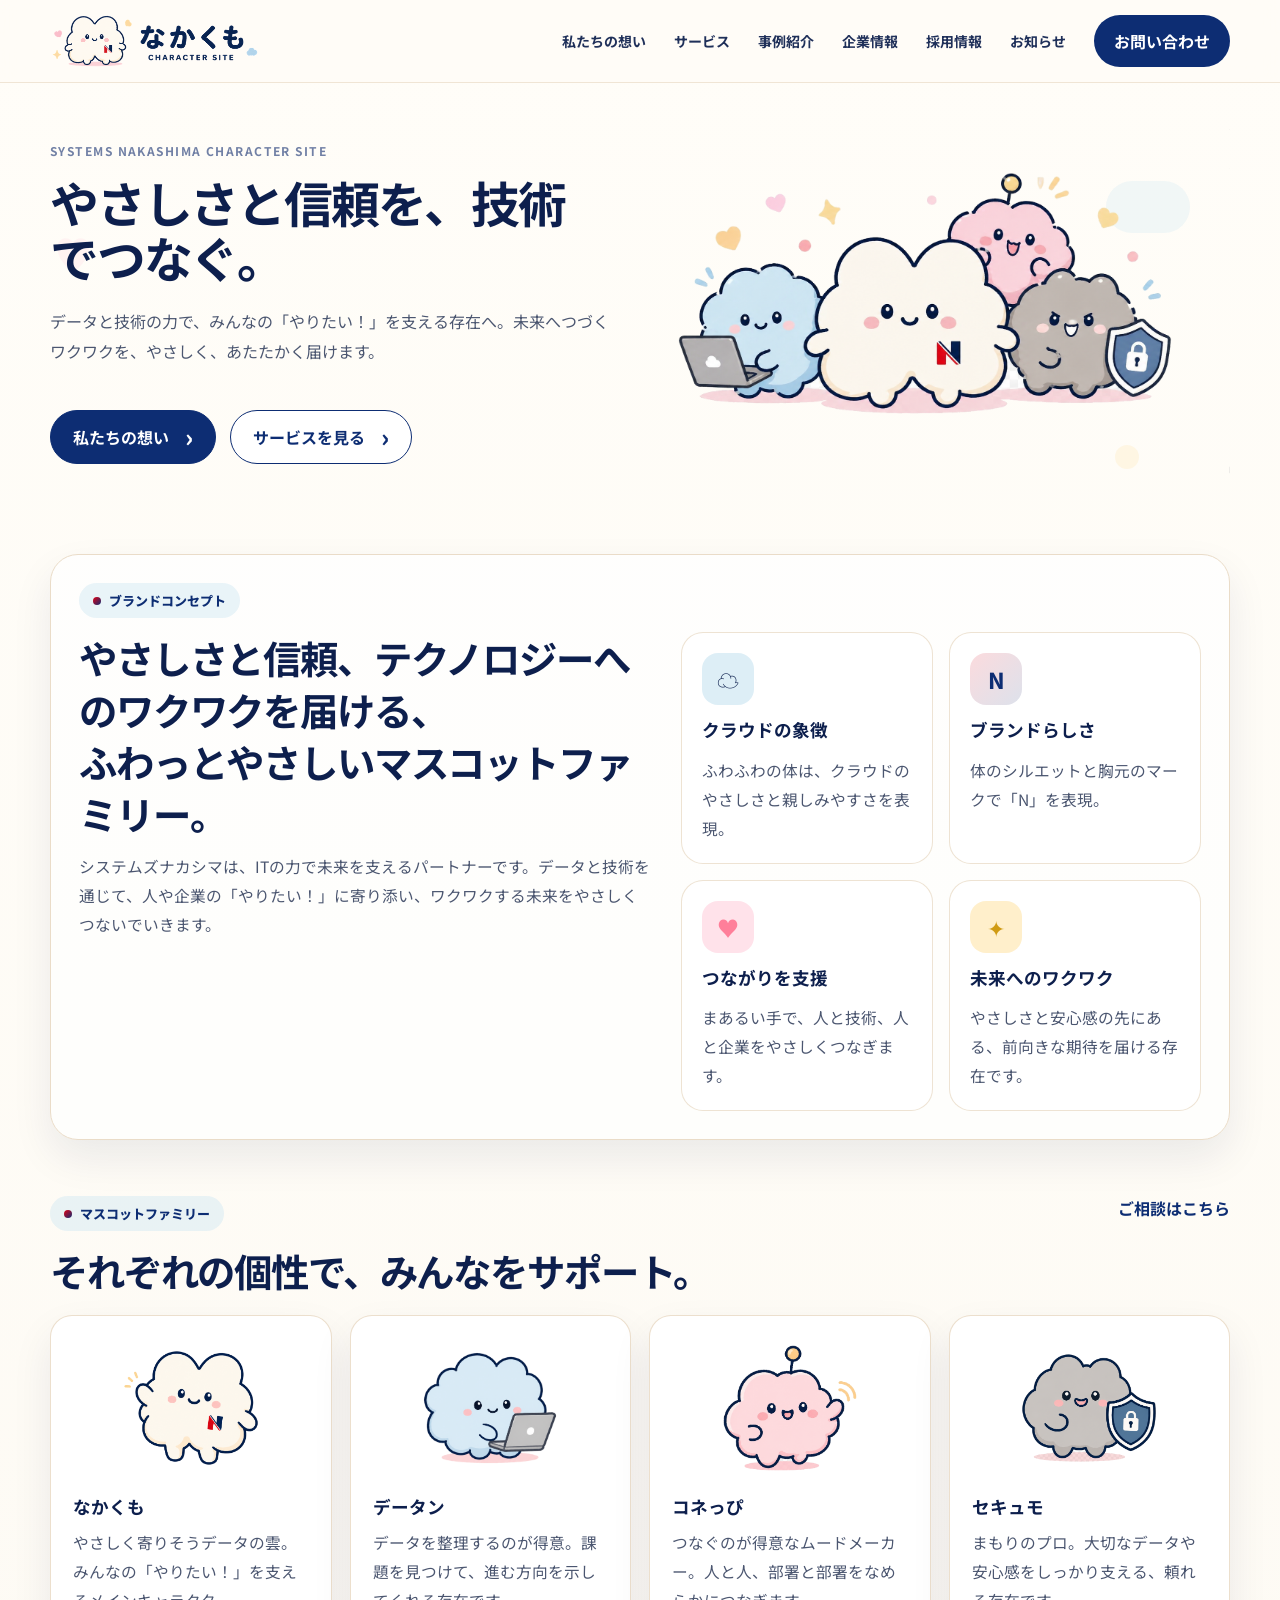
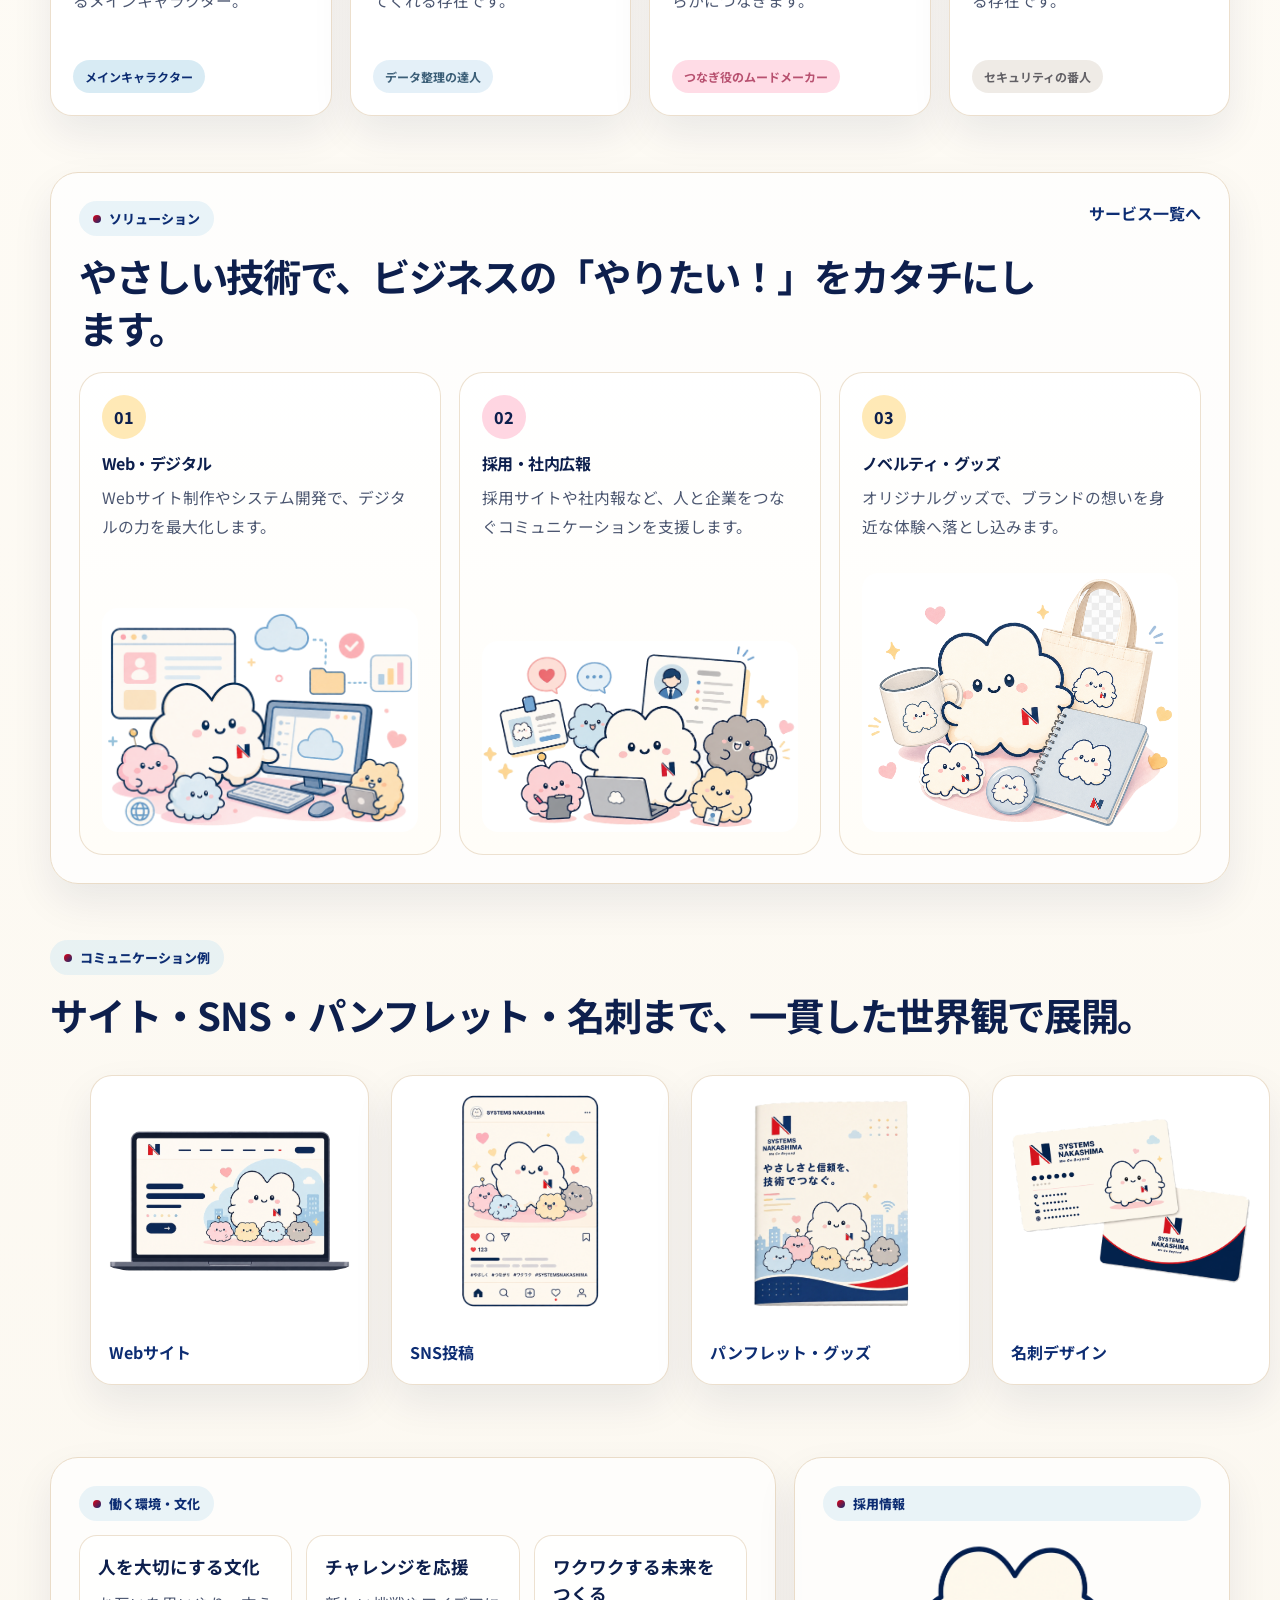
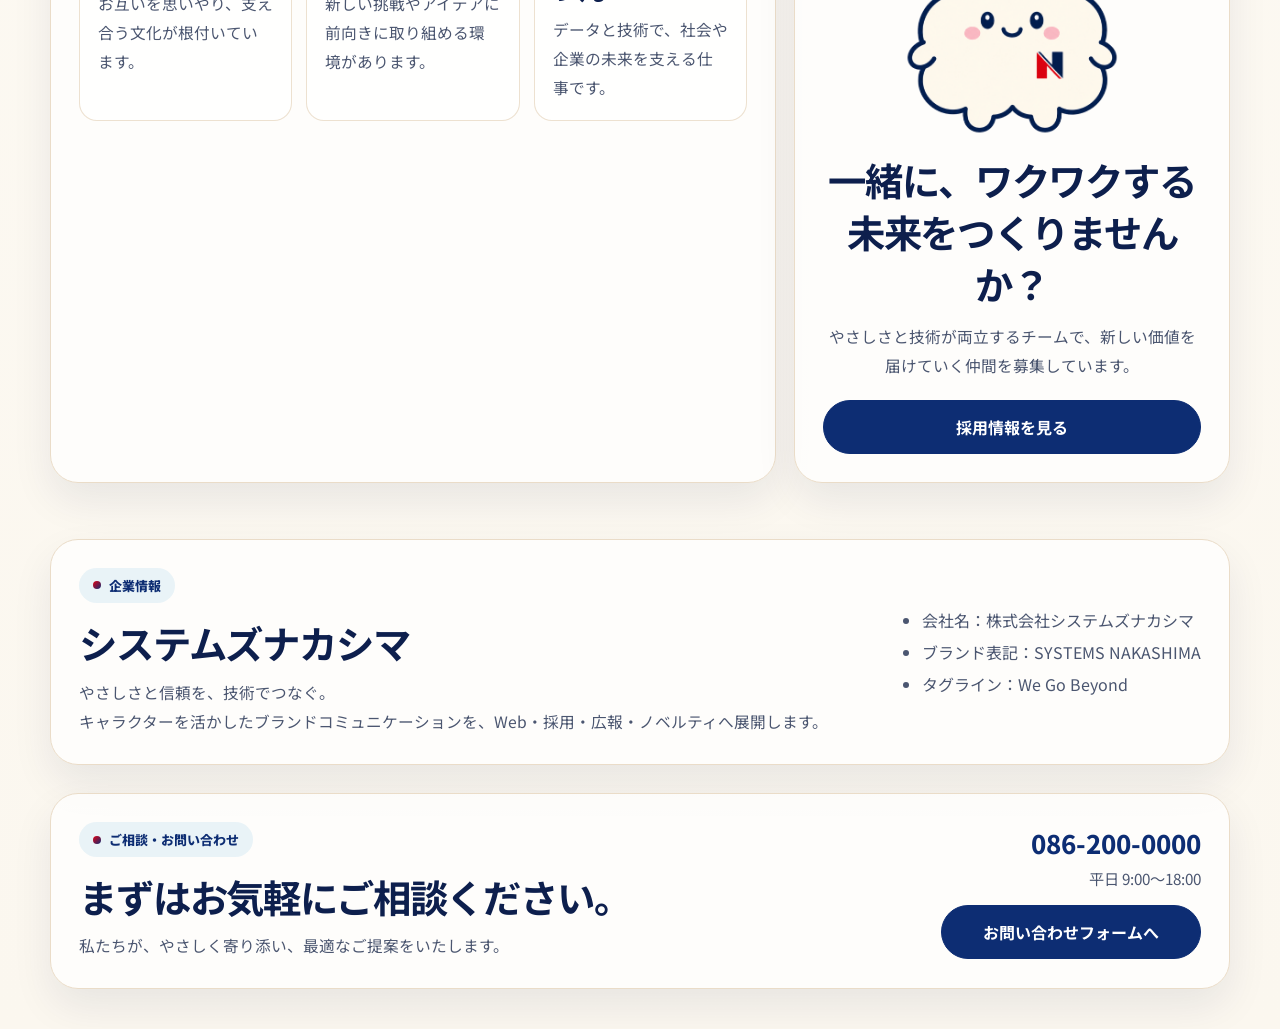
==== index.html @ a993709d "Add files via upload" ====
<!DOCTYPE html>
<html lang="ja">
<head>
  <meta charset="UTF-8" />
  <meta name="viewport" content="width=device-width, initial-scale=1.0" />
  <title>なかくも｜システムズナカシマ キャラクターサイト</title>
  <meta name="description" content="システムズナカシマのキャラクターサイト。やさしさと信頼を、技術でつなぐマスコットファミリー「なかくも」たちの世界観を紹介します。">
  <link rel="canonical" href="https://nakakumo.vercel.app/">

  <meta property="og:type" content="website">
  <meta property="og:site_name" content="なかくも CHARACTER SITE">
  <meta property="og:title" content="なかくも｜システムズナカシマ キャラクターサイト">
  <meta property="og:description" content="やさしさと信頼を、技術でつなぐ。システムズナカシマのマスコットファミリー「なかくも」たちのキャラクターサイト。">
  <meta property="og:url" content="https://nakakumo.vercel.app/">
  <meta property="og:image" content="https://nakakumo.vercel.app/ogp.png">
  <meta property="og:image:secure_url" content="https://nakakumo.vercel.app/ogp.png">
  <meta property="og:image:width" content="1200">
  <meta property="og:image:height" content="630">
  <meta property="og:image:type" content="image/png">

  <meta name="twitter:card" content="summary_large_image">
  <meta name="twitter:title" content="なかくも｜システムズナカシマ キャラクターサイト">
  <meta name="twitter:description" content="やさしさと信頼を、技術でつなぐ。システムズナカシマのマスコットファミリー「なかくも」たちのキャラクターサイト。">
  <meta name="twitter:image" content="https://nakakumo.vercel.app/ogp.png">
  <link rel="preconnect" href="https://fonts.googleapis.com">
  <link rel="preconnect" href="https://fonts.gstatic.com" crossorigin>
  <link href="https://fonts.googleapis.com/css2?family=Noto+Sans+JP:wght@400;500;700;800&display=swap" rel="stylesheet">
  <link rel="stylesheet" href="styles.css" />
</head>
<body>
  <div class="site-bg"></div>
  <header class="site-header">
    <div class="container header-inner">
      <a href="#top" class="brand brand-mascot">
        <img src="logo.png" alt="なかくも CHARACTER SITE" />
      </a>

      <button class="menu-toggle" id="menuToggle" aria-label="メニューを開く" aria-expanded="false">☰</button>

      <nav class="global-nav" id="globalNav">
        <a href="#about">私たちの想い</a>
        <a href="#services">サービス</a>
        <a href="#examples">事例紹介</a>
        <a href="#company">企業情報</a>
        <a href="#recruit">採用情報</a>
        <a href="#news">お知らせ</a>
      </nav>

      <a class="header-cta" href="#contact">お問い合わせ</a>
    </div>
  </header>

  <main id="top">
    <section class="hero section hero-integrated">
      <div class="container hero-grid">
        <div class="hero-copy">
          <p class="eyebrow">SYSTEMS NAKASHIMA CHARACTER SITE</p>
          <h1>やさしさと信頼を、技術でつなぐ。</h1>
          <p class="lead">データと技術の力で、みんなの「やりたい！」を支える存在へ。未来へつづくワクワクを、やさしく、あたたかく届けます。</p>
        </div>

        <div class="hero-visual">
          <img src="hero_family.png" alt="システムズナカシマのマスコットファミリー" />
        </div>

        <div class="hero-actions">
          <a class="btn btn-primary" href="#about">私たちの想い</a>
          <a class="btn btn-secondary" href="#services">サービスを見る</a>
        </div>
      </div>
      <div class="hero-deco deco-heart"></div>
      <div class="hero-deco deco-cloud"></div>
      <div class="hero-deco deco-dot"></div>
    </section>

    <section class="section" id="about">
      <div class="container card concept-card">
        <div class="section-label">ブランドコンセプト</div>
        <div class="concept-grid">
          <div>
            <h2>やさしさと信頼、テクノロジーへのワクワクを届ける、<br>ふわっとやさしいマスコットファミリー。</h2>
            <p>システムズナカシマは、ITの力で未来を支えるパートナーです。データと技術を通じて、人や企業の「やりたい！」に寄り添い、ワクワクする未来をやさしくつないでいきます。</p>
          </div>
          <div class="concept-points">
            <article>
              <span class="icon icon-cloud">☁</span>
              <h3>クラウドの象徴</h3>
              <p>ふわふわの体は、クラウドのやさしさと親しみやすさを表現。</p>
            </article>
            <article>
              <span class="icon icon-n">N</span>
              <h3>ブランドらしさ</h3>
              <p>体のシルエットと胸元のマークで「N」を表現。</p>
            </article>
            <article>
              <span class="icon icon-heart">♥</span>
              <h3>つながりを支援</h3>
              <p>まあるい手で、人と技術、人と企業をやさしくつなぎます。</p>
            </article>
            <article>
              <span class="icon icon-star">✦</span>
              <h3>未来へのワクワク</h3>
              <p>やさしさと安心感の先にある、前向きな期待を届ける存在です。</p>
            </article>
          </div>
        </div>
      </div>
    </section>

    <section class="section" id="examples">
      <div class="container">
        <div class="section-head">
          <div>
            <div class="section-label">マスコットファミリー</div>
            <h2>それぞれの個性で、みんなをサポート。</h2>
          </div>
          <a href="#contact" class="text-link">ご相談はこちら</a>
        </div>

        <div class="family-grid">
          <article class="family-card">
            <img src="mascot_nakakumo.png" alt="なかくも" />
            <h3>なかくも</h3>
            <p>やさしく寄りそうデータの雲。みんなの「やりたい！」を支えるメインキャラクター。</p>
            <span class="pill pill-blue">メインキャラクター</span>
          </article>
          <article class="family-card">
            <img src="mascot_datan.png" alt="データン" />
            <h3>データン</h3>
            <p>データを整理するのが得意。課題を見つけて、進む方向を示してくれる存在です。</p>
            <span class="pill pill-light">データ整理の達人</span>
          </article>
          <article class="family-card">
            <img src="mascot_conepy.png" alt="コネっぴ" />
            <h3>コネっぴ</h3>
            <p>つなぐのが得意なムードメーカー。人と人、部署と部署をなめらかにつなぎます。</p>
            <span class="pill pill-pink">つなぎ役のムードメーカー</span>
          </article>
          <article class="family-card">
            <img src="mascot_sekumo.png" alt="セキュモ" />
            <h3>セキュモ</h3>
            <p>まもりのプロ。大切なデータや安心感をしっかり支える、頼れる存在です。</p>
            <span class="pill pill-gray">セキュリティの番人</span>
          </article>
        </div>
      </div>
    </section>

    <section class="section" id="services">
      <div class="container services-wrap card">
        <div class="section-head services-head">
          <div>
            <div class="section-label">ソリューション</div>
            <h2>やさしい技術で、ビジネスの「やりたい！」をカタチにします。</h2>
          </div>
          <a href="#contact" class="text-link">サービス一覧へ</a>
        </div>

        <div class="services-grid">
          <article class="service-card">
            <div class="service-no">01</div>
            <div class="service-copy">
              <h3>Web・デジタル</h3>
              <p>Webサイト制作やシステム開発で、デジタルの力を最大化します。</p>
            </div>
            <img src="solution_web.png" alt="Web・デジタルのイメージ" />
          </article>

          <article class="service-card">
            <div class="service-no service-no-pink">02</div>
            <div class="service-copy">
              <h3>採用・社内広報</h3>
              <p>採用サイトや社内報など、人と企業をつなぐコミュニケーションを支援します。</p>
            </div>
            <img src="solution_recruit.png" alt="採用・社内広報のイメージ" />
          </article>

          <article class="service-card">
            <div class="service-no service-no-yellow">03</div>
            <div class="service-copy">
              <h3>ノベルティ・グッズ</h3>
              <p>オリジナルグッズで、ブランドの想いを身近な体験へ落とし込みます。</p>
            </div>
            <img src="solution_goods.png" alt="ノベルティ・グッズのイメージ" />
          </article>
        </div>
      </div>
    </section>

    <section class="section showcase-section">
      <div class="container">
        <div class="section-head">
          <div>
            <div class="section-label">コミュニケーション例</div>
            <h2>サイト・SNS・パンフレット・名刺まで、一貫した世界観で展開。</h2>
          </div>
        </div>
        <div class="showcase-grid">
          <figure class="showcase-card">
            <img src="usage_web.png" alt="Webサイトの活用例" />
            <figcaption>Webサイト</figcaption>
          </figure>
          <figure class="showcase-card">
            <img src="usage_sns.png" alt="SNS投稿の活用例" />
            <figcaption>SNS投稿</figcaption>
          </figure>
          <figure class="showcase-card">
            <img src="usage_goods.png" alt="パンフレットやグッズの活用例" />
            <figcaption>パンフレット・グッズ</figcaption>
          </figure>
          <figure class="showcase-card">
            <img src="usage_card.png" alt="名刺デザインの活用例" />
            <figcaption>名刺デザイン</figcaption>
          </figure>
        </div>
      </div>
    </section>

    <section class="section culture-section" id="recruit">
      <div class="container culture-grid">
        <div class="culture-main card">
          <div class="section-label">働く環境・文化</div>
          <div class="culture-points">
            <article>
              <h3>人を大切にする文化</h3>
              <p>お互いを思いやり、支え合う文化が根付いています。</p>
            </article>
            <article>
              <h3>チャレンジを応援</h3>
              <p>新しい挑戦やアイデアに前向きに取り組める環境があります。</p>
            </article>
            <article>
              <h3>ワクワクする未来をつくる</h3>
              <p>データと技術で、社会や企業の未来を支える仕事です。</p>
            </article>
          </div>
        </div>

        <aside class="recruit-card card">
          <div class="section-label">採用情報</div>
          <img src="main_mascot.png" alt="システムズナカシマのメインマスコット" />
          <h2>一緒に、ワクワクする未来をつくりませんか？</h2>
          <p>やさしさと技術が両立するチームで、新しい価値を届けていく仲間を募集しています。</p>
          <a class="btn btn-primary btn-block" href="#contact">採用情報を見る</a>
        </aside>
      </div>
    </section>

    <section class="section" id="company">
      <div class="container info-banner card">
        <div>
          <div class="section-label">企業情報</div>
          <h2>システムズナカシマ</h2>
          <p>やさしさと信頼を、技術でつなぐ。<br>キャラクターを活かしたブランドコミュニケーションを、Web・採用・広報・ノベルティへ展開します。</p>
        </div>
        <ul>
          <li>会社名：株式会社システムズナカシマ</li>
          <li>ブランド表記：SYSTEMS NAKASHIMA</li>
          <li>タグライン：We Go Beyond</li>
        </ul>
      </div>
    </section>
  </main>

  <footer class="site-footer" id="contact">
    <div class="container footer-card card">
      <div class="footer-copy">
        <div class="section-label">ご相談・お問い合わせ</div>
        <h2>まずはお気軽にご相談ください。</h2>
        <p>私たちが、やさしく寄り添い、最適なご提案をいたします。</p>
      </div>
      <div class="footer-actions">
        <div class="footer-contact-meta">
          <a class="phone-link" href="tel:0862000000">086-200-0000</a>
          <span class="time">平日 9:00〜18:00</span>
        </div>
        <a class="btn btn-primary footer-form-btn" href="mailto:info@example.jp">お問い合わせフォームへ</a>
      </div>
    </div>
  </footer>

  <script>
    const button = document.getElementById('menuToggle');
    const nav = document.getElementById('globalNav');
    button.addEventListener('click', () => {
      const isOpen = nav.classList.toggle('is-open');
      button.setAttribute('aria-expanded', String(isOpen));
    });
  </script>
</body>
</html>
---- styles.css ----
:root {
  --bg: #fbf7ef;
  --card: rgba(255,255,255,0.74);
  --line: #eadcc8;
  --text: #0d1f4d;
  --sub: #4b5670;
  --navy: #0d2d73;
  --red: #e50012;
  --pink: #ffd6e2;
  --blue: #cfe7f2;
  --yellow: #ffe9b6;
  --gray: #efebe5;
  --shadow: 0 18px 40px rgba(13,31,77,0.08);
  --radius-xl: 28px;
  --radius-lg: 22px;
  --radius-md: 18px;
  --container: min(1180px, calc(100vw - 32px));
}

* { box-sizing: border-box; }
html { scroll-behavior: smooth; }
body {
  margin: 0;
  font-family: "Noto Sans JP", system-ui, sans-serif;
  color: var(--text);
  background: linear-gradient(180deg, #fffdf8 0%, var(--bg) 100%);
}
img { max-width: 100%; display: block; }
a { color: inherit; text-decoration: none; }
.container { width: var(--container); margin: 0 auto; }
.section { padding: 28px 0; }
.card {
  background: var(--card);
  border: 1px solid var(--line);
  border-radius: var(--radius-xl);
  box-shadow: var(--shadow);
}
.section-label {
  display: inline-flex;
  align-items: center;
  gap: 8px;
  font-size: 13px;
  font-weight: 800;
  color: var(--navy);
  padding: 8px 14px;
  border-radius: 999px;
  background: rgba(207, 231, 242, 0.45);
  margin-bottom: 14px;
}
.section-label::before {
  content: "";
  width: 8px;
  height: 8px;
  border-radius: 50%;
  background: linear-gradient(135deg, var(--red), var(--navy));
}
h1, h2, h3, p { margin: 0; }
h1 {
  font-size: clamp(2.5rem, 6vw, 4.6rem);
  line-height: 1.14;
  letter-spacing: -0.04em;
}
h2 {
  font-size: clamp(1.5rem, 3vw, 2.4rem);
  line-height: 1.35;
  letter-spacing: -0.03em;
}
h3 {
  font-size: 1.1rem;
  line-height: 1.5;
}
p {
  color: var(--sub);
  line-height: 1.85;
  font-size: 0.98rem;
}
.eyebrow {
  font-weight: 700;
  letter-spacing: 0.12em;
  font-size: 12px;
  color: #7180a5;
  margin-bottom: 12px;
}
.lead { margin-top: 18px; font-size: 1.04rem; }
.btn {
  display: inline-flex;
  align-items: center;
  justify-content: center;
  min-height: 54px;
  padding: 0 22px;
  border-radius: 999px;
  font-weight: 700;
  border: 1.5px solid var(--navy);
  transition: transform .2s ease, box-shadow .2s ease, background .2s ease;
}
.btn:hover { transform: translateY(-1px); box-shadow: 0 10px 25px rgba(13, 45, 115, .14); }
.btn-primary { background: var(--navy); color: #fff; }
.btn-secondary { background: #fff; color: var(--navy); }
.btn-block { width: 100%; }
.text-link {
  color: var(--navy);
  font-weight: 700;
}

.site-header {
  position: sticky;
  top: 0;
  z-index: 30;
  background: rgba(255, 252, 246, 0.88);
  backdrop-filter: blur(14px);
  border-bottom: 1px solid rgba(234, 220, 200, 0.7);
}
.header-inner {
  display: grid;
  grid-template-columns: auto 1fr auto;
  align-items: center;
  gap: 20px;
  min-height: 78px;
}
.brand img { width: 128px; height: auto; object-fit: contain; }
.global-nav {
  display: flex;
  align-items: center;
  justify-content: center;
  gap: 28px;
  font-size: 14px;
  font-weight: 700;
}
.global-nav a { color: var(--text); opacity: .92; }
.header-cta {
  display: inline-flex;
  align-items: center;
  justify-content: center;
  padding: 14px 20px;
  border-radius: 999px;
  background: var(--navy);
  color: #fff;
  font-weight: 700;
}
.menu-toggle {
  display: none;
  border: 0;
  background: var(--navy);
  color: #fff;
  width: 50px;
  height: 50px;
  border-radius: 50%;
  font-size: 24px;
  cursor: pointer;
}

.hero {
  position: relative;
  overflow: clip;
  padding-top: 48px;
}
.hero-grid {
  display: grid;
  grid-template-columns: 1.1fr .9fr;
  align-items: center;
  gap: 26px;
}
.hero-copy {
  padding: 28px 0;
}
.hero-actions {
  display: flex;
  flex-wrap: wrap;
  gap: 14px;
  margin-top: 28px;
}
.hero-visual {
  position: relative;
  padding: 28px;
  border-radius: 38px;
  background: radial-gradient(circle at 55% 38%, #fff 0%, rgba(255,255,255,.95) 44%, rgba(255,233,182,.45) 100%);
  border: 1px solid rgba(234, 220, 200, 0.8);
}
.hero-visual::before {
  content: "";
  position: absolute;
  inset: auto auto 18px 20px;
  width: 180px;
  height: 180px;
  background: rgba(255, 214, 226, 0.22);
  filter: blur(16px);
  border-radius: 50%;
}
.hero-visual img { position: relative; z-index: 1; margin: 0 auto; }
.hero-deco {
  position: absolute;
  border-radius: 999px;
  opacity: .5;
}
.deco-heart {
  width: 44px; height: 44px; top: 160px; left: 5%; background: rgba(255, 214, 226, .55);
  clip-path: path("M22 39 C-5 18 8 -4 22 8 C36 -4 49 18 22 39 Z");
}
.deco-cloud { width: 84px; height: 52px; top: 120px; right: 14%; background: rgba(207, 231, 242, .6); }
.deco-dot { width: 24px; height: 24px; right: 8%; bottom: 28px; background: rgba(255, 233, 182, .6); }

.concept-card { padding: 28px; }
.concept-grid {
  display: grid;
  grid-template-columns: 1.05fr .95fr;
  gap: 28px;
  align-items: start;
}
.concept-grid p { margin-top: 12px; }
.concept-points {
  display: grid;
  grid-template-columns: repeat(2, 1fr);
  gap: 16px;
}
.concept-points article {
  background: #fff;
  border-radius: 22px;
  padding: 20px;
  border: 1px solid rgba(234, 220, 200, .8);
}
.icon {
  display: inline-flex;
  align-items: center;
  justify-content: center;
  width: 52px;
  height: 52px;
  border-radius: 16px;
  font-size: 22px;
  margin-bottom: 12px;
}
.icon-cloud { background: rgba(207, 231, 242, .7); }
.icon-heart { background: rgba(255, 214, 226, .7); color: #ff7f9a; }
.icon-star { background: rgba(255, 233, 182, .7); color: #d09b14; }
.icon-n { background: linear-gradient(135deg, rgba(229,0,18,.14), rgba(13,45,115,.14)); color: var(--navy); font-weight: 800; }

.section-head {
  display: flex;
  align-items: end;
  justify-content: space-between;
  gap: 20px;
  margin-bottom: 18px;
}
.family-grid {
  display: grid;
  grid-template-columns: repeat(4, 1fr);
  gap: 18px;
}
.family-card {
  background: #fff;
  border: 1px solid rgba(234, 220, 200, .9);
  border-radius: var(--radius-lg);
  padding: 22px;
  box-shadow: var(--shadow);
}
.family-card img {
  width: 140px;
  height: 140px;
  object-fit: contain;
  margin: 0 auto 16px;
}
.family-card h3 { margin-bottom: 8px; }
.family-card p { min-height: 120px; }
.pill {
  display: inline-flex;
  margin-top: 12px;
  padding: 8px 12px;
  border-radius: 999px;
  font-size: 12px;
  font-weight: 700;
}
.pill-blue { background: rgba(207, 231, 242, .8); color: var(--navy); }
.pill-light { background: rgba(226, 239, 248, .9); color: #3b5e77; }
.pill-pink { background: rgba(255, 214, 226, .85); color: #b85170; }
.pill-gray { background: rgba(239, 235, 229, .96); color: #636166; }

.services-wrap { padding: 28px; }
.services-grid {
  display: grid;
  grid-template-columns: repeat(3, 1fr);
  gap: 18px;
}
.service-card {
  position: relative;
  overflow: hidden;
  background: linear-gradient(180deg, #fff 0%, #fffdf8 100%);
  border: 1px solid rgba(234, 220, 200, .85);
  border-radius: 24px;
  min-height: 350px;
  display: flex;
  flex-direction: column;
  justify-content: space-between;
  padding: 22px;
}
.service-card img {
  margin-top: 10px;
  border-radius: 16px;
  background: #fff;
}
.service-no {
  display: inline-flex;
  align-items: center;
  justify-content: center;
  width: 44px;
  height: 44px;
  border-radius: 50%;
  background: rgba(255, 233, 182, 1);
  font-weight: 800;
}
.service-no-pink { background: rgba(255, 214, 226, 1); }
.service-no-yellow { background: rgba(255, 233, 182, 1); }
.service-copy { margin-top: 12px; }
.service-copy p { margin-top: 8px; }

.showcase-grid {
  display: grid;
  grid-template-columns: repeat(4, 1fr);
  gap: 18px;
}
.showcase-card {
  background: #fff;
  border: 1px solid rgba(234, 220, 200, .9);
  border-radius: 22px;
  overflow: hidden;
  box-shadow: var(--shadow);
}
.showcase-card { width: 100%; min-width: 0; }
.showcase-card img { width: 100%; aspect-ratio: 4 / 3; object-fit: cover; padding: 0; background: #fff; }
.showcase-card figcaption {
  padding: 16px 18px 18px;
  font-weight: 700;
  color: var(--navy);
}

.culture-grid {
  display: grid;
  grid-template-columns: 1.25fr .75fr;
  gap: 18px;
}
.culture-main,
.recruit-card,
.info-banner,
.footer-card { padding: 28px; }
.culture-points {
  display: grid;
  grid-template-columns: repeat(3, 1fr);
  gap: 14px;
}
.culture-points article {
  background: rgba(255,255,255,.75);
  border: 1px solid rgba(234, 220, 200, .85);
  border-radius: 18px;
  padding: 18px;
}
.culture-points p { margin-top: 8px; }
.recruit-card {
  display: flex;
  flex-direction: column;
  justify-content: space-between;
  text-align: center;
}
.recruit-card img {
  width: min(220px, 70%);
  margin: 6px auto 16px;
}
.recruit-card p { margin: 12px 0 20px; }

.info-banner {
  display: grid;
  grid-template-columns: 1fr auto;
  align-items: center;
  gap: 24px;
}
.info-banner ul {
  margin: 0;
  padding-left: 18px;
  color: var(--sub);
  line-height: 2;
}
.info-banner p { margin-top: 10px; }

.site-footer { padding: 0 0 40px; }
.footer-card {
  display: flex;
  align-items: center;
  justify-content: space-between;
  gap: 24px;
}
.footer-copy p { margin-top: 8px; }
.footer-actions {
  display: flex;
  align-items: center;
  gap: 14px;
  flex-wrap: wrap;
  justify-content: flex-end;
}
.footer-actions .btn {
  white-space: nowrap;
}
.phone-link {
  font-size: 1.6rem;
  font-weight: 800;
  color: var(--navy);
}
.time {
  color: var(--sub);
  font-size: .95rem;
}

@media (max-width: 1080px) {
  .hero-grid,
  .concept-grid,
  .culture-grid,
  .info-banner { grid-template-columns: 1fr; }
  .family-grid,
  .showcase-grid,
  .services-grid,
  .culture-points { grid-template-columns: repeat(2, 1fr); }
}

@media (max-width: 880px) {
  .header-inner {
    grid-template-columns: auto auto;
    justify-content: space-between;
  }
  .menu-toggle { display: inline-flex; align-items: center; justify-content: center; }
  .header-cta { display: none; }
  .global-nav {
    display: none;
    position: absolute;
    top: calc(100% + 8px);
    left: 16px;
    right: 16px;
    padding: 16px;
    border-radius: 24px;
    background: rgba(255, 252, 246, 0.98);
    border: 1px solid var(--line);
    box-shadow: var(--shadow);
    flex-direction: column;
    align-items: flex-start;
    gap: 14px;
  }
  .global-nav.is-open { display: flex; }
}

@media (max-width: 640px) {
  .section { padding: 18px 0; }
  .brand img { width: 132px; height: auto; object-fit: contain; }
  .hero { padding-top: 20px; }
  .hero-grid,
  .family-grid,
  .showcase-grid,
  .services-grid,
  .culture-points,
  .concept-points,
  .footer-card { grid-template-columns: 1fr; }
  .hero-actions,
  .footer-actions,
  .section-head { flex-direction: column; align-items: stretch; }
  .family-grid,
  .showcase-grid,
  .services-grid,
  .culture-points,
  .concept-points { display: grid; }
  .family-card p { min-height: auto; }
  .service-card { min-height: 0; }
  .concept-card,
  .services-wrap,
  .culture-main,
  .recruit-card,
  .info-banner,
  .footer-card { padding: 20px; }
  .phone-link { font-size: 1.3rem; }
}

/* mobile image fixes */
@media (max-width: 640px) {
  .site-header { position: sticky; }
  .header-inner { min-height: 72px; }
  .brand img { width: 128px; max-height: 64px; }
  .menu-toggle { width: 54px; height: 54px; font-size: 22px; }
  .hero-visual { padding: 12px; border-radius: 26px; }
  .hero-visual img { width: 100%; max-height: 280px; object-fit: contain; }
  .family-card img { width: 170px; height: 140px; object-fit: contain; }
  .service-card img { width: 100%; max-height: 180px; object-fit: contain; }
}


/* v2 mobile tuning */
@media (max-width: 640px) {
  .header-inner { min-height: 66px; }
  .brand img { width: 100px; max-height: 54px; }
  .menu-toggle { width: 44px; height: 44px; font-size: 20px; }

  .showcase-section .container { width: min(1180px, calc(100vw - 24px)); }
  .showcase-grid {
    grid-template-columns: 1fr;
    gap: 14px;
  }
  .showcase-card {
    width: 100%;
    border-radius: 20px;
  }
  .showcase-card img {
    width: 100%;
    aspect-ratio: 4 / 3;
    object-fit: cover;
  }
  .showcase-card figcaption {
    padding: 14px 16px 16px;
    font-size: 1rem;
  }

  .footer-card {
    display: grid;
    grid-template-columns: 1fr;
    gap: 16px;
  }
  .footer-actions {
    display: grid;
    grid-template-columns: 1fr;
    justify-items: stretch;
    align-items: stretch;
    gap: 10px;
  }
  .phone-link {
    font-size: 1.95rem;
    line-height: 1.15;
  }
  .time {
    font-size: 0.95rem;
  }
  .footer-actions .btn {
    width: 100%;
    max-width: none;
    min-height: 56px;
    white-space: nowrap;
  }
}


/* v3: communication example card width tuning */
@media (max-width: 640px) {
  .showcase-section .container {
    width: min(1180px, calc(100vw - 32px));
  }

  .showcase-grid {
    max-width: 340px;
    margin-inline: auto;
    gap: 18px;
  }

  .showcase-card {
    border-radius: 20px;
  }

  .showcase-card img {
    aspect-ratio: 4 / 3;
    object-fit: cover;
  }
}


/* v4: brand/header, showcase, contact refinements */
.brand {
  display: inline-flex;
  align-items: center;
  gap: 10px;
}
.brand-mascot img {
  width: 56px;
  height: 56px;
  object-fit: contain;
}
.brand-copy {
  display: flex;
  flex-direction: column;
  gap: 2px;
  line-height: 1.05;
}
.brand-copy strong {
  font-size: 1.06rem;
  font-weight: 800;
  color: var(--navy);
}
.brand-copy small {
  font-size: 10px;
  letter-spacing: 0.14em;
  color: #7180a5;
  font-weight: 700;
}

.showcase-card img {
  width: 100%;
  aspect-ratio: 4 / 3;
  object-fit: contain;
  padding: 16px;
  background: transparent;
}

.footer-actions {
  display: grid;
  gap: 16px;
  justify-items: end;
}
.footer-contact-meta {
  display: flex;
  flex-direction: column;
  align-items: flex-end;
  gap: 6px;
}
.footer-form-btn {
  min-width: 260px;
  padding-inline: 28px;
  text-align: center;
  white-space: nowrap;
}

@media (max-width: 640px) {
  .brand-mascot img {
    width: 44px;
    height: 44px;
  }
  .brand-copy strong {
    font-size: 0.96rem;
  }
  .brand-copy small {
    font-size: 9px;
    letter-spacing: 0.1em;
  }

  .showcase-section .container {
    width: min(1180px, calc(100vw - 24px));
  }
  .showcase-grid {
    max-width: none;
    margin-inline: 0;
    width: 100%;
    gap: 16px;
  }
  .showcase-card {
    width: 100%;
  }
  .showcase-card img {
    padding: 14px;
    object-fit: contain;
  }

  .footer-actions {
    justify-items: stretch;
  }
  .footer-contact-meta {
    align-items: flex-start;
  }
  .phone-link {
    font-size: 1.95rem;
    line-height: 1.15;
  }
  .footer-form-btn {
    width: 100%;
    min-width: 0;
    min-height: 56px;
    white-space: normal;
  }
}


/* v5: communication section alignment fix */
.showcase-section .container {
  width: var(--container);
}

.showcase-grid {
  width: 100%;
}

.showcase-card {
  width: 100%;
  min-width: 0;
}

.showcase-card img {
  display: block;
  width: 100%;
  height: auto;
  aspect-ratio: auto;
  object-fit: contain;
  padding: 0;
  background: transparent;
}

@media (max-width: 640px) {
  .showcase-section .container {
    width: min(1180px, calc(100vw - 32px));
  }

  .showcase-grid {
    width: 100%;
    max-width: none !important;
    margin: 0 !important;
    grid-template-columns: 1fr !important;
    gap: 18px;
  }

  .showcase-card {
    width: 100%;
    margin: 0;
    padding: 14px 14px 0;
  }

  .showcase-card img {
    width: 100%;
    height: auto;
    aspect-ratio: auto !important;
    object-fit: contain;
    padding: 0 !important;
  }

  .showcase-card figcaption {
    padding: 10px 2px 16px;
  }
}


/* v6: hamburger icon visual-centering fix */
/* 原因: 「☰」文字はフォント依存で上下左右にズレるため、CSSで3本線を描画 */
.menu-toggle {
  position: relative;
  padding: 0;
  font-size: 0 !important;
  line-height: 0 !important;
  display: inline-flex;
  align-items: center;
  justify-content: center;
}

.menu-toggle::before {
  content: "";
  display: block;
  width: 19px;
  height: 15px;
  background:
    linear-gradient(#fff 0 0) top center / 19px 2.4px no-repeat,
    linear-gradient(#fff 0 0) center center / 19px 2.4px no-repeat,
    linear-gradient(#fff 0 0) bottom center / 19px 2.4px no-repeat;
}

@media (max-width: 640px) {
  .menu-toggle {
    width: 48px;
    height: 48px;
  }

  .menu-toggle::before {
    width: 19px;
    height: 15px;
    background:
      linear-gradient(#fff 0 0) top center / 19px 2.4px no-repeat,
      linear-gradient(#fff 0 0) center center / 19px 2.4px no-repeat,
      linear-gradient(#fff 0 0) bottom center / 19px 2.4px no-repeat;
  }
}


/* v7 final: header logo / menu balance + OGP-ready layout */
.brand {
  display: inline-flex;
  align-items: center;
  gap: 0;
}

.brand-mascot img {
  width: 210px;
  height: auto;
  max-height: 58px;
  object-fit: contain;
}

.menu-toggle {
  position: relative;
  padding: 0;
  font-size: 0 !important;
  line-height: 0 !important;
  display: inline-flex;
  align-items: center;
  justify-content: center;
}

.menu-toggle::before {
  content: "";
  display: block;
  width: 18px;
  height: 14px;
  background:
    linear-gradient(#fff 0 0) top center / 18px 2.2px no-repeat,
    linear-gradient(#fff 0 0) center center / 18px 2.2px no-repeat,
    linear-gradient(#fff 0 0) bottom center / 18px 2.2px no-repeat;
}

@media (max-width: 640px) {
  .header-inner {
    min-height: 64px;
  }

  .brand-mascot img {
    width: 180px;
    max-height: 52px;
  }

  .menu-toggle {
    width: 46px;
    height: 46px;
  }

  .menu-toggle::before {
    width: 18px;
    height: 14px;
    background:
      linear-gradient(#fff 0 0) top center / 18px 2.2px no-repeat,
      linear-gradient(#fff 0 0) center center / 18px 2.2px no-repeat,
      linear-gradient(#fff 0 0) bottom center / 18px 2.2px no-repeat;
  }
}


/* v8: mobile-first hero integration */
/* 目的: ファーストビューを「文字だけ」にせず、マスコット画像をヒーロー内に組み込む */
.hero-integrated {
  padding-top: 42px;
  padding-bottom: 22px;
}

.hero-integrated .hero-grid {
  display: grid;
  grid-template-columns: minmax(0, 1.02fr) minmax(360px, .98fr);
  grid-template-areas:
    "copy visual"
    "actions visual";
  align-items: center;
  gap: 22px 32px;
}

.hero-integrated .hero-copy {
  grid-area: copy;
  padding: 18px 0 0;
  position: relative;
  z-index: 2;
}

.hero-integrated .hero-visual {
  grid-area: visual;
  align-self: center;
  padding: 24px;
  border-radius: 38px;
  background:
    radial-gradient(circle at 52% 45%, rgba(255,255,255,.98) 0%, rgba(255,255,255,.94) 42%, rgba(255,233,182,.42) 100%);
  border: 1px solid rgba(234, 220, 200, .86);
  box-shadow: 0 18px 44px rgba(13, 31, 77, .07);
}

.hero-integrated .hero-visual img {
  width: 100%;
  max-height: 420px;
  object-fit: contain;
}

.hero-integrated .hero-actions {
  grid-area: actions;
  display: flex;
  flex-wrap: wrap;
  gap: 14px;
  margin-top: 0;
}

/* ボタンに右向きの導線を足して、カンプの「動けるUI」感に寄せる */
.hero-integrated .hero-actions .btn {
  position: relative;
  padding-right: 46px;
}

.hero-integrated .hero-actions .btn::after {
  content: "›";
  position: absolute;
  right: 22px;
  top: 50%;
  transform: translateY(-54%);
  font-size: 1.55em;
  line-height: 1;
  font-weight: 800;
}

/* 既存の雲・ハート装飾をヒーロー全体の奥行きとして使う */
.hero-integrated .deco-heart {
  top: 34%;
  left: 4%;
}

.hero-integrated .deco-cloud {
  top: 22%;
  right: 7%;
}

.hero-integrated .deco-dot {
  right: 11%;
  bottom: 13%;
}

/* tablet */
@media (max-width: 880px) {
  .hero-integrated {
    padding-top: 34px;
  }

  .hero-integrated .hero-grid {
    grid-template-columns: 1fr;
    grid-template-areas:
      "copy"
      "visual"
      "actions";
    gap: 18px;
  }

  .hero-integrated .hero-copy {
    padding-top: 0;
  }

  .hero-integrated .hero-visual {
    width: min(100%, 720px);
    margin-inline: auto;
  }

  .hero-integrated .hero-actions {
    width: min(100%, 720px);
    margin-inline: auto;
  }
}

/* smartphone */
@media (max-width: 640px) {
  .hero-integrated {
    padding-top: 26px;
    padding-bottom: 14px;
    overflow: hidden;
  }

  .hero-integrated .hero-grid {
    gap: 16px;
  }

  .hero-integrated .hero-copy {
    padding: 0;
  }

  .hero-integrated .eyebrow {
    margin-bottom: 18px;
    font-size: 12px;
    line-height: 1.45;
  }

  .hero-integrated h1 {
    font-size: clamp(3.05rem, 13.6vw, 4rem);
    line-height: 1.1;
    letter-spacing: -0.055em;
  }

  .hero-integrated .lead {
    margin-top: 22px;
    font-size: 1.04rem;
    line-height: 1.9;
  }

  .hero-integrated .hero-visual {
    width: 100%;
    padding: 16px 12px 12px;
    border-radius: 28px;
    margin-top: 2px;
    background:
      radial-gradient(circle at 52% 42%, rgba(255,255,255,1) 0%, rgba(255,255,255,.95) 38%, rgba(255,233,182,.42) 100%);
  }

  .hero-integrated .hero-visual::before {
    width: 160px;
    height: 160px;
    inset: auto auto 10px 10px;
  }

  .hero-integrated .hero-visual img {
    width: 100%;
    max-height: 285px;
    object-fit: contain;
  }

  .hero-integrated .hero-actions {
    display: grid;
    grid-template-columns: 1fr;
    gap: 14px;
    margin-top: 2px;
    width: 100%;
  }

  .hero-integrated .hero-actions .btn {
    width: 100%;
    min-height: 58px;
    font-size: 1.05rem;
  }

  /* 次セクションは少しだけ見せる。画像がセクション区切りに見えないようにする */
  .hero-integrated + .section {
    padding-top: 18px;
  }
}

/* small iPhone safe tuning */
@media (max-width: 390px) {
  .hero-integrated h1 {
    font-size: clamp(2.75rem, 12.8vw, 3.35rem);
  }

  .hero-integrated .lead {
    font-size: .99rem;
  }

  .hero-integrated .hero-visual img {
    max-height: 255px;
  }
}


/* v10: PC layout final fixes */
/* 修正内容:
   1) PCでハンバーガーが出る問題を解消
   2) お問い合わせボタンが2段落ちする問題を解消
   3) PCヒーロー見出しの変な改行を解消
   4) アンカー移動時に見出しが固定ヘッダーに隠れる問題を解消
   5) 「サービス一覧へ」の折り返しと、サービス2番タイトルの段落ちを解消
   6) コミュニケーション例カードの高さ・余白のばらつきを整理
*/

/* anchor offset */
#about,
#services,
#examples,
#company,
#recruit,
#news,
#contact {
  scroll-margin-top: 118px;
}

/* Prevent small action links from breaking awkwardly */
.section-head .text-link,
.services-head .text-link {
  white-space: nowrap;
}

/* DESKTOP HEADER */
@media (min-width: 881px) {
  .site-header .header-inner {
    display: grid;
    grid-template-columns: auto minmax(0, 1fr) auto;
    align-items: center;
    gap: 28px;
    min-height: 82px;
  }

  .site-header .brand,
  .site-header .brand-mascot {
    grid-column: 1;
    justify-self: start;
    align-self: center;
  }

  .site-header .brand-mascot img {
    width: 210px;
    max-height: 58px;
    height: auto;
    object-fit: contain;
  }

  .site-header .menu-toggle {
    display: none !important;
    visibility: hidden !important;
    pointer-events: none !important;
  }

  .site-header .global-nav {
    grid-column: 2;
    display: flex !important;
    justify-content: flex-end;
    align-items: center;
    gap: 28px;
    min-width: 0;
  }

  .site-header .global-nav a {
    white-space: nowrap;
  }

  .site-header .header-cta {
    grid-column: 3;
    display: inline-flex !important;
    justify-self: end;
    align-self: center;
    white-space: nowrap;
    margin: 0;
  }
}

/* Keep hamburger only on tablet/mobile */
@media (max-width: 880px) {
  .site-header .menu-toggle {
    display: inline-flex !important;
  }

  .site-header .header-cta {
    display: none !important;
  }
}

/* DESKTOP HERO */
@media (min-width: 881px) {
  .hero-integrated .hero-grid {
    grid-template-columns: minmax(520px, .92fr) minmax(460px, 1fr);
    grid-template-areas:
      "copy visual"
      "actions visual";
    gap: 20px 54px;
    align-items: center;
  }

  .hero-integrated h1 {
    font-size: clamp(3.25rem, 4vw, 3.65rem);
    line-height: 1.14;
    letter-spacing: -0.045em;
  }

  .hero-integrated h1 .hero-line {
    display: block;
    white-space: nowrap;
  }

  .hero-integrated .lead {
    max-width: 610px;
  }

  .hero-integrated .hero-visual {
    align-self: center;
  }

  .hero-integrated .hero-visual img {
    max-height: 390px;
  }

  .hero-integrated .hero-actions {
    width: auto;
    margin-inline: 0;
  }
}

/* Mobile can still wrap naturally if needed */
@media (max-width: 640px) {
  .hero-integrated h1 .hero-line {
    display: block;
    white-space: normal;
  }
}

/* SERVICES desktop tuning */
@media (min-width: 881px) {
  .services-grid {
    align-items: stretch;
  }

  .service-card {
    display: flex;
    flex-direction: column;
  }

  .service-card h3 {
    white-space: nowrap;
    font-size: clamp(1.02rem, 1.35vw, 1.16rem);
    letter-spacing: -0.02em;
  }

  .service-copy {
    min-height: 122px;
  }

  .service-card img {
    margin-top: auto;
  }
}

/* SHOWCASE desktop tuning */
@media (min-width: 881px) {
  .showcase-grid {
    grid-template-columns: repeat(4, minmax(0, 1fr));
    align-items: start;
    gap: 22px;
  }

  .showcase-card {
    display: flex;
    flex-direction: column;
    justify-content: flex-start;
    min-height: 0 !important;
    height: auto !important;
    align-self: start;
  }

  .showcase-card img {
    width: 100%;
    height: 250px;
    aspect-ratio: auto !important;
    object-fit: contain;
    object-position: center center;
    padding: 16px;
    background: transparent;
  }

  .showcase-card figcaption {
    padding: 14px 18px 20px;
    white-space: nowrap;
    font-size: 1rem;
    line-height: 1.5;
    margin-top: 0;
  }
}

/* Slightly narrower desktop/tablet safeguard */
@media (min-width: 881px) and (max-width: 1180px) {
  .site-header .global-nav {
    gap: 18px;
    font-size: 13px;
  }

  .site-header .brand-mascot img {
    width: 190px;
  }

  .hero-integrated .hero-grid {
    grid-template-columns: minmax(460px, .9fr) minmax(420px, 1fr);
    gap: 20px 36px;
  }

  .hero-integrated h1 {
    font-size: clamp(3rem, 4vw, 3.35rem);
  }
}


/* v11: responsive final repair */
/* PC/スマホ両方の崩れをまとめて最終上書きするため、必ずCSS末尾に置く */

/* アンカー移動時に固定ヘッダーへ隠れないようにする */
#about,
#services,
#examples,
#company,
#recruit,
#news,
#contact {
  scroll-margin-top: 170px;
}

/* 共通: 小さいリンクの変な折り返し防止 */
.section-head {
  display: flex;
  justify-content: space-between;
  align-items: flex-start;
  gap: 28px;
}

.section-head .text-link,
.services-head .text-link {
  white-space: nowrap !important;
  flex: 0 0 auto;
}

/* =========================
   PC / desktop
   ========================= */
@media (min-width: 700px) {
  /* PCではハンバーガーを完全に消す */
  .site-header button#menuToggle,
  .site-header .menu-toggle,
  button#menuToggle.menu-toggle {
    display: none !important;
    visibility: hidden !important;
    pointer-events: none !important;
  }

  .site-header .header-inner {
    display: grid !important;
    grid-template-columns: auto minmax(0, 1fr) auto !important;
    align-items: center !important;
    gap: 28px !important;
    min-height: 82px !important;
  }

  .site-header .brand,
  .site-header .brand-mascot {
    grid-column: 1 !important;
    justify-self: start !important;
    align-self: center !important;
  }

  .site-header .brand-mascot img,
  .site-header .brand img {
    width: 210px !important;
    max-height: 58px !important;
    height: auto !important;
    object-fit: contain !important;
  }

  .site-header .global-nav {
    grid-column: 2 !important;
    display: flex !important;
    justify-content: flex-end !important;
    align-items: center !important;
    gap: 28px !important;
    min-width: 0 !important;
    position: static !important;
    background: transparent !important;
    box-shadow: none !important;
    border: 0 !important;
    padding: 0 !important;
  }

  .site-header .global-nav a {
    white-space: nowrap !important;
  }

  .site-header .header-cta {
    grid-column: 3 !important;
    display: inline-flex !important;
    justify-self: end !important;
    align-self: center !important;
    white-space: nowrap !important;
    margin: 0 !important;
  }

  /* PCヒーロー: 見出しを意味のある2行に固定 */
  .hero-integrated .hero-grid {
    grid-template-columns: minmax(560px, .95fr) minmax(440px, 1fr) !important;
    grid-template-areas:
      "copy visual"
      "actions visual" !important;
    gap: 20px 54px !important;
    align-items: center !important;
  }

  .hero-integrated h1 {
    font-size: clamp(3.05rem, 3.75vw, 3.55rem) !important;
    line-height: 1.14 !important;
    letter-spacing: -0.045em !important;
  }

  .hero-integrated h1 .hero-line {
    display: block !important;
    white-space: nowrap !important;
  }

  .hero-integrated .lead {
    max-width: 620px !important;
  }

  .hero-integrated .hero-actions {
    width: auto !important;
    margin-inline: 0 !important;
  }

  .hero-integrated .hero-visual img {
    max-height: 390px !important;
  }

  /* サービスカード: 2番タイトルの1段落ち防止 */
  .services-grid {
    align-items: stretch !important;
  }

  .service-card {
    display: flex !important;
    flex-direction: column !important;
    min-width: 0 !important;
  }

  .service-card h3 {
    white-space: nowrap !important;
    font-size: clamp(1rem, 1.2vw, 1.12rem) !important;
    letter-spacing: -0.035em !important;
  }

  .service-copy {
    min-height: 122px !important;
  }

  .service-card img {
    margin-top: auto !important;
  }

  /* コミュニケーション例: 高さ・余白のばらつきを抑える */
  .showcase-grid {
    grid-template-columns: repeat(4, minmax(0, 1fr)) !important;
    align-items: start !important;
    gap: 22px !important;
  }

  .showcase-card {
    display: flex !important;
    flex-direction: column !important;
    justify-content: flex-start !important;
    align-self: start !important;
    height: auto !important;
    min-height: 0 !important;
  }

  .showcase-card img {
    width: 100% !important;
    height: 250px !important;
    aspect-ratio: auto !important;
    object-fit: contain !important;
    object-position: center center !important;
    padding: 16px !important;
    background: transparent !important;
  }

  .showcase-card figcaption {
    padding: 14px 18px 20px !important;
    margin-top: 0 !important;
    white-space: nowrap !important;
    line-height: 1.5 !important;
  }
}

/* 中幅PCのナビ・ヒーロー調整 */
@media (min-width: 700px) and (max-width: 1180px) {
  .site-header .global-nav {
    gap: 18px !important;
    font-size: 13px !important;
  }

  .site-header .brand-mascot img,
  .site-header .brand img {
    width: 190px !important;
  }

  .hero-integrated .hero-grid {
    grid-template-columns: minmax(480px, .95fr) minmax(390px, 1fr) !important;
    gap: 20px 36px !important;
  }

  .hero-integrated h1 {
    font-size: clamp(2.75rem, 3.55vw, 3.25rem) !important;
  }
}

/* =========================
   Smartphone
   ========================= */
@media (max-width: 699px) {
  #about,
  #services,
  #examples,
  #company,
  #recruit,
  #news,
  #contact {
    scroll-margin-top: 94px;
  }

  .site-header .header-inner {
    display: grid !important;
    grid-template-columns: auto auto !important;
    justify-content: space-between !important;
    align-items: center !important;
    min-height: 68px !important;
  }

  .site-header .brand-mascot img,
  .site-header .brand img {
    width: 180px !important;
    max-height: 56px !important;
    height: auto !important;
    object-fit: contain !important;
  }

  .site-header button#menuToggle,
  .site-header .menu-toggle,
  button#menuToggle.menu-toggle {
    display: inline-flex !important;
    visibility: visible !important;
    pointer-events: auto !important;
    width: 48px !important;
    height: 48px !important;
    align-items: center !important;
    justify-content: center !important;
  }

  .site-header .header-cta {
    display: none !important;
  }

  .site-header .global-nav {
    display: none;
  }

  .site-header .global-nav.is-open {
    display: flex !important;
  }

  .hero-integrated .hero-grid {
    grid-template-columns: 1fr !important;
    grid-template-areas:
      "copy"
      "visual"
      "actions" !important;
    gap: 16px !important;
  }

  .hero-integrated h1 .hero-line {
    display: block !important;
    white-space: normal !important;
  }

  .hero-integrated .hero-visual {
    width: 100% !important;
    margin: 0 auto !important;
  }

  .hero-integrated .hero-visual img {
    width: 100% !important;
    max-height: 285px !important;
    object-fit: contain !important;
  }

  .hero-integrated .hero-actions {
    display: grid !important;
    grid-template-columns: 1fr !important;
    width: 100% !important;
    gap: 14px !important;
  }

  .section-head {
    display: block !important;
  }

  .section-head .text-link,
  .services-head .text-link {
    display: inline-flex !important;
    margin-top: 14px !important;
  }

  .service-card h3 {
    white-space: normal !important;
  }
}

/* Very small screens */
@media (max-width: 390px) {
  .site-header .brand-mascot img,
  .site-header .brand img {
    width: 166px !important;
  }

  .hero-integrated .hero-visual img {
    max-height: 255px !important;
  }
}


/* v12: hero final — mobile/desktop both */
.hero-integrated .hero-grid {
  position: relative;
}

/* 画像が「別セクションのカード」に見えないよう、ヒーロー内の背景演出だけにする */
.hero-integrated .hero-visual {
  border: 0 !important;
  box-shadow: none !important;
  background: transparent !important;
  padding: 0 !important;
  overflow: visible !important;
}

.hero-integrated .hero-visual::before {
  display: none !important;
}

.hero-integrated .hero-visual img {
  display: block !important;
  width: 100% !important;
  object-fit: contain !important;
}

/* PC */
@media (min-width: 700px) {
  .site-header button#menuToggle,
  .site-header .menu-toggle,
  button#menuToggle.menu-toggle {
    display: none !important;
    visibility: hidden !important;
    pointer-events: none !important;
  }

  .site-header .header-inner {
    display: grid !important;
    grid-template-columns: auto minmax(0, 1fr) auto !important;
    align-items: center !important;
    gap: 28px !important;
    min-height: 82px !important;
  }

  .site-header .brand-mascot img,
  .site-header .brand img {
    width: 210px !important;
    max-height: 58px !important;
    height: auto !important;
    object-fit: contain !important;
  }

  .site-header .global-nav {
    grid-column: 2 !important;
    display: flex !important;
    justify-content: flex-end !important;
    align-items: center !important;
    gap: 28px !important;
    position: static !important;
    padding: 0 !important;
    background: transparent !important;
    border: 0 !important;
    box-shadow: none !important;
  }

  .site-header .global-nav a {
    white-space: nowrap !important;
  }

  .site-header .header-cta {
    grid-column: 3 !important;
    display: inline-flex !important;
    margin: 0 !important;
    white-space: nowrap !important;
  }

  .hero-integrated {
    padding-top: 46px !important;
    padding-bottom: 52px !important;
  }

  .hero-integrated .hero-grid {
    display: grid !important;
    grid-template-columns: minmax(560px, .95fr) minmax(460px, 1fr) !important;
    grid-template-areas:
      "copy visual"
      "actions visual" !important;
    gap: 22px 60px !important;
    align-items: center !important;
  }

  .hero-integrated .hero-copy {
    grid-area: copy !important;
    padding: 0 !important;
  }

  .hero-integrated h1 {
    font-size: clamp(3.05rem, 3.75vw, 3.55rem) !important;
    line-height: 1.13 !important;
    letter-spacing: -0.045em !important;
  }

  .hero-integrated h1 .hero-line {
    display: block !important;
    white-space: nowrap !important;
  }

  .hero-integrated .lead {
    max-width: 640px !important;
    margin-top: 22px !important;
  }

  .hero-integrated .hero-visual {
    grid-area: visual !important;
    align-self: center !important;
    margin: 0 !important;
  }

  .hero-integrated .hero-visual img {
    max-height: 430px !important;
  }

  .hero-integrated .hero-actions {
    grid-area: actions !important;
    width: auto !important;
    margin: 0 !important;
    display: flex !important;
    gap: 14px !important;
  }

  #about,
  #services,
  #examples,
  #company,
  #recruit,
  #news,
  #contact {
    scroll-margin-top: 170px !important;
  }

  .section-head .text-link,
  .services-head .text-link {
    white-space: nowrap !important;
    flex: 0 0 auto !important;
  }

  .service-card h3 {
    white-space: nowrap !important;
    font-size: clamp(1rem, 1.2vw, 1.12rem) !important;
    letter-spacing: -0.035em !important;
  }
}

/* 中幅PC */
@media (min-width: 700px) and (max-width: 1180px) {
  .site-header .global-nav {
    gap: 18px !important;
    font-size: 13px !important;
  }

  .site-header .brand-mascot img,
  .site-header .brand img {
    width: 190px !important;
  }

  .hero-integrated .hero-grid {
    grid-template-columns: minmax(490px, .95fr) minmax(390px, 1fr) !important;
    gap: 20px 38px !important;
  }

  .hero-integrated h1 {
    font-size: clamp(2.8rem, 3.45vw, 3.25rem) !important;
  }
}

/* スマホ */
@media (max-width: 699px) {
  .site-header .header-inner {
    display: grid !important;
    grid-template-columns: auto auto !important;
    justify-content: space-between !important;
    align-items: center !important;
    min-height: 68px !important;
  }

  .site-header .brand-mascot img,
  .site-header .brand img {
    width: 180px !important;
    max-height: 56px !important;
    height: auto !important;
    object-fit: contain !important;
  }

  .site-header button#menuToggle,
  .site-header .menu-toggle,
  button#menuToggle.menu-toggle {
    display: inline-flex !important;
    visibility: visible !important;
    pointer-events: auto !important;
    width: 48px !important;
    height: 48px !important;
    align-items: center !important;
    justify-content: center !important;
  }

  .site-header .header-cta {
    display: none !important;
  }

  .site-header .global-nav {
    display: none !important;
  }

  .site-header .global-nav.is-open {
    display: flex !important;
  }

  .hero-integrated {
    padding-top: 26px !important;
    padding-bottom: 22px !important;
    overflow: hidden !important;
  }

  .hero-integrated .hero-grid {
    display: grid !important;
    grid-template-columns: 1fr !important;
    grid-template-areas:
      "copy"
      "visual"
      "actions" !important;
    gap: 14px !important;
  }

  .hero-integrated .hero-copy {
    grid-area: copy !important;
    padding: 0 !important;
  }

  .hero-integrated .eyebrow {
    margin-bottom: 18px !important;
    font-size: 12px !important;
    line-height: 1.45 !important;
  }

  .hero-integrated h1 {
    font-size: clamp(2.25rem, 9vw, 2.65rem) !important;
    line-height: 1.17 !important;
    letter-spacing: -0.045em !important;
  }

  .hero-integrated h1 .hero-line {
    display: block !important;
    white-space: nowrap !important;
  }

  .hero-integrated .lead {
    margin-top: 22px !important;
    font-size: .98rem !important;
    line-height: 1.82 !important;
  }

  .hero-integrated .hero-visual {
    grid-area: visual !important;
    width: 100% !important;
    margin: 4px auto 0 !important;
  }

  .hero-integrated .hero-visual img {
    width: 100% !important;
    max-height: 315px !important;
    object-fit: contain !important;
  }

  .hero-integrated .hero-actions {
    grid-area: actions !important;
    display: grid !important;
    grid-template-columns: 1fr !important;
    width: 100% !important;
    gap: 14px !important;
    margin-top: 4px !important;
  }

  .hero-integrated .hero-actions .btn {
    width: 100% !important;
    min-height: 58px !important;
    font-size: 1.05rem !important;
  }

  #about,
  #services,
  #examples,
  #company,
  #recruit,
  #news,
  #contact {
    scroll-margin-top: 96px !important;
  }
}

/* かなり狭いiPhone */
@media (max-width: 390px) {
  .site-header .brand-mascot img,
  .site-header .brand img {
    width: 166px !important;
  }

  .hero-integrated h1 {
    font-size: clamp(2.1rem, 8.8vw, 2.35rem) !important;
  }

  .hero-integrated .lead {
    font-size: .95rem !important;
  }

  .hero-integrated .hero-visual img {
    max-height: 285px !important;
  }
}


/* v13: Japanese line-break + hero visual position fix */
/* 見落とし修正:
   - ヒーロー本文の「を」だけ行末に残るような不自然な改行を防ぐ
   - ブランドコンセプト見出しで「テクノロジー」「マスコットファミリー」が割れる問題を防ぐ
   - スマホのヒーロー画像が下にズレて、別セクションっぽく見える問題を防ぐ
*/

/* Japanese line control */
.hero-integrated .lead {
  word-break: keep-all;
  overflow-wrap: normal;
  line-break: strict;
}

.hero-integrated .lead .lead-line {
  display: block;
}

.concept-title {
  word-break: keep-all;
  overflow-wrap: normal;
  line-break: strict;
}

.concept-title span {
  display: inline;
}

/* desktop: keep current visual balance, but avoid awkward h1 breaks */
@media (min-width: 700px) {
  .hero-integrated h1 .hero-line {
    display: block !important;
    white-space: nowrap !important;
  }

  .concept-title span {
    display: block;
  }
}

/* smartphone: compress hero vertically and visually integrate the image */
@media (max-width: 699px) {
  .hero-integrated {
    padding-top: 22px !important;
    padding-bottom: 18px !important;
  }

  .hero-integrated .hero-grid {
    gap: 10px !important;
  }

  .hero-integrated .eyebrow {
    margin-bottom: 16px !important;
    font-size: 11.5px !important;
    letter-spacing: .14em !important;
  }

  .hero-integrated h1 {
    font-size: clamp(2.18rem, 8.55vw, 2.48rem) !important;
    line-height: 1.16 !important;
    letter-spacing: -0.052em !important;
  }

  .hero-integrated h1 .hero-line {
    display: block !important;
    white-space: nowrap !important;
  }

  .hero-integrated .lead {
    margin-top: 18px !important;
    font-size: .94rem !important;
    line-height: 1.72 !important;
    letter-spacing: .01em !important;
  }

  .hero-integrated .lead .lead-line {
    display: block !important;
  }

  .hero-integrated .hero-visual {
    margin-top: -2px !important;
    transform: translateY(-2px);
  }

  .hero-integrated .hero-visual img {
    max-height: 272px !important;
    object-position: center bottom !important;
  }

  .hero-integrated .hero-actions {
    margin-top: 0 !important;
    gap: 12px !important;
  }

  .hero-integrated .hero-actions .btn {
    min-height: 54px !important;
  }

  /* concept title: avoid broken words by reducing size and using sensible chunks */
  .concept-title {
    font-size: clamp(1.85rem, 7.2vw, 2.18rem) !important;
    line-height: 1.42 !important;
    letter-spacing: -0.035em !important;
  }

  .concept-title span {
    display: block !important;
  }
}

/* narrow iPhone: keep the hero headline in two clean lines */
@media (max-width: 390px) {
  .hero-integrated h1 {
    font-size: clamp(2.04rem, 8.2vw, 2.24rem) !important;
    line-height: 1.18 !important;
  }

  .hero-integrated .lead {
    font-size: .9rem !important;
    line-height: 1.7 !important;
  }

  .hero-integrated .hero-visual {
    margin-top: -6px !important;
  }

  .hero-integrated .hero-visual img {
    max-height: 250px !important;
  }

  .concept-title {
    font-size: clamp(1.62rem, 6.65vw, 1.92rem) !important;
    line-height: 1.46 !important;
  }
}


/* v14: hero no-br repair */
/* HTML内の hero h1 / lead から <br> を完全撤去。CSS側で自然な折り返しに戻す。 */

.hero-integrated h1 .hero-line,
.hero-integrated .lead .lead-line {
  display: inline !important;
  white-space: normal !important;
}

.hero-integrated h1 {
  word-break: normal !important;
  overflow-wrap: normal !important;
  line-break: strict !important;
}

.hero-integrated .lead {
  word-break: normal !important;
  overflow-wrap: normal !important;
  line-break: strict !important;
}

/* PC: 2行程度に自然に収まる幅とサイズ */
@media (min-width: 700px) {
  .hero-integrated h1 {
    max-width: 660px !important;
    font-size: clamp(3.05rem, 3.6vw, 3.5rem) !important;
    line-height: 1.14 !important;
    letter-spacing: -0.045em !important;
  }

  .hero-integrated .lead {
    max-width: 650px !important;
    font-size: 1rem !important;
    line-height: 1.85 !important;
  }
}

/* SP: 不自然なbr固定をなくし、見た目上2行前後に自然折り返し */
@media (max-width: 699px) {
  .hero-integrated h1 {
    font-size: clamp(2.28rem, 9vw, 2.62rem) !important;
    line-height: 1.16 !important;
    letter-spacing: -0.052em !important;
  }

  .hero-integrated .lead {
    font-size: .96rem !important;
    line-height: 1.78 !important;
    margin-top: 18px !important;
  }

  .hero-integrated .hero-visual {
    margin-top: -2px !important;
  }

  .hero-integrated .hero-visual img {
    max-height: 282px !important;
  }
}

@media (max-width: 390px) {
  .hero-integrated h1 {
    font-size: clamp(2.08rem, 8.65vw, 2.32rem) !important;
  }

  .hero-integrated .lead {
    font-size: .92rem !important;
  }

  .hero-integrated .hero-visual img {
    max-height: 258px !important;
  }
}
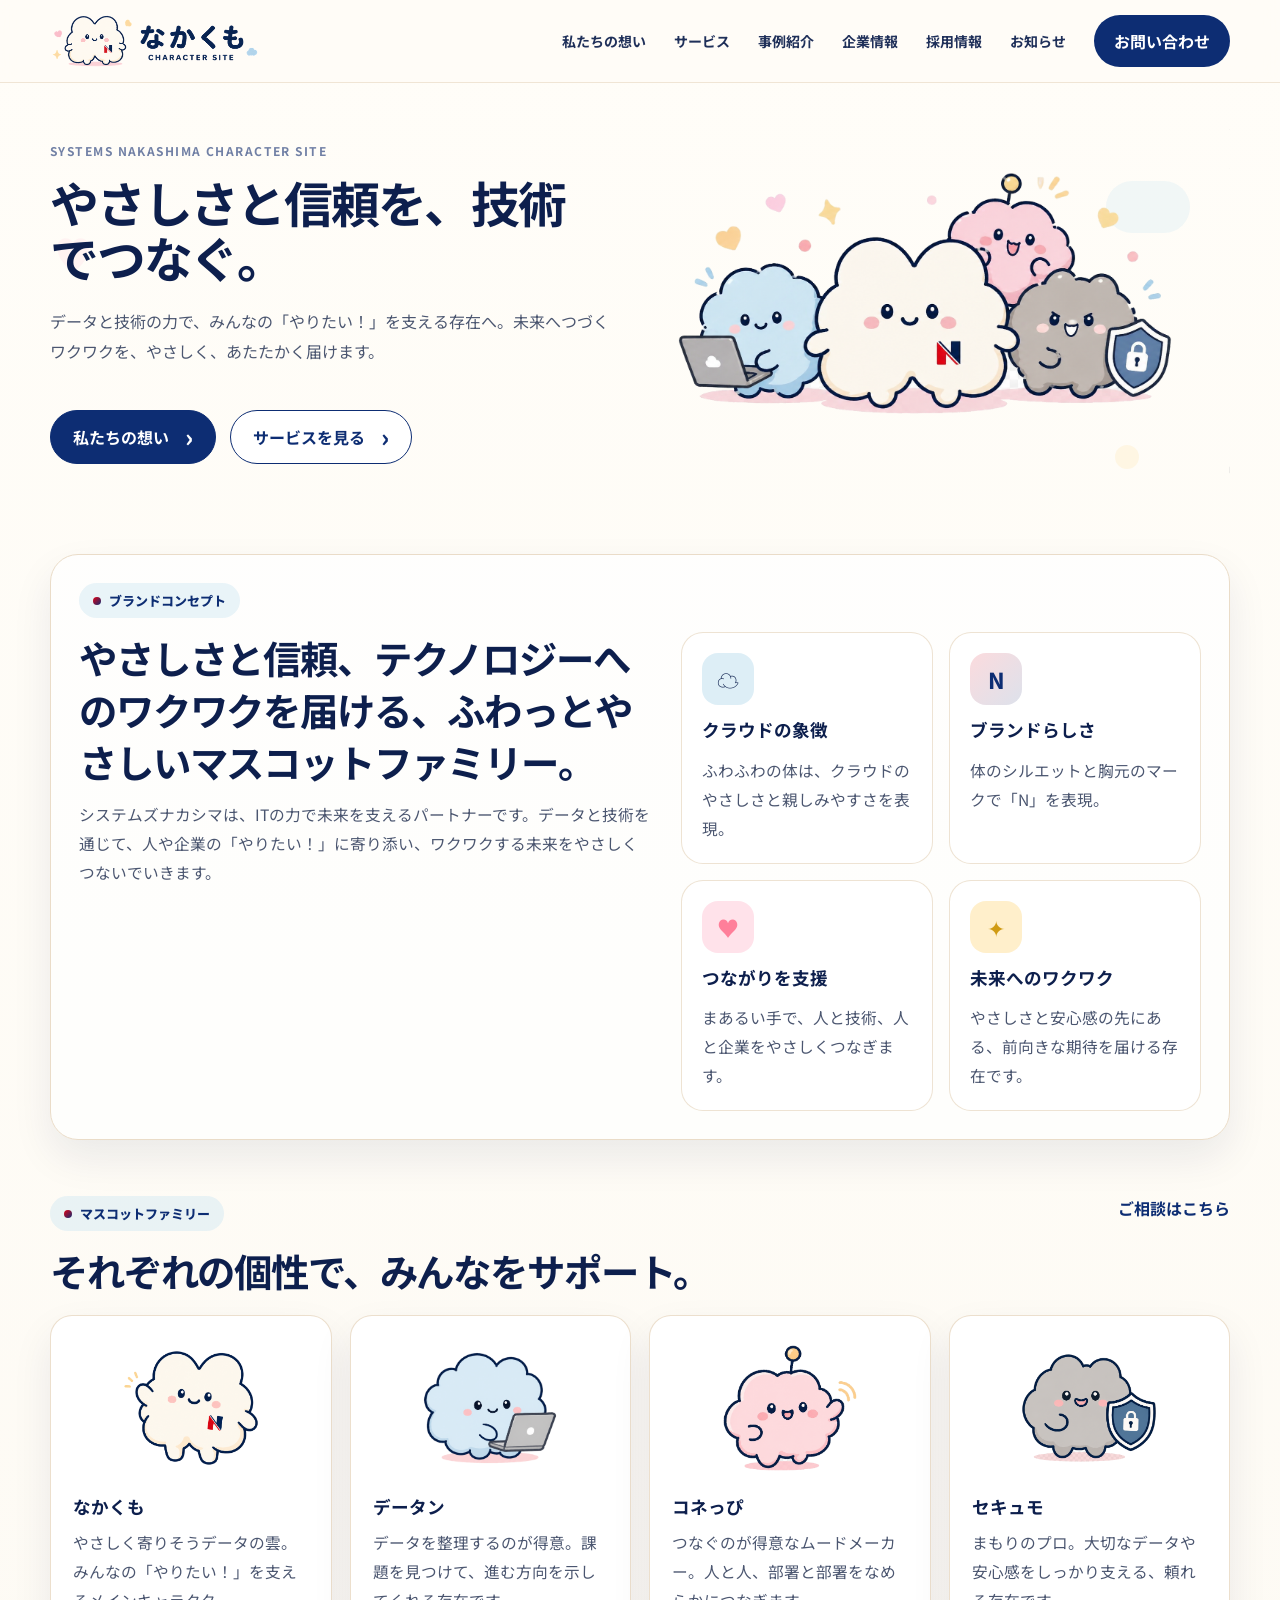
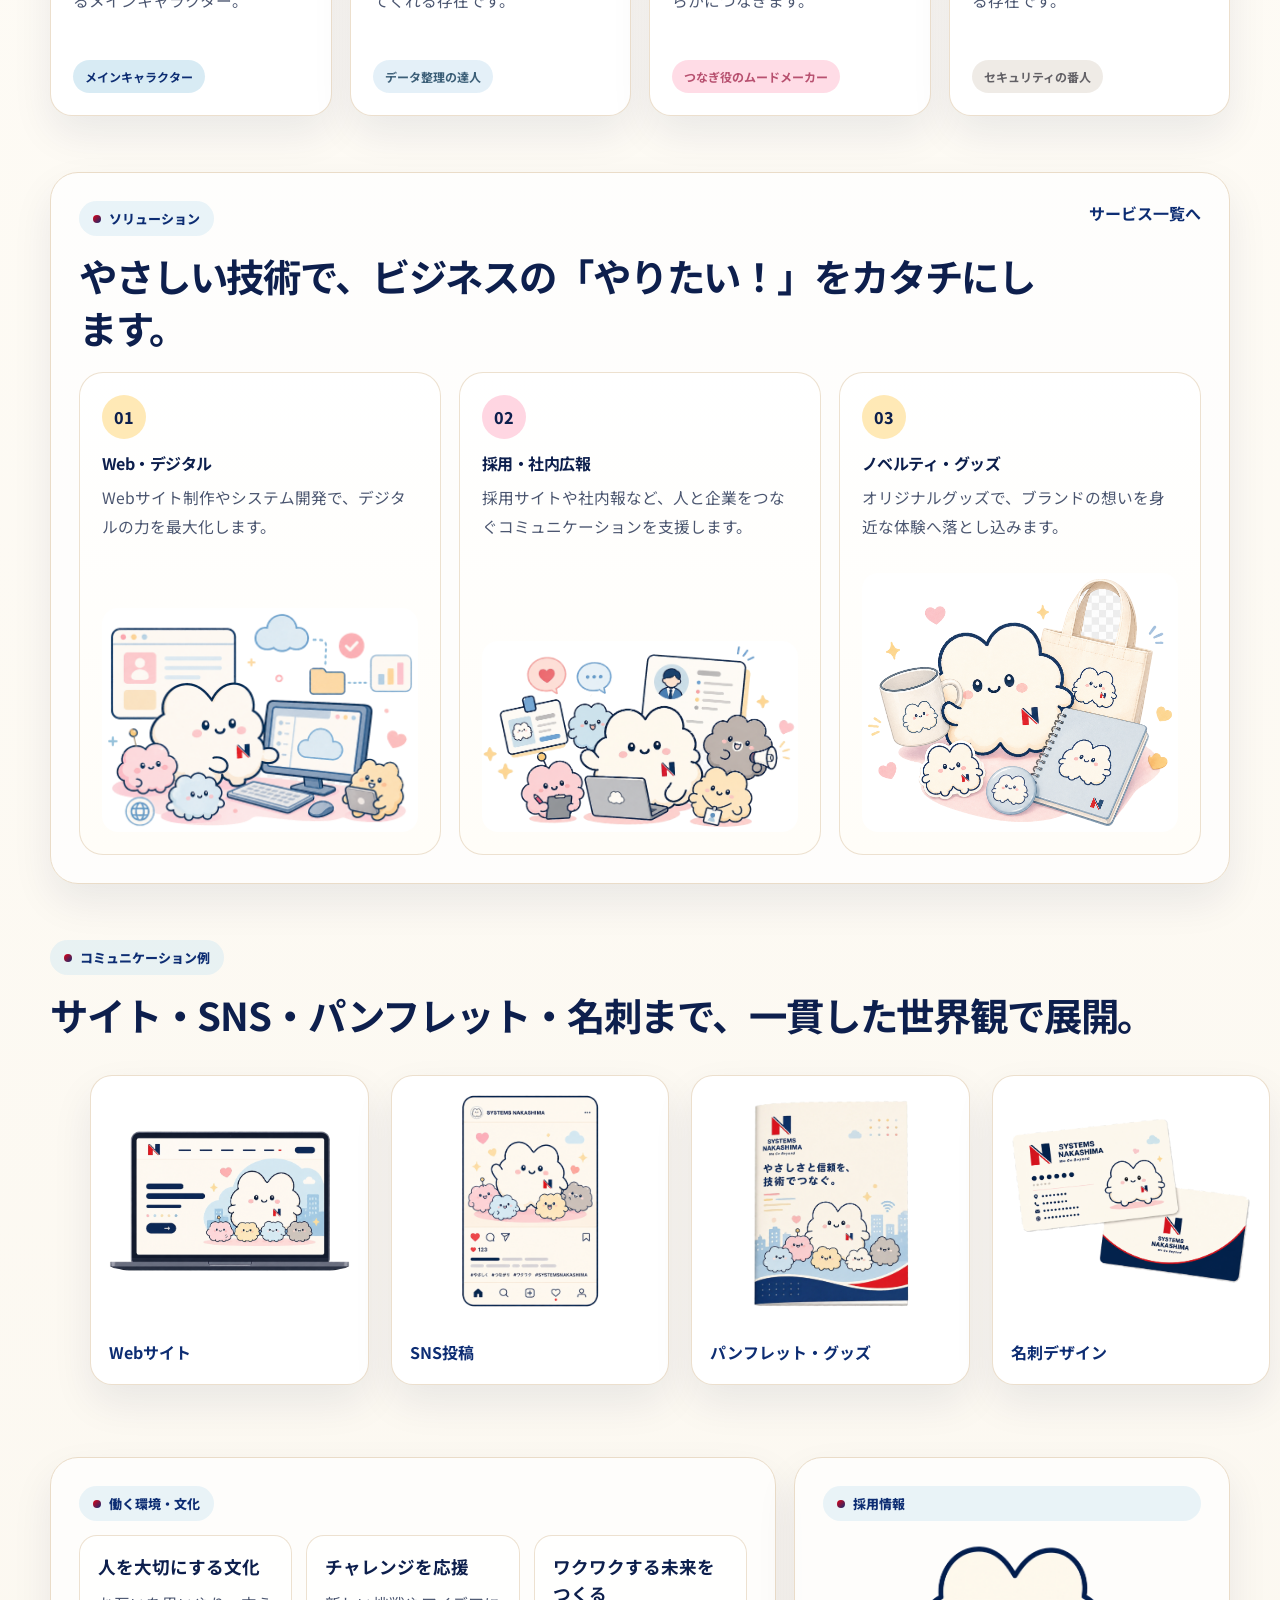
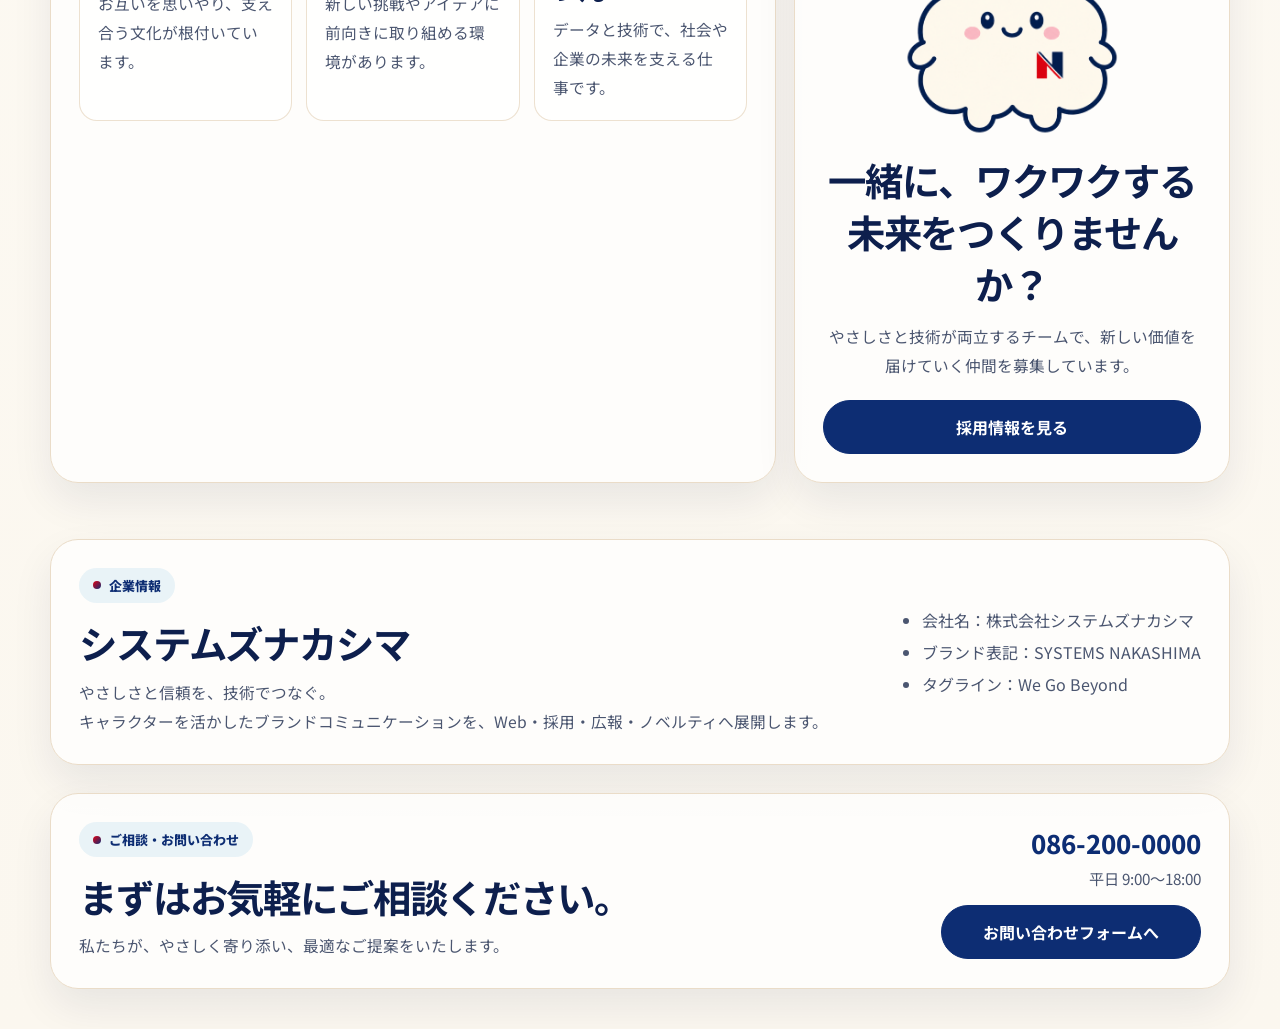
==== commit ad6ce9f1: "Add files via upload" ====
--- a/index.html
+++ b/index.html
@@ -78,7 +78,7 @@
         <div class="section-label">ブランドコンセプト</div>
         <div class="concept-grid">
           <div>
-            <h2>やさしさと信頼、テクノロジーへのワクワクを届ける、<br>ふわっとやさしいマスコットファミリー。</h2>
+            <h2 class="concept-title">やさしさと信頼、<span class="nobr">テクノロジー</span>へのワクワクを届ける、ふわっとやさしい<span class="nobr">マスコットファミリー。</span></h2>
             <p>システムズナカシマは、ITの力で未来を支えるパートナーです。データと技術を通じて、人や企業の「やりたい！」に寄り添い、ワクワクする未来をやさしくつないでいきます。</p>
           </div>
           <div class="concept-points">
--- a/styles.css
+++ b/styles.css
@@ -2097,3 +2097,44 @@
     max-height: 258px !important;
   }
 }
+
+
+/* v15: remove forced concept line breaks */
+/* ブランドコンセプト見出しも <br> 相当の強制改行を撤去。
+   spanは単語割れ防止用の inline nowrap のみにする。 */
+.concept-title span,
+.concept-title .nobr,
+.nobr {
+  display: inline !important;
+}
+
+.nobr {
+  white-space: nowrap !important;
+}
+
+.concept-title {
+  word-break: normal !important;
+  overflow-wrap: normal !important;
+  line-break: strict !important;
+}
+
+/* スマホで単語が割れないよう、見出しサイズを少し落として自然改行に戻す */
+@media (max-width: 699px) {
+  .concept-title {
+    font-size: clamp(1.68rem, 6.25vw, 1.95rem) !important;
+    line-height: 1.48 !important;
+    letter-spacing: -0.035em !important;
+  }
+
+  .concept-title span,
+  .concept-title .nobr {
+    display: inline !important;
+  }
+}
+
+@media (max-width: 390px) {
+  .concept-title {
+    font-size: clamp(1.48rem, 5.85vw, 1.72rem) !important;
+    line-height: 1.52 !important;
+  }
+}
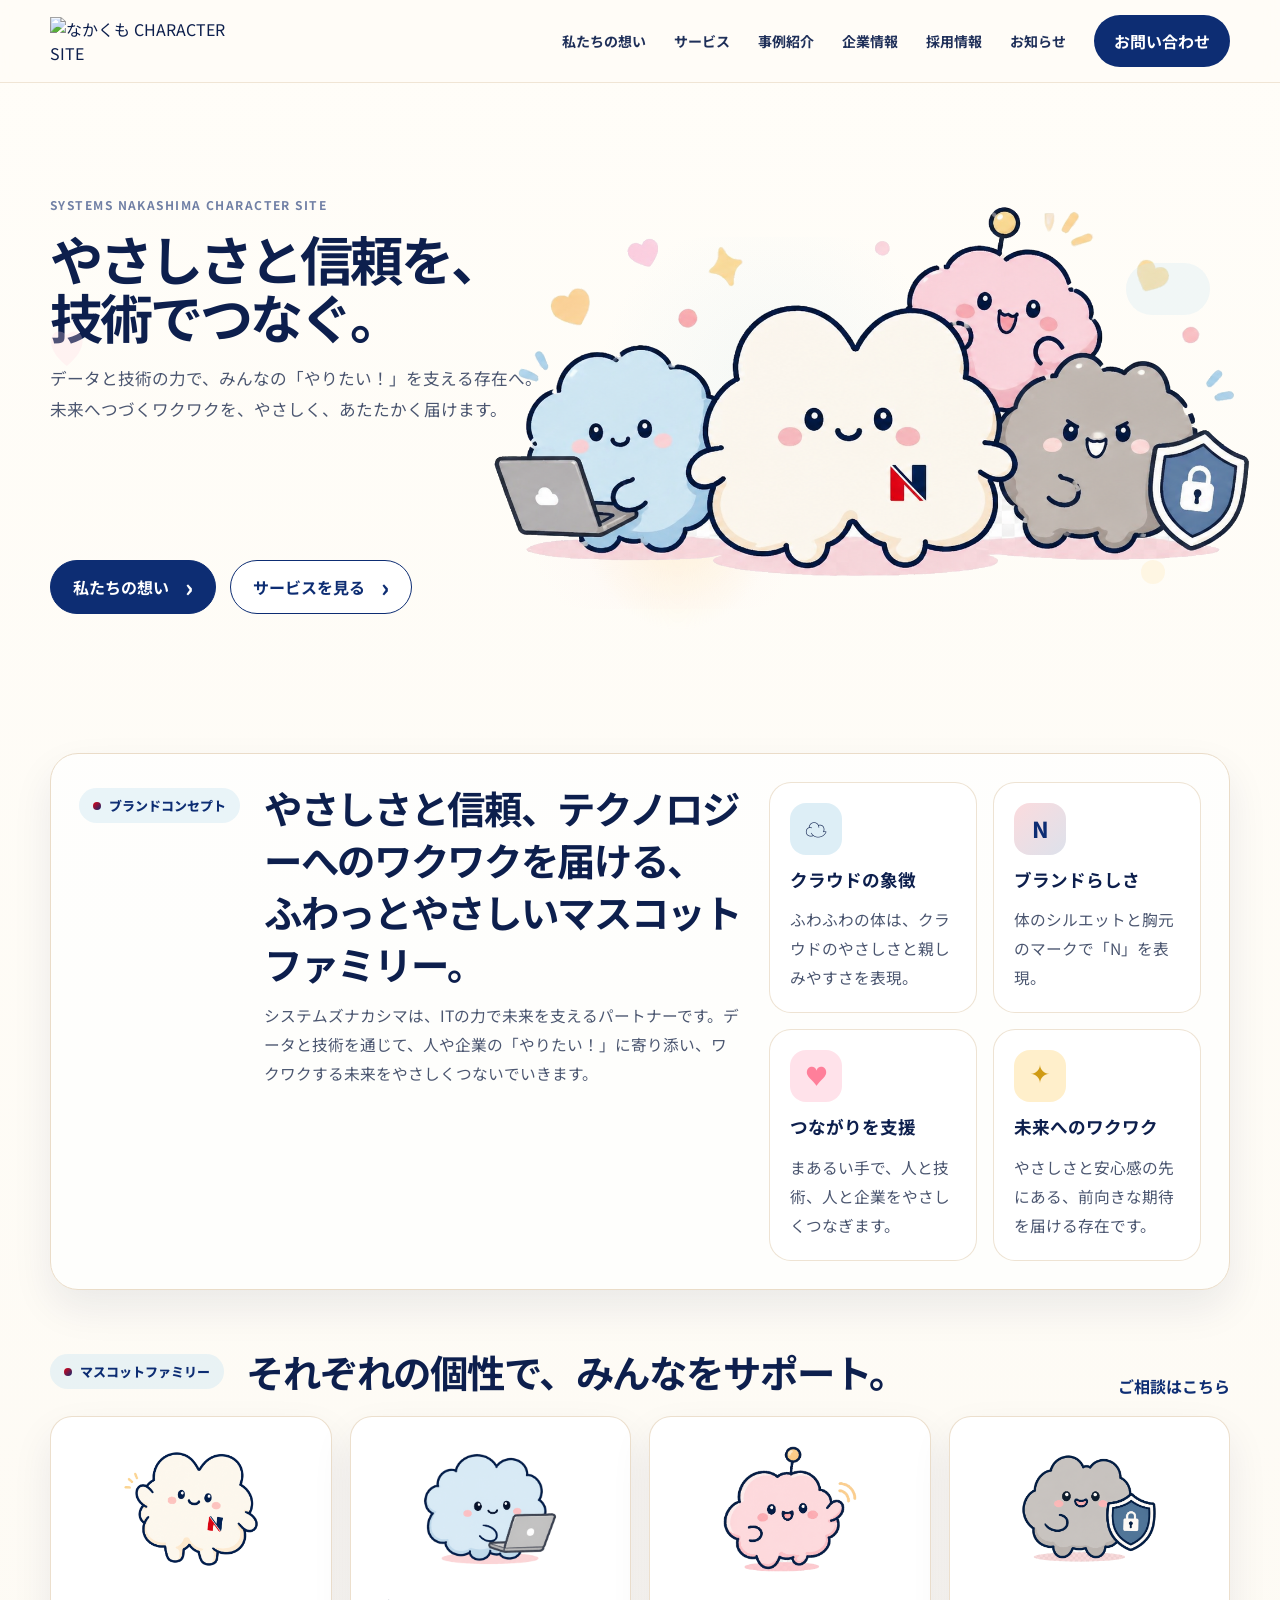
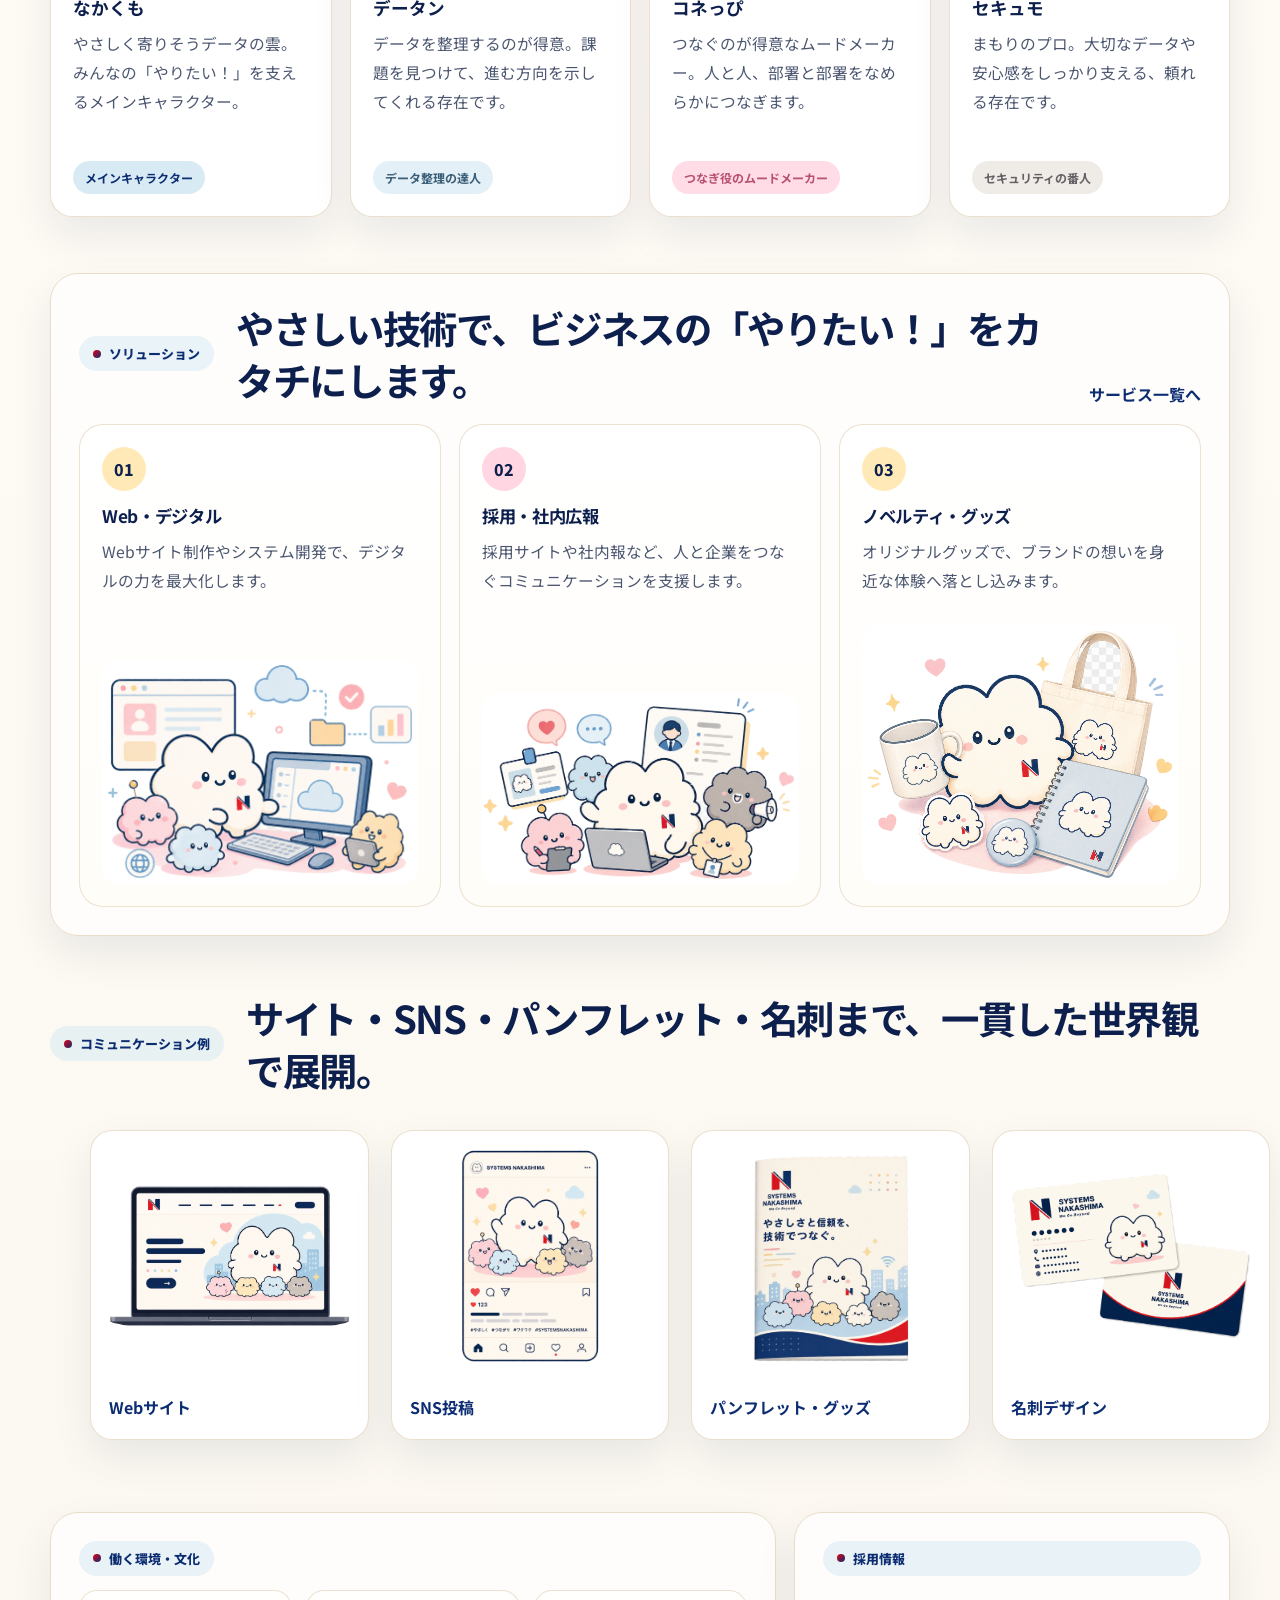
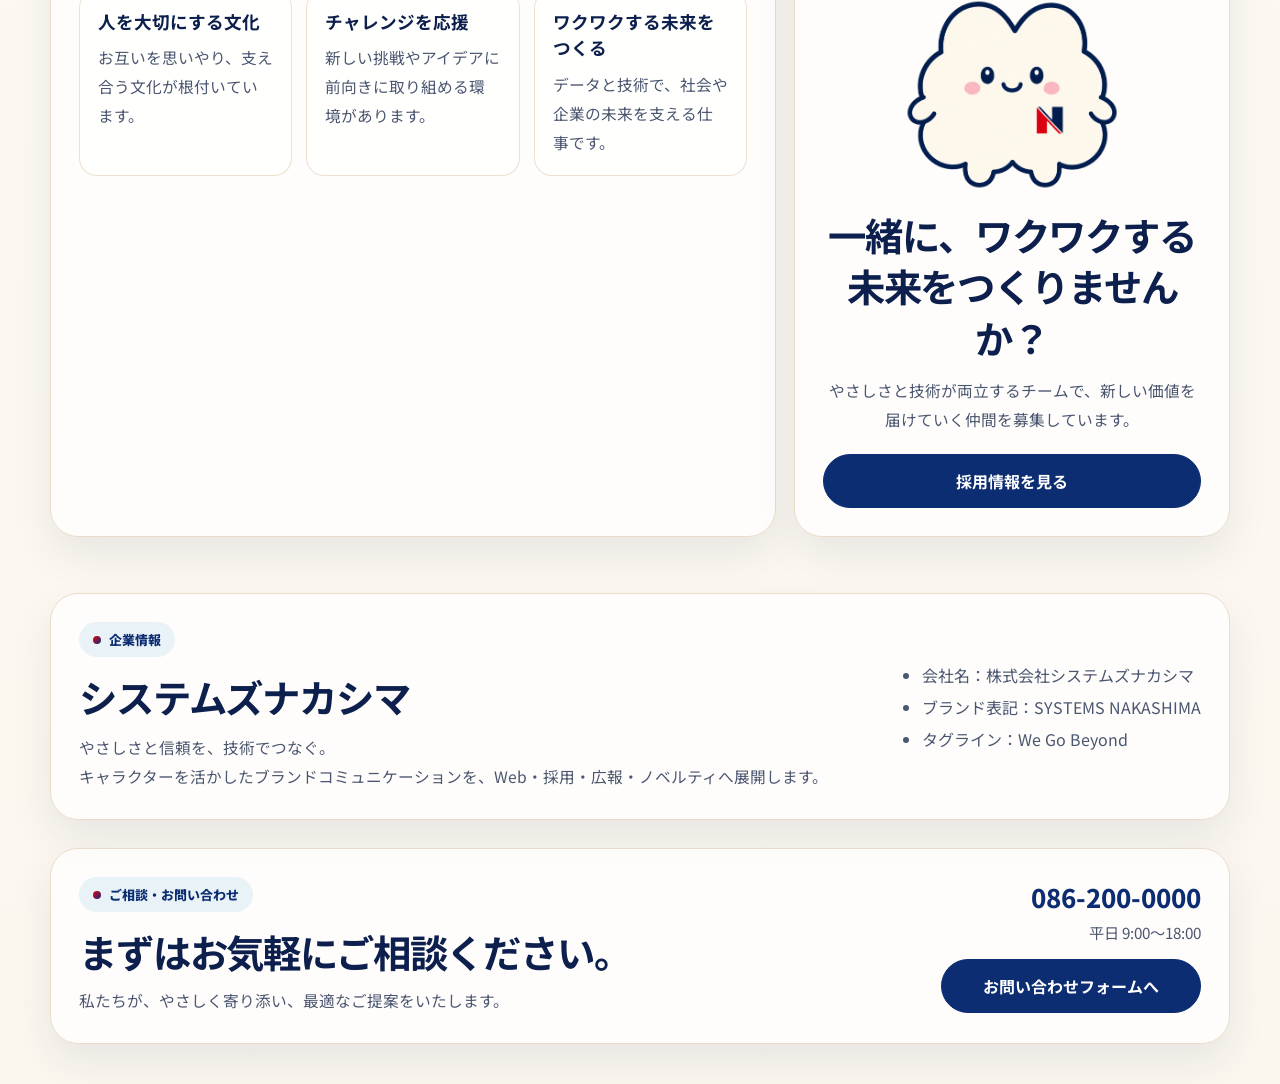
==== commit 34771fff: "Add files via upload" ====
--- a/index.html
+++ b/index.html
@@ -3,7 +3,12 @@
 <head>
   <meta charset="UTF-8" />
   <meta name="viewport" content="width=device-width, initial-scale=1.0" />
-  <title>なかくも｜システムズナカシマ キャラクターサイト</title>
+    <link rel="icon" href="/favicon.ico" sizes="any">
+  <link rel="icon" type="image/png" href="/favicon.png">
+  <link rel="apple-touch-icon" href="/apple-touch-icon.png">
+  <link rel="manifest" href="/site.webmanifest">
+  <meta name="theme-color" content="#0D2D73">
+<title>なかくも｜システムズナカシマ キャラクターサイト</title>
   <meta name="description" content="システムズナカシマのキャラクターサイト。やさしさと信頼を、技術でつなぐマスコットファミリー「なかくも」たちの世界観を紹介します。">
   <link rel="canonical" href="https://nakakumo.vercel.app/">
 
@@ -32,7 +37,7 @@
   <header class="site-header">
     <div class="container header-inner">
       <a href="#top" class="brand brand-mascot">
-        <img src="logo.png" alt="なかくも CHARACTER SITE" />
+        <img src="header_mascot_logo.png" alt="なかくも CHARACTER SITE" />
       </a>
 
       <button class="menu-toggle" id="menuToggle" aria-label="メニューを開く" aria-expanded="false">☰</button>
@@ -55,8 +60,8 @@
       <div class="container hero-grid">
         <div class="hero-copy">
           <p class="eyebrow">SYSTEMS NAKASHIMA CHARACTER SITE</p>
-          <h1>やさしさと信頼を、技術でつなぐ。</h1>
-          <p class="lead">データと技術の力で、みんなの「やりたい！」を支える存在へ。未来へつづくワクワクを、やさしく、あたたかく届けます。</p>
+          <h1><span class="hero-line">やさしさと信頼を、</span><span class="hero-line">技術でつなぐ。</span></h1>
+          <p class="lead">データと技術の力で、みんなの「やりたい！」を支える存在へ。<br>未来へつづくワクワクを、やさしく、あたたかく届けます。</p>
         </div>
 
         <div class="hero-visual">
@@ -78,7 +83,7 @@
         <div class="section-label">ブランドコンセプト</div>
         <div class="concept-grid">
           <div>
-            <h2 class="concept-title">やさしさと信頼、<span class="nobr">テクノロジー</span>へのワクワクを届ける、ふわっとやさしい<span class="nobr">マスコットファミリー。</span></h2>
+            <h2>やさしさと信頼、テクノロジーへのワクワクを届ける、<br>ふわっとやさしいマスコットファミリー。</h2>
             <p>システムズナカシマは、ITの力で未来を支えるパートナーです。データと技術を通じて、人や企業の「やりたい！」に寄り添い、ワクワクする未来をやさしくつないでいきます。</p>
           </div>
           <div class="concept-points">
--- a/styles.css
+++ b/styles.css
@@ -1249,892 +1249,370 @@
 }
 
 
-/* v11: responsive final repair */
-/* PC/スマホ両方の崩れをまとめて最終上書きするため、必ずCSS末尾に置く */
-
-/* アンカー移動時に固定ヘッダーへ隠れないようにする */
-#about,
-#services,
-#examples,
-#company,
-#recruit,
-#news,
-#contact {
-  scroll-margin-top: 170px;
-}
-
-/* 共通: 小さいリンクの変な折り返し防止 */
-.section-head {
-  display: flex;
-  justify-content: space-between;
-  align-items: flex-start;
-  gap: 28px;
-}
-
-.section-head .text-link,
-.services-head .text-link {
-  white-space: nowrap !important;
-  flex: 0 0 auto;
-}
-
-/* =========================
-   PC / desktop
-   ========================= */
-@media (min-width: 700px) {
-  /* PCではハンバーガーを完全に消す */
-  .site-header button#menuToggle,
-  .site-header .menu-toggle,
-  button#menuToggle.menu-toggle {
-    display: none !important;
-    visibility: hidden !important;
-    pointer-events: none !important;
-  }
-
-  .site-header .header-inner {
-    display: grid !important;
-    grid-template-columns: auto minmax(0, 1fr) auto !important;
-    align-items: center !important;
-    gap: 28px !important;
-    min-height: 82px !important;
-  }
-
-  .site-header .brand,
-  .site-header .brand-mascot {
-    grid-column: 1 !important;
-    justify-self: start !important;
-    align-self: center !important;
-  }
-
-  .site-header .brand-mascot img,
-  .site-header .brand img {
-    width: 210px !important;
-    max-height: 58px !important;
-    height: auto !important;
-    object-fit: contain !important;
-  }
-
-  .site-header .global-nav {
-    grid-column: 2 !important;
-    display: flex !important;
-    justify-content: flex-end !important;
-    align-items: center !important;
-    gap: 28px !important;
-    min-width: 0 !important;
-    position: static !important;
-    background: transparent !important;
-    box-shadow: none !important;
-    border: 0 !important;
-    padding: 0 !important;
-  }
-
-  .site-header .global-nav a {
-    white-space: nowrap !important;
-  }
-
-  .site-header .header-cta {
-    grid-column: 3 !important;
-    display: inline-flex !important;
-    justify-self: end !important;
-    align-self: center !important;
-    white-space: nowrap !important;
-    margin: 0 !important;
-  }
-
-  /* PCヒーロー: 見出しを意味のある2行に固定 */
+/* v11: desktop hero image bigger */
+/* 目的: PC版ファーストビューで右側のマスコット画像をヒーローの主役として大きく見せる */
+@media (min-width: 881px) {
+  .hero-integrated {
+    padding-top: 58px;
+    padding-bottom: 44px;
+  }
+
   .hero-integrated .hero-grid {
-    grid-template-columns: minmax(560px, .95fr) minmax(440px, 1fr) !important;
+    grid-template-columns: minmax(470px, .86fr) minmax(560px, 1.14fr);
+    gap: 22px 64px;
+  }
+
+  .hero-integrated .hero-visual {
+    padding: 8px;
+    border: 0;
+    background: transparent;
+    box-shadow: none;
+    overflow: visible;
+    transform: translateX(12px);
+  }
+
+  .hero-integrated .hero-visual::before {
+    display: none;
+  }
+
+  .hero-integrated .hero-visual img {
+    width: 112%;
+    max-width: none;
+    max-height: 500px;
+    object-fit: contain;
+    transform: translateX(-2%);
+  }
+}
+
+/* 画面幅が少し狭いPCでは、画像だけ少し抑える */
+@media (min-width: 881px) and (max-width: 1180px) {
+  .hero-integrated .hero-grid {
+    grid-template-columns: minmax(430px, .9fr) minmax(460px, 1.1fr);
+    gap: 20px 38px;
+  }
+
+  .hero-integrated .hero-visual img {
+    width: 108%;
+    max-height: 430px;
+  }
+}
+
+
+/* v12: desktop section heading inline layout */
+/* 目的: PC版でも「アイコン/ラベル」の隣に見出しを表示し、セクション導入を横並びで読みやすくする */
+@media (min-width: 881px) {
+  /* 通常のセクションヘッダー */
+  .section-head > div:first-child {
+    display: grid;
+    grid-template-columns: auto minmax(0, 1fr);
+    align-items: center;
+    column-gap: 22px;
+    row-gap: 8px;
+  }
+
+  .section-head .section-label {
+    margin: 0;
+    white-space: nowrap;
+    align-self: center;
+  }
+
+  .section-head h2 {
+    margin: 0;
+    min-width: 0;
+  }
+
+  .section-head .text-link {
+    white-space: nowrap;
+    justify-self: end;
+  }
+
+  /* ブランドコンセプトだけは .section-head を使っていないので個別対応 */
+  .concept-card {
+    display: grid;
+    grid-template-columns: auto minmax(0, 1fr);
+    align-items: start;
+    column-gap: 24px;
+  }
+
+  .concept-card > .section-label {
+    grid-column: 1;
+    margin: 6px 0 0;
+    white-space: nowrap;
+  }
+
+  .concept-card > .concept-grid {
+    grid-column: 2;
+    min-width: 0;
+  }
+
+  /* PCで横並びにした分、見出しが詰まりすぎないよう微調整 */
+  .concept-card h2,
+  .services-head h2,
+  .showcase-section .section-head h2 {
+    letter-spacing: -0.035em;
+  }
+}
+
+/* 1180px以下では横並びを維持しつつ少し詰める */
+@media (min-width: 881px) and (max-width: 1180px) {
+  .section-head > div:first-child {
+    column-gap: 16px;
+  }
+
+  .concept-card {
+    column-gap: 18px;
+  }
+}
+
+
+/* v13: desktop hero layered / editorial depth */
+/* 目的: PC版ヒーローを「左に文字・右に画像を並べただけ」から、少し重なりのある立体的な構成にする */
+@media (min-width: 881px) {
+  .hero-integrated {
+    position: relative;
+    padding-top: 56px;
+    padding-bottom: 56px;
+  }
+
+  .hero-integrated::before {
+    content: "";
+    position: absolute;
+    left: 44%;
+    top: 24%;
+    width: 420px;
+    height: 300px;
+    border-radius: 999px;
+    background: radial-gradient(circle, rgba(207, 231, 242, .22) 0%, rgba(207, 231, 242, 0) 68%);
+    pointer-events: none;
+    z-index: 0;
+  }
+
+  .hero-integrated::after {
+    content: "";
+    position: absolute;
+    left: 38%;
+    bottom: 18%;
+    width: 360px;
+    height: 210px;
+    border-radius: 999px;
+    background: radial-gradient(circle, rgba(255, 214, 226, .18) 0%, rgba(255, 214, 226, 0) 70%);
+    pointer-events: none;
+    z-index: 0;
+  }
+
+  .hero-integrated .hero-grid {
+    position: relative;
+    z-index: 1;
+    grid-template-columns: minmax(500px, .86fr) minmax(620px, 1.14fr);
     grid-template-areas:
       "copy visual"
-      "actions visual" !important;
-    gap: 20px 54px !important;
-    align-items: center !important;
+      "actions visual";
+    gap: 18px 0;
+    align-items: center;
+  }
+
+  .hero-integrated .hero-copy {
+    position: relative;
+    z-index: 3;
+    padding-top: 0;
+    max-width: 640px;
   }
 
   .hero-integrated h1 {
-    font-size: clamp(3.05rem, 3.75vw, 3.55rem) !important;
-    line-height: 1.14 !important;
-    letter-spacing: -0.045em !important;
+    font-size: clamp(3.05rem, 4.15vw, 3.85rem);
+    line-height: 1.1;
+    letter-spacing: -0.055em;
   }
 
   .hero-integrated h1 .hero-line {
-    display: block !important;
-    white-space: nowrap !important;
+    display: block;
+    white-space: nowrap;
   }
 
   .hero-integrated .lead {
-    max-width: 620px !important;
+    max-width: 610px;
+    position: relative;
+    z-index: 3;
   }
 
   .hero-integrated .hero-actions {
-    width: auto !important;
-    margin-inline: 0 !important;
+    position: relative;
+    z-index: 4;
+    margin-top: 6px;
+  }
+
+  .hero-integrated .hero-visual {
+    position: relative;
+    z-index: 1;
+    margin-left: -96px;
+    transform: translateX(34px);
+    padding: 0;
+    border: 0;
+    background: transparent;
+    box-shadow: none;
+    overflow: visible;
+  }
+
+  .hero-integrated .hero-visual::before {
+    content: "";
+    display: block;
+    position: absolute;
+    left: 12%;
+    right: 5%;
+    bottom: 8%;
+    height: 34%;
+    border-radius: 999px;
+    background: radial-gradient(circle, rgba(255, 233, 182, .40) 0%, rgba(255, 233, 182, 0) 72%);
+    filter: blur(2px);
+    z-index: 0;
   }
 
   .hero-integrated .hero-visual img {
-    max-height: 390px !important;
-  }
-
-  /* サービスカード: 2番タイトルの1段落ち防止 */
-  .services-grid {
-    align-items: stretch !important;
-  }
-
-  .service-card {
-    display: flex !important;
-    flex-direction: column !important;
-    min-width: 0 !important;
-  }
-
-  .service-card h3 {
-    white-space: nowrap !important;
-    font-size: clamp(1rem, 1.2vw, 1.12rem) !important;
-    letter-spacing: -0.035em !important;
-  }
-
-  .service-copy {
-    min-height: 122px !important;
-  }
-
-  .service-card img {
-    margin-top: auto !important;
-  }
-
-  /* コミュニケーション例: 高さ・余白のばらつきを抑える */
-  .showcase-grid {
-    grid-template-columns: repeat(4, minmax(0, 1fr)) !important;
-    align-items: start !important;
-    gap: 22px !important;
-  }
-
-  .showcase-card {
-    display: flex !important;
-    flex-direction: column !important;
-    justify-content: flex-start !important;
-    align-self: start !important;
-    height: auto !important;
-    min-height: 0 !important;
-  }
-
-  .showcase-card img {
-    width: 100% !important;
-    height: 250px !important;
-    aspect-ratio: auto !important;
-    object-fit: contain !important;
-    object-position: center center !important;
-    padding: 16px !important;
-    background: transparent !important;
-  }
-
-  .showcase-card figcaption {
-    padding: 14px 18px 20px !important;
-    margin-top: 0 !important;
-    white-space: nowrap !important;
-    line-height: 1.5 !important;
-  }
-}
-
-/* 中幅PCのナビ・ヒーロー調整 */
-@media (min-width: 700px) and (max-width: 1180px) {
-  .site-header .global-nav {
-    gap: 18px !important;
-    font-size: 13px !important;
-  }
-
-  .site-header .brand-mascot img,
-  .site-header .brand img {
-    width: 190px !important;
-  }
-
+    position: relative;
+    z-index: 1;
+    width: 120%;
+    max-width: none;
+    max-height: 530px;
+    object-fit: contain;
+    transform: translateX(-5%);
+  }
+
+  .hero-integrated .deco-heart {
+    z-index: 2;
+    top: 38%;
+    left: 3.5%;
+  }
+
+  .hero-integrated .deco-cloud {
+    z-index: 2;
+    top: 28%;
+    right: 5.5%;
+  }
+
+  .hero-integrated .deco-dot {
+    z-index: 2;
+    right: 9%;
+    bottom: 22%;
+  }
+}
+
+/* 少し狭いPCでは、重なりを弱める */
+@media (min-width: 881px) and (max-width: 1180px) {
   .hero-integrated .hero-grid {
-    grid-template-columns: minmax(480px, .95fr) minmax(390px, 1fr) !important;
-    gap: 20px 36px !important;
+    grid-template-columns: minmax(450px, .9fr) minmax(500px, 1.1fr);
+  }
+
+  .hero-integrated .hero-visual {
+    margin-left: -64px;
+    transform: translateX(16px);
+  }
+
+  .hero-integrated .hero-visual img {
+    width: 114%;
+    max-height: 455px;
   }
 
   .hero-integrated h1 {
-    font-size: clamp(2.75rem, 3.55vw, 3.25rem) !important;
-  }
-}
-
-/* =========================
-   Smartphone
-   ========================= */
-@media (max-width: 699px) {
-  #about,
-  #services,
-  #examples,
-  #company,
-  #recruit,
-  #news,
-  #contact {
-    scroll-margin-top: 94px;
-  }
-
-  .site-header .header-inner {
-    display: grid !important;
-    grid-template-columns: auto auto !important;
-    justify-content: space-between !important;
-    align-items: center !important;
-    min-height: 68px !important;
-  }
-
-  .site-header .brand-mascot img,
-  .site-header .brand img {
-    width: 180px !important;
-    max-height: 56px !important;
-    height: auto !important;
-    object-fit: contain !important;
-  }
-
-  .site-header button#menuToggle,
-  .site-header .menu-toggle,
-  button#menuToggle.menu-toggle {
-    display: inline-flex !important;
-    visibility: visible !important;
-    pointer-events: auto !important;
-    width: 48px !important;
-    height: 48px !important;
-    align-items: center !important;
-    justify-content: center !important;
-  }
-
-  .site-header .header-cta {
-    display: none !important;
-  }
-
-  .site-header .global-nav {
-    display: none;
-  }
-
-  .site-header .global-nav.is-open {
-    display: flex !important;
-  }
-
-  .hero-integrated .hero-grid {
-    grid-template-columns: 1fr !important;
-    grid-template-areas:
-      "copy"
-      "visual"
-      "actions" !important;
-    gap: 16px !important;
-  }
-
-  .hero-integrated h1 .hero-line {
-    display: block !important;
-    white-space: normal !important;
-  }
-
+    font-size: clamp(2.85rem, 4vw, 3.35rem);
+  }
+}
+
+/* スマホは前回の縦積み統合ヒーローを維持 */
+@media (max-width: 880px) {
   .hero-integrated .hero-visual {
-    width: 100% !important;
-    margin: 0 auto !important;
-  }
-
-  .hero-integrated .hero-visual img {
-    width: 100% !important;
-    max-height: 285px !important;
-    object-fit: contain !important;
-  }
-
-  .hero-integrated .hero-actions {
-    display: grid !important;
-    grid-template-columns: 1fr !important;
-    width: 100% !important;
-    gap: 14px !important;
-  }
-
-  .section-head {
-    display: block !important;
-  }
-
-  .section-head .text-link,
-  .services-head .text-link {
-    display: inline-flex !important;
-    margin-top: 14px !important;
-  }
-
-  .service-card h3 {
-    white-space: normal !important;
-  }
-}
-
-/* Very small screens */
-@media (max-width: 390px) {
-  .site-header .brand-mascot img,
-  .site-header .brand img {
-    width: 166px !important;
-  }
-
-  .hero-integrated .hero-visual img {
-    max-height: 255px !important;
-  }
-}
-
-
-/* v12: hero final — mobile/desktop both */
-.hero-integrated .hero-grid {
-  position: relative;
-}
-
-/* 画像が「別セクションのカード」に見えないよう、ヒーロー内の背景演出だけにする */
-.hero-integrated .hero-visual {
-  border: 0 !important;
-  box-shadow: none !important;
-  background: transparent !important;
-  padding: 0 !important;
-  overflow: visible !important;
-}
-
-.hero-integrated .hero-visual::before {
-  display: none !important;
-}
-
-.hero-integrated .hero-visual img {
-  display: block !important;
-  width: 100% !important;
-  object-fit: contain !important;
-}
-
-/* PC */
-@media (min-width: 700px) {
-  .site-header button#menuToggle,
-  .site-header .menu-toggle,
-  button#menuToggle.menu-toggle {
-    display: none !important;
-    visibility: hidden !important;
-    pointer-events: none !important;
-  }
-
-  .site-header .header-inner {
-    display: grid !important;
-    grid-template-columns: auto minmax(0, 1fr) auto !important;
-    align-items: center !important;
-    gap: 28px !important;
-    min-height: 82px !important;
-  }
-
-  .site-header .brand-mascot img,
-  .site-header .brand img {
-    width: 210px !important;
-    max-height: 58px !important;
-    height: auto !important;
-    object-fit: contain !important;
-  }
-
-  .site-header .global-nav {
-    grid-column: 2 !important;
-    display: flex !important;
-    justify-content: flex-end !important;
-    align-items: center !important;
-    gap: 28px !important;
-    position: static !important;
-    padding: 0 !important;
-    background: transparent !important;
-    border: 0 !important;
-    box-shadow: none !important;
-  }
-
-  .site-header .global-nav a {
-    white-space: nowrap !important;
-  }
-
-  .site-header .header-cta {
-    grid-column: 3 !important;
-    display: inline-flex !important;
-    margin: 0 !important;
-    white-space: nowrap !important;
-  }
-
-  .hero-integrated {
-    padding-top: 46px !important;
-    padding-bottom: 52px !important;
-  }
-
-  .hero-integrated .hero-grid {
-    display: grid !important;
-    grid-template-columns: minmax(560px, .95fr) minmax(460px, 1fr) !important;
-    grid-template-areas:
-      "copy visual"
-      "actions visual" !important;
-    gap: 22px 60px !important;
-    align-items: center !important;
-  }
-
-  .hero-integrated .hero-copy {
-    grid-area: copy !important;
-    padding: 0 !important;
-  }
-
-  .hero-integrated h1 {
-    font-size: clamp(3.05rem, 3.75vw, 3.55rem) !important;
-    line-height: 1.13 !important;
-    letter-spacing: -0.045em !important;
-  }
-
-  .hero-integrated h1 .hero-line {
-    display: block !important;
-    white-space: nowrap !important;
-  }
-
-  .hero-integrated .lead {
-    max-width: 640px !important;
-    margin-top: 22px !important;
-  }
-
-  .hero-integrated .hero-visual {
-    grid-area: visual !important;
-    align-self: center !important;
-    margin: 0 !important;
-  }
-
-  .hero-integrated .hero-visual img {
-    max-height: 430px !important;
-  }
-
-  .hero-integrated .hero-actions {
-    grid-area: actions !important;
-    width: auto !important;
-    margin: 0 !important;
-    display: flex !important;
-    gap: 14px !important;
-  }
-
-  #about,
-  #services,
-  #examples,
-  #company,
-  #recruit,
-  #news,
-  #contact {
-    scroll-margin-top: 170px !important;
-  }
-
-  .section-head .text-link,
-  .services-head .text-link {
-    white-space: nowrap !important;
-    flex: 0 0 auto !important;
-  }
-
-  .service-card h3 {
-    white-space: nowrap !important;
-    font-size: clamp(1rem, 1.2vw, 1.12rem) !important;
-    letter-spacing: -0.035em !important;
-  }
-}
-
-/* 中幅PC */
-@media (min-width: 700px) and (max-width: 1180px) {
-  .site-header .global-nav {
-    gap: 18px !important;
-    font-size: 13px !important;
-  }
-
-  .site-header .brand-mascot img,
-  .site-header .brand img {
-    width: 190px !important;
-  }
-
-  .hero-integrated .hero-grid {
-    grid-template-columns: minmax(490px, .95fr) minmax(390px, 1fr) !important;
-    gap: 20px 38px !important;
-  }
-
-  .hero-integrated h1 {
-    font-size: clamp(2.8rem, 3.45vw, 3.25rem) !important;
-  }
-}
-
-/* スマホ */
-@media (max-width: 699px) {
-  .site-header .header-inner {
-    display: grid !important;
-    grid-template-columns: auto auto !important;
-    justify-content: space-between !important;
-    align-items: center !important;
-    min-height: 68px !important;
-  }
-
-  .site-header .brand-mascot img,
-  .site-header .brand img {
-    width: 180px !important;
-    max-height: 56px !important;
-    height: auto !important;
-    object-fit: contain !important;
-  }
-
-  .site-header button#menuToggle,
-  .site-header .menu-toggle,
-  button#menuToggle.menu-toggle {
-    display: inline-flex !important;
-    visibility: visible !important;
-    pointer-events: auto !important;
-    width: 48px !important;
-    height: 48px !important;
-    align-items: center !important;
-    justify-content: center !important;
-  }
-
-  .site-header .header-cta {
-    display: none !important;
-  }
-
-  .site-header .global-nav {
-    display: none !important;
-  }
-
-  .site-header .global-nav.is-open {
-    display: flex !important;
-  }
-
-  .hero-integrated {
-    padding-top: 26px !important;
-    padding-bottom: 22px !important;
-    overflow: hidden !important;
-  }
-
-  .hero-integrated .hero-grid {
-    display: grid !important;
-    grid-template-columns: 1fr !important;
-    grid-template-areas:
-      "copy"
-      "visual"
-      "actions" !important;
-    gap: 14px !important;
-  }
-
-  .hero-integrated .hero-copy {
-    grid-area: copy !important;
-    padding: 0 !important;
-  }
-
-  .hero-integrated .eyebrow {
-    margin-bottom: 18px !important;
-    font-size: 12px !important;
-    line-height: 1.45 !important;
-  }
-
-  .hero-integrated h1 {
-    font-size: clamp(2.25rem, 9vw, 2.65rem) !important;
-    line-height: 1.17 !important;
-    letter-spacing: -0.045em !important;
-  }
-
-  .hero-integrated h1 .hero-line {
-    display: block !important;
-    white-space: nowrap !important;
-  }
-
-  .hero-integrated .lead {
-    margin-top: 22px !important;
-    font-size: .98rem !important;
-    line-height: 1.82 !important;
-  }
-
-  .hero-integrated .hero-visual {
-    grid-area: visual !important;
-    width: 100% !important;
-    margin: 4px auto 0 !important;
-  }
-
-  .hero-integrated .hero-visual img {
-    width: 100% !important;
-    max-height: 315px !important;
-    object-fit: contain !important;
-  }
-
-  .hero-integrated .hero-actions {
-    grid-area: actions !important;
-    display: grid !important;
-    grid-template-columns: 1fr !important;
-    width: 100% !important;
-    gap: 14px !important;
-    margin-top: 4px !important;
-  }
-
-  .hero-integrated .hero-actions .btn {
-    width: 100% !important;
-    min-height: 58px !important;
-    font-size: 1.05rem !important;
-  }
-
-  #about,
-  #services,
-  #examples,
-  #company,
-  #recruit,
-  #news,
-  #contact {
-    scroll-margin-top: 96px !important;
-  }
-}
-
-/* かなり狭いiPhone */
-@media (max-width: 390px) {
-  .site-header .brand-mascot img,
-  .site-header .brand img {
-    width: 166px !important;
-  }
-
-  .hero-integrated h1 {
-    font-size: clamp(2.1rem, 8.8vw, 2.35rem) !important;
-  }
-
-  .hero-integrated .lead {
-    font-size: .95rem !important;
-  }
-
-  .hero-integrated .hero-visual img {
-    max-height: 285px !important;
-  }
-}
-
-
-/* v13: Japanese line-break + hero visual position fix */
-/* 見落とし修正:
-   - ヒーロー本文の「を」だけ行末に残るような不自然な改行を防ぐ
-   - ブランドコンセプト見出しで「テクノロジー」「マスコットファミリー」が割れる問題を防ぐ
-   - スマホのヒーロー画像が下にズレて、別セクションっぽく見える問題を防ぐ
-*/
-
-/* Japanese line control */
-.hero-integrated .lead {
-  word-break: keep-all;
-  overflow-wrap: normal;
-  line-break: strict;
-}
-
-.hero-integrated .lead .lead-line {
+    margin-left: 0;
+    transform: none;
+  }
+}
+
+
+/* v14: icon alignment and final visual cleanup */
+/* 記号文字はフォントごとに重心がズレるため、概念カードのアイコンは疑似要素で再配置 */
+.concept-points .icon {
+  line-height: 1;
+  flex-shrink: 0;
+  overflow: hidden;
+}
+
+.concept-points .icon-cloud,
+.concept-points .icon-heart,
+.concept-points .icon-star,
+.concept-points .icon-n {
+  font-size: 0;
+}
+
+.concept-points .icon-cloud::before,
+.concept-points .icon-heart::before,
+.concept-points .icon-star::before,
+.concept-points .icon-n::before {
   display: block;
-}
-
-.concept-title {
-  word-break: keep-all;
-  overflow-wrap: normal;
-  line-break: strict;
-}
-
-.concept-title span {
-  display: inline;
-}
-
-/* desktop: keep current visual balance, but avoid awkward h1 breaks */
-@media (min-width: 700px) {
-  .hero-integrated h1 .hero-line {
-    display: block !important;
-    white-space: nowrap !important;
-  }
-
-  .concept-title span {
-    display: block;
-  }
-}
-
-/* smartphone: compress hero vertically and visually integrate the image */
-@media (max-width: 699px) {
-  .hero-integrated {
-    padding-top: 22px !important;
-    padding-bottom: 18px !important;
-  }
-
-  .hero-integrated .hero-grid {
-    gap: 10px !important;
-  }
-
-  .hero-integrated .eyebrow {
-    margin-bottom: 16px !important;
-    font-size: 11.5px !important;
-    letter-spacing: .14em !important;
-  }
-
-  .hero-integrated h1 {
-    font-size: clamp(2.18rem, 8.55vw, 2.48rem) !important;
-    line-height: 1.16 !important;
-    letter-spacing: -0.052em !important;
-  }
-
-  .hero-integrated h1 .hero-line {
-    display: block !important;
-    white-space: nowrap !important;
-  }
-
-  .hero-integrated .lead {
-    margin-top: 18px !important;
-    font-size: .94rem !important;
-    line-height: 1.72 !important;
-    letter-spacing: .01em !important;
-  }
-
-  .hero-integrated .lead .lead-line {
-    display: block !important;
-  }
-
-  .hero-integrated .hero-visual {
-    margin-top: -2px !important;
-    transform: translateY(-2px);
-  }
-
-  .hero-integrated .hero-visual img {
-    max-height: 272px !important;
-    object-position: center bottom !important;
-  }
-
-  .hero-integrated .hero-actions {
-    margin-top: 0 !important;
-    gap: 12px !important;
-  }
-
-  .hero-integrated .hero-actions .btn {
-    min-height: 54px !important;
-  }
-
-  /* concept title: avoid broken words by reducing size and using sensible chunks */
-  .concept-title {
-    font-size: clamp(1.85rem, 7.2vw, 2.18rem) !important;
-    line-height: 1.42 !important;
-    letter-spacing: -0.035em !important;
-  }
-
-  .concept-title span {
-    display: block !important;
-  }
-}
-
-/* narrow iPhone: keep the hero headline in two clean lines */
-@media (max-width: 390px) {
-  .hero-integrated h1 {
-    font-size: clamp(2.04rem, 8.2vw, 2.24rem) !important;
-    line-height: 1.18 !important;
-  }
-
-  .hero-integrated .lead {
-    font-size: .9rem !important;
-    line-height: 1.7 !important;
-  }
-
-  .hero-integrated .hero-visual {
-    margin-top: -6px !important;
-  }
-
-  .hero-integrated .hero-visual img {
-    max-height: 250px !important;
-  }
-
-  .concept-title {
-    font-size: clamp(1.62rem, 6.65vw, 1.92rem) !important;
-    line-height: 1.46 !important;
-  }
-}
-
-
-/* v14: hero no-br repair */
-/* HTML内の hero h1 / lead から <br> を完全撤去。CSS側で自然な折り返しに戻す。 */
-
-.hero-integrated h1 .hero-line,
-.hero-integrated .lead .lead-line {
-  display: inline !important;
-  white-space: normal !important;
-}
-
-.hero-integrated h1 {
-  word-break: normal !important;
-  overflow-wrap: normal !important;
-  line-break: strict !important;
-}
-
-.hero-integrated .lead {
-  word-break: normal !important;
-  overflow-wrap: normal !important;
-  line-break: strict !important;
-}
-
-/* PC: 2行程度に自然に収まる幅とサイズ */
-@media (min-width: 700px) {
-  .hero-integrated h1 {
-    max-width: 660px !important;
-    font-size: clamp(3.05rem, 3.6vw, 3.5rem) !important;
-    line-height: 1.14 !important;
-    letter-spacing: -0.045em !important;
-  }
-
-  .hero-integrated .lead {
-    max-width: 650px !important;
-    font-size: 1rem !important;
-    line-height: 1.85 !important;
-  }
-}
-
-/* SP: 不自然なbr固定をなくし、見た目上2行前後に自然折り返し */
-@media (max-width: 699px) {
-  .hero-integrated h1 {
-    font-size: clamp(2.28rem, 9vw, 2.62rem) !important;
-    line-height: 1.16 !important;
-    letter-spacing: -0.052em !important;
-  }
-
-  .hero-integrated .lead {
-    font-size: .96rem !important;
-    line-height: 1.78 !important;
-    margin-top: 18px !important;
-  }
-
-  .hero-integrated .hero-visual {
-    margin-top: -2px !important;
-  }
-
-  .hero-integrated .hero-visual img {
-    max-height: 282px !important;
-  }
-}
-
-@media (max-width: 390px) {
-  .hero-integrated h1 {
-    font-size: clamp(2.08rem, 8.65vw, 2.32rem) !important;
-  }
-
-  .hero-integrated .lead {
-    font-size: .92rem !important;
-  }
-
-  .hero-integrated .hero-visual img {
-    max-height: 258px !important;
-  }
-}
-
-
-/* v15: remove forced concept line breaks */
-/* ブランドコンセプト見出しも <br> 相当の強制改行を撤去。
-   spanは単語割れ防止用の inline nowrap のみにする。 */
-.concept-title span,
-.concept-title .nobr,
-.nobr {
-  display: inline !important;
-}
-
-.nobr {
-  white-space: nowrap !important;
-}
-
-.concept-title {
-  word-break: normal !important;
-  overflow-wrap: normal !important;
-  line-break: strict !important;
-}
-
-/* スマホで単語が割れないよう、見出しサイズを少し落として自然改行に戻す */
-@media (max-width: 699px) {
-  .concept-title {
-    font-size: clamp(1.68rem, 6.25vw, 1.95rem) !important;
-    line-height: 1.48 !important;
-    letter-spacing: -0.035em !important;
-  }
-
-  .concept-title span,
-  .concept-title .nobr {
-    display: inline !important;
-  }
-}
-
-@media (max-width: 390px) {
-  .concept-title {
-    font-size: clamp(1.48rem, 5.85vw, 1.72rem) !important;
-    line-height: 1.52 !important;
-  }
-}
+  line-height: 1;
+}
+
+.concept-points .icon-cloud::before {
+  content: "☁";
+  font-size: 22px;
+  transform: translateY(-1px);
+}
+
+.concept-points .icon-heart::before {
+  content: "♥";
+  font-size: 23px;
+  transform: translateY(-1px);
+}
+
+.concept-points .icon-star::before {
+  content: "✦";
+  font-size: 25px;
+  transform: translateY(-4px);
+}
+
+.concept-points .icon-n::before {
+  content: "N";
+  font-size: 22px;
+  font-weight: 800;
+  transform: translateY(-1px);
+}
+
+/* モバイルで概念カードのアイコンと見出しの高さが揃うように保険 */
+@media (max-width: 640px) {
+  .concept-points article {
+    display: grid;
+    grid-template-columns: auto minmax(0, 1fr);
+    column-gap: 18px;
+    row-gap: 12px;
+    align-items: center;
+  }
+
+  .concept-points article .icon {
+    grid-column: 1;
+    grid-row: 1;
+    margin-bottom: 0;
+  }
+
+  .concept-points article h3 {
+    grid-column: 2;
+    grid-row: 1;
+    margin: 0;
+  }
+
+  .concept-points article p {
+    grid-column: 1 / -1;
+    margin-top: 0;
+  }
+}
+
+/* PC版のセクション導入で、ラベル横見出しが詰まりすぎる場合の保険 */
+@media (min-width: 881px) {
+  .section-head > div:first-child {
+    min-width: 0;
+  }
+
+  .section-head h2 {
+    overflow-wrap: anywhere;
+  }
+
+  .section-head .text-link {
+    min-width: max-content;
+  }
+}
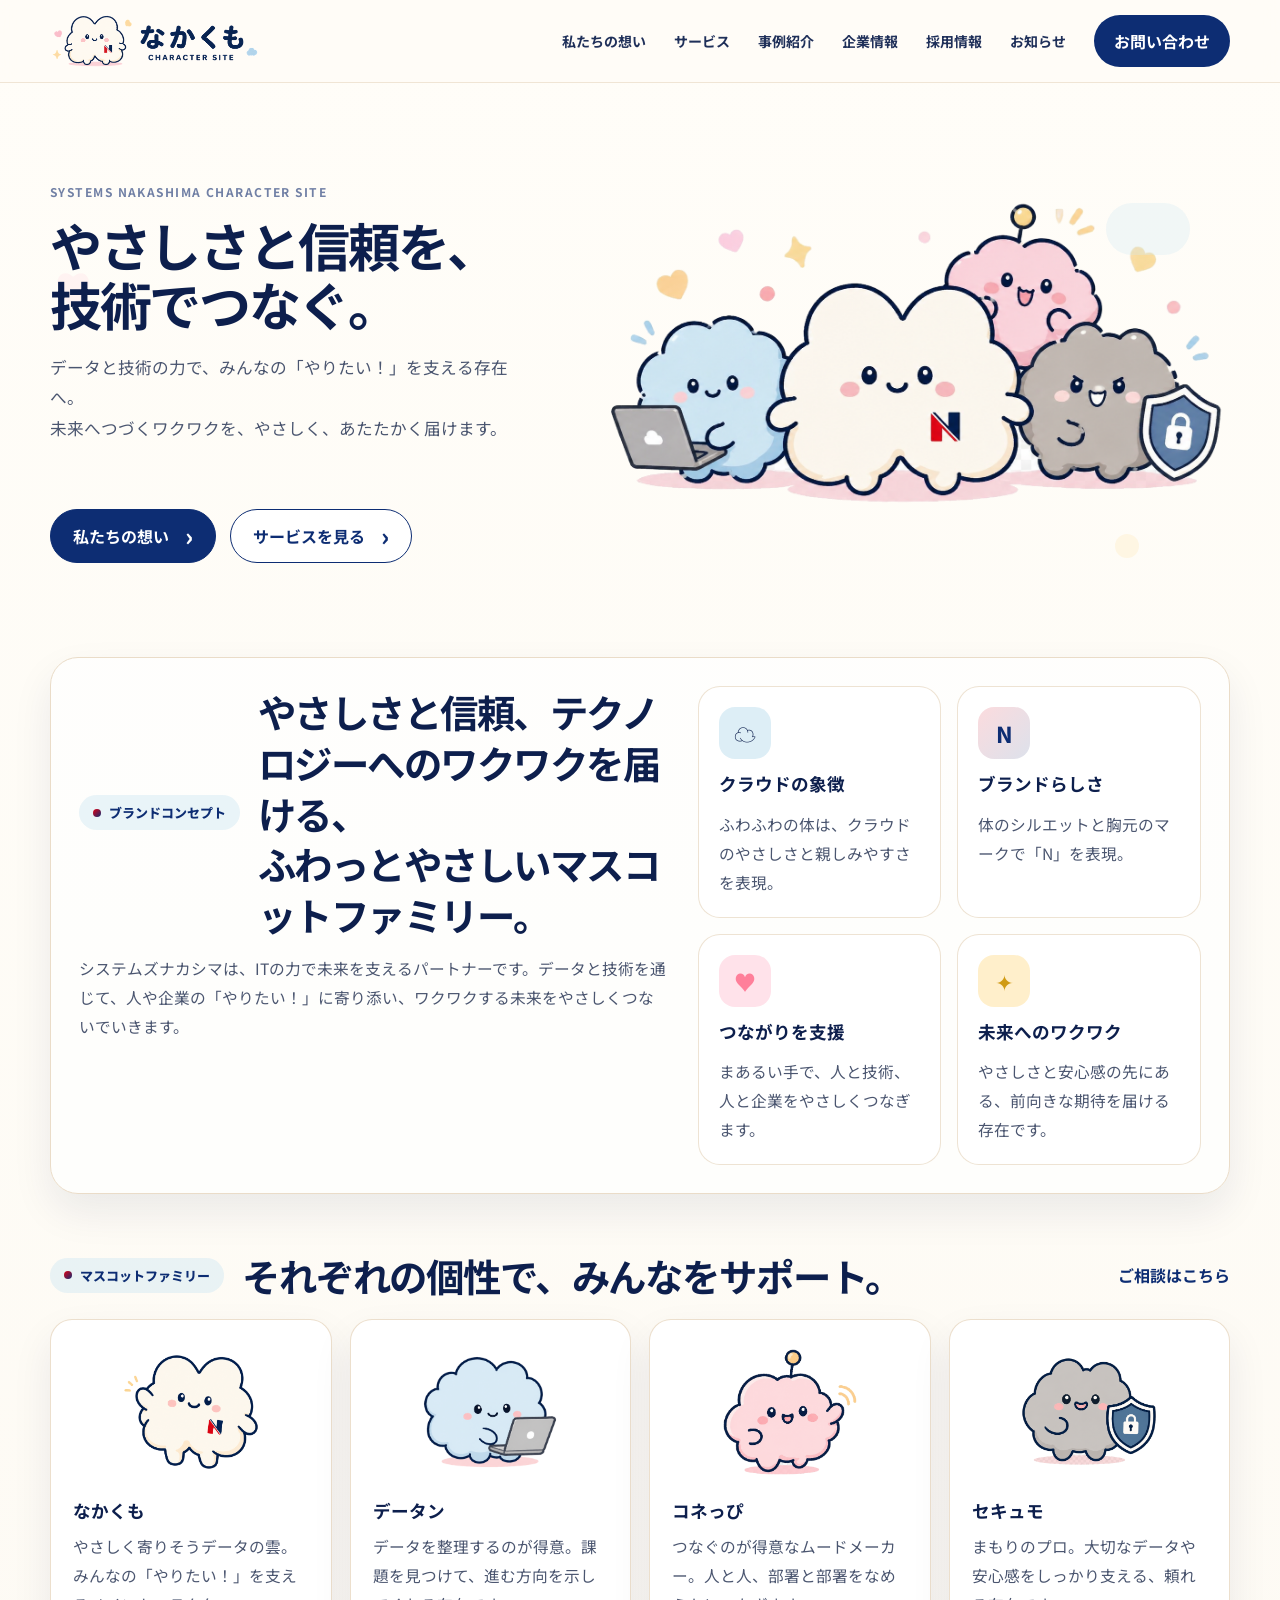
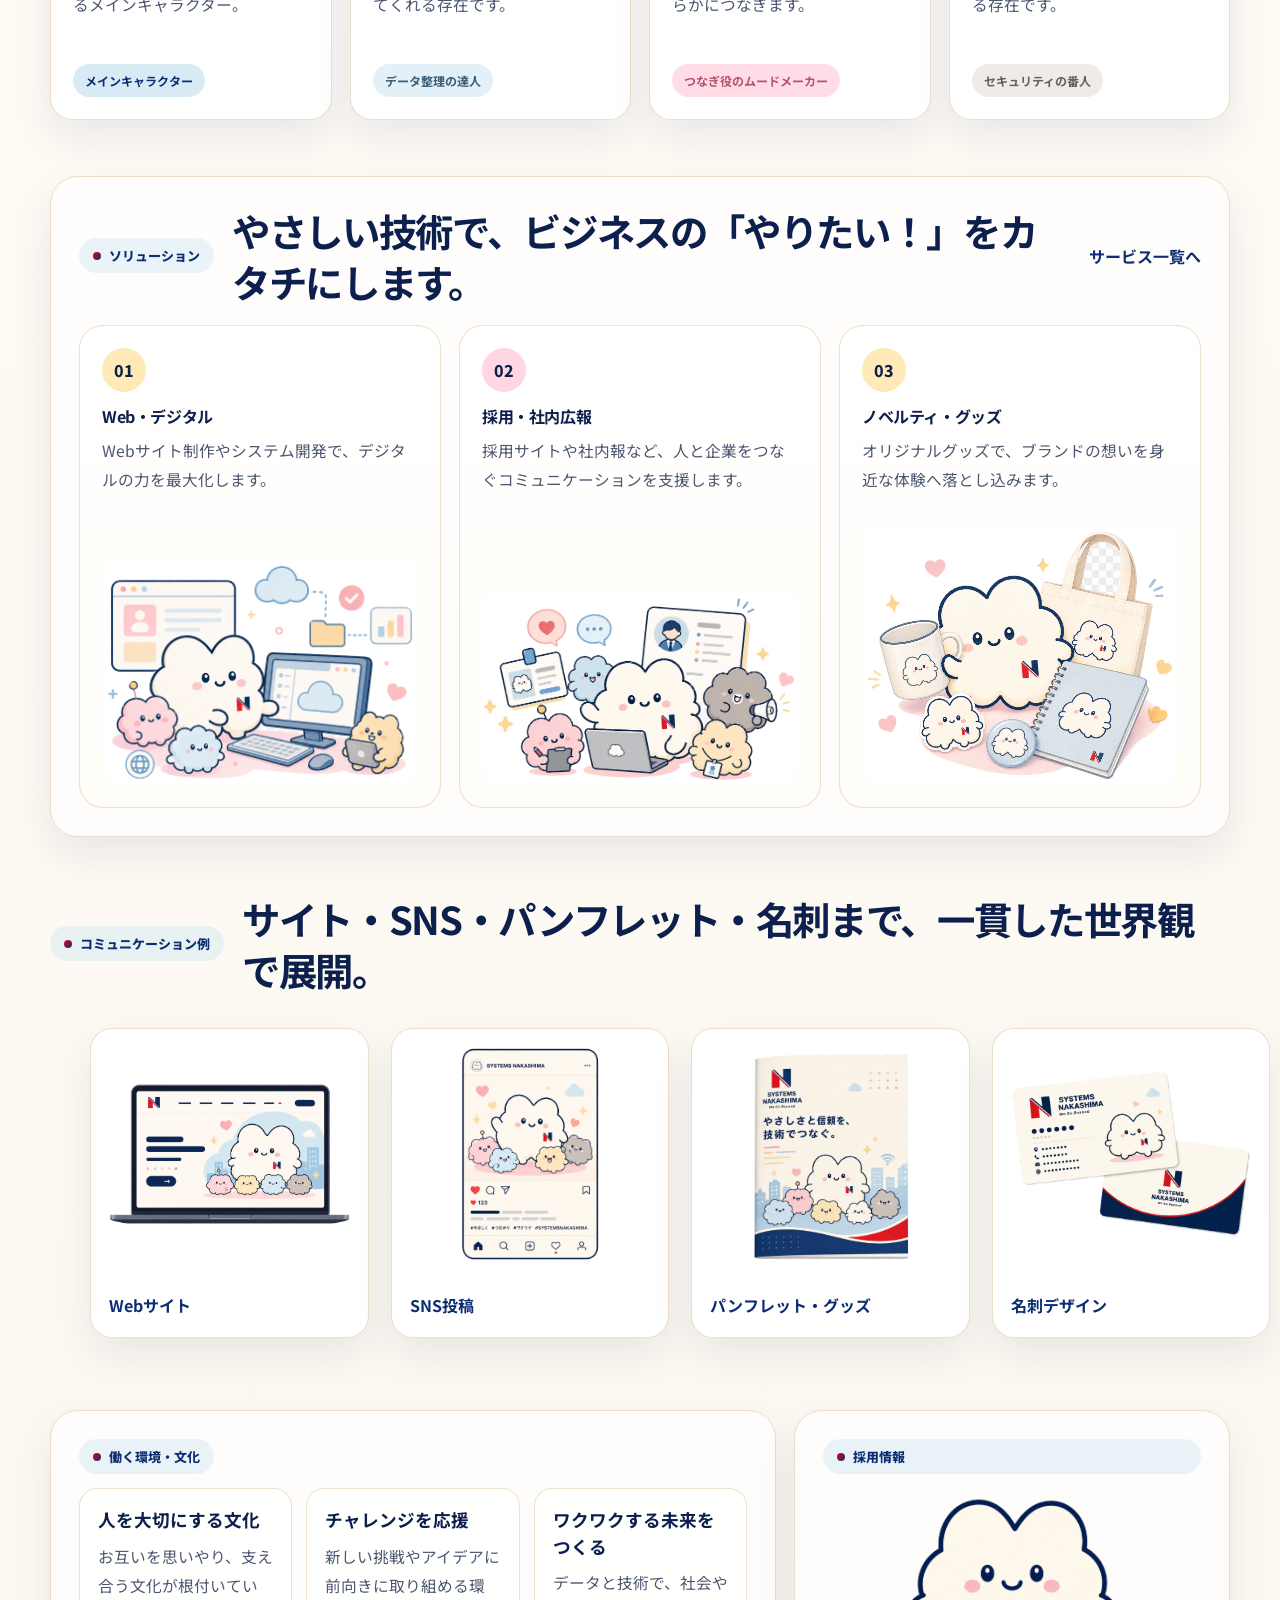
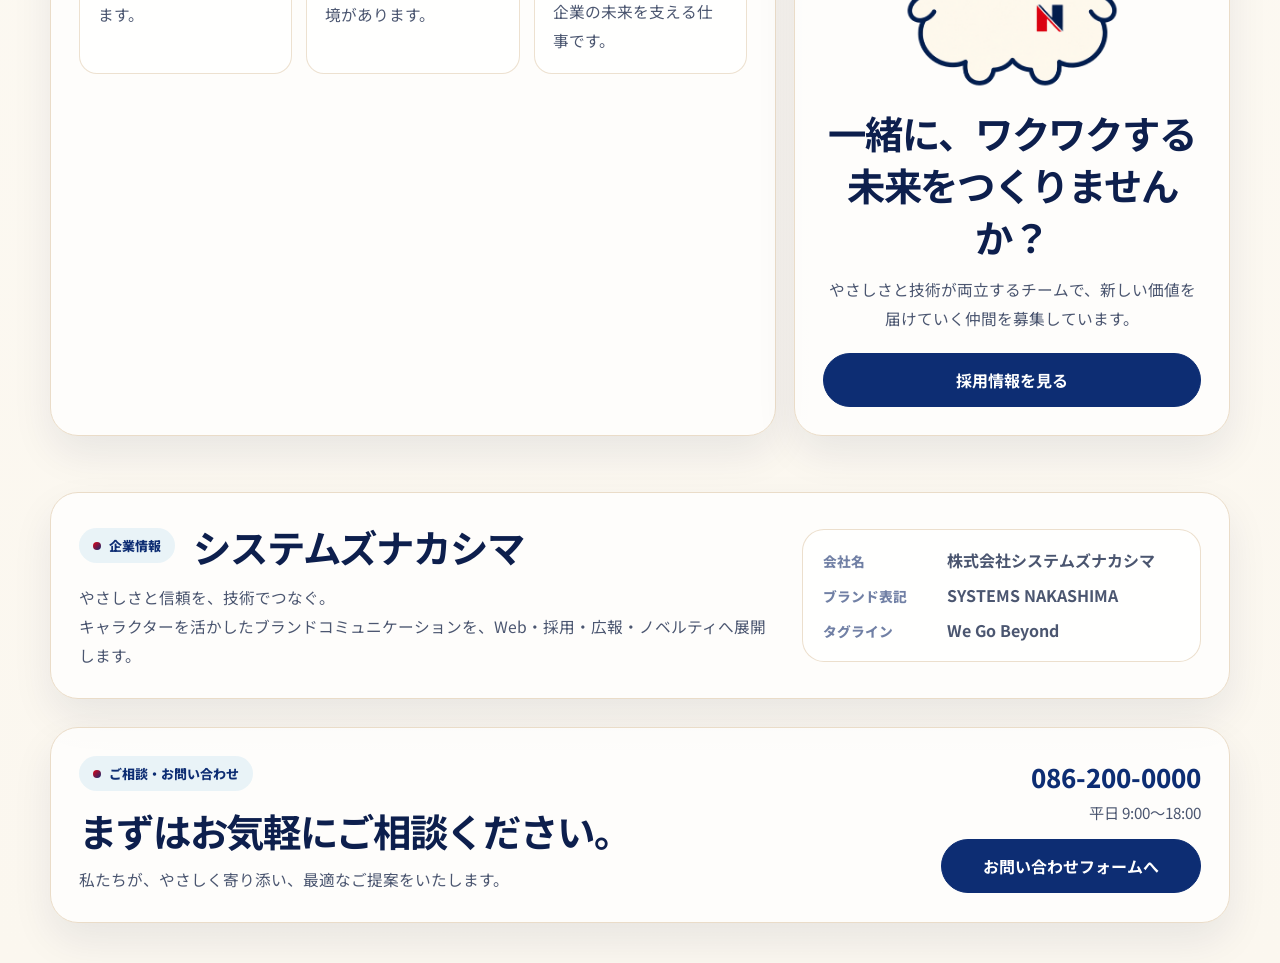
==== commit f64897cc: "Add files via upload" ====
--- a/index.html
+++ b/index.html
@@ -3,12 +3,7 @@
 <head>
   <meta charset="UTF-8" />
   <meta name="viewport" content="width=device-width, initial-scale=1.0" />
-    <link rel="icon" href="/favicon.ico" sizes="any">
-  <link rel="icon" type="image/png" href="/favicon.png">
-  <link rel="apple-touch-icon" href="/apple-touch-icon.png">
-  <link rel="manifest" href="/site.webmanifest">
-  <meta name="theme-color" content="#0D2D73">
-<title>なかくも｜システムズナカシマ キャラクターサイト</title>
+  <title>なかくも｜システムズナカシマ キャラクターサイト</title>
   <meta name="description" content="システムズナカシマのキャラクターサイト。やさしさと信頼を、技術でつなぐマスコットファミリー「なかくも」たちの世界観を紹介します。">
   <link rel="canonical" href="https://nakakumo.vercel.app/">
 
@@ -37,7 +32,7 @@
   <header class="site-header">
     <div class="container header-inner">
       <a href="#top" class="brand brand-mascot">
-        <img src="header_mascot_logo.png" alt="なかくも CHARACTER SITE" />
+        <img src="logo.png" alt="なかくも CHARACTER SITE" />
       </a>
 
       <button class="menu-toggle" id="menuToggle" aria-label="メニューを開く" aria-expanded="false">☰</button>
@@ -80,10 +75,12 @@
 
     <section class="section" id="about">
       <div class="container card concept-card">
-        <div class="section-label">ブランドコンセプト</div>
         <div class="concept-grid">
           <div>
-            <h2>やさしさと信頼、テクノロジーへのワクワクを届ける、<br>ふわっとやさしいマスコットファミリー。</h2>
+            <div class="section-title-row">
+              <div class="section-label">ブランドコンセプト</div>
+              <h2>やさしさと信頼、テクノロジーへのワクワクを届ける、<br>ふわっとやさしいマスコットファミリー。</h2>
+            </div>
             <p>システムズナカシマは、ITの力で未来を支えるパートナーです。データと技術を通じて、人や企業の「やりたい！」に寄り添い、ワクワクする未来をやさしくつないでいきます。</p>
           </div>
           <div class="concept-points">
@@ -115,7 +112,7 @@
     <section class="section" id="examples">
       <div class="container">
         <div class="section-head">
-          <div>
+          <div class="section-title-row">
             <div class="section-label">マスコットファミリー</div>
             <h2>それぞれの個性で、みんなをサポート。</h2>
           </div>
@@ -154,7 +151,7 @@
     <section class="section" id="services">
       <div class="container services-wrap card">
         <div class="section-head services-head">
-          <div>
+          <div class="section-title-row">
             <div class="section-label">ソリューション</div>
             <h2>やさしい技術で、ビジネスの「やりたい！」をカタチにします。</h2>
           </div>
@@ -195,7 +192,7 @@
     <section class="section showcase-section">
       <div class="container">
         <div class="section-head">
-          <div>
+          <div class="section-title-row">
             <div class="section-label">コミュニケーション例</div>
             <h2>サイト・SNS・パンフレット・名刺まで、一貫した世界観で展開。</h2>
           </div>
@@ -253,16 +250,27 @@
 
     <section class="section" id="company">
       <div class="container info-banner card">
-        <div>
-          <div class="section-label">企業情報</div>
-          <h2>システムズナカシマ</h2>
+        <div class="company-main">
+          <div class="section-title-row company-title-row">
+            <div class="section-label">企業情報</div>
+            <h2>システムズナカシマ</h2>
+          </div>
           <p>やさしさと信頼を、技術でつなぐ。<br>キャラクターを活かしたブランドコミュニケーションを、Web・採用・広報・ノベルティへ展開します。</p>
         </div>
-        <ul>
-          <li>会社名：株式会社システムズナカシマ</li>
-          <li>ブランド表記：SYSTEMS NAKASHIMA</li>
-          <li>タグライン：We Go Beyond</li>
-        </ul>
+        <dl class="company-meta">
+          <div>
+            <dt>会社名</dt>
+            <dd>株式会社システムズナカシマ</dd>
+          </div>
+          <div>
+            <dt>ブランド表記</dt>
+            <dd>SYSTEMS NAKASHIMA</dd>
+          </div>
+          <div>
+            <dt>タグライン</dt>
+            <dd>We Go Beyond</dd>
+          </div>
+        </dl>
       </div>
     </section>
   </main>
--- a/styles.css
+++ b/styles.css
@@ -1365,254 +1365,180 @@
 }
 
 
-/* v13: desktop hero layered / editorial depth */
-/* 目的: PC版ヒーローを「左に文字・右に画像を並べただけ」から、少し重なりのある立体的な構成にする */
+/* v13: final PC section/title/company/logo fixes */
+/* 1) ロゴは既存の logo.png を使う前提。altだけ表示される事故を防ぐためサイズも明示 */
+.site-header .brand-mascot img {
+  display: block;
+  height: auto;
+  object-fit: contain;
+}
+
+/* PC: section label + heading should sit in one readable row */
 @media (min-width: 881px) {
-  .hero-integrated {
-    position: relative;
-    padding-top: 56px;
-    padding-bottom: 56px;
-  }
-
-  .hero-integrated::before {
-    content: "";
-    position: absolute;
-    left: 44%;
-    top: 24%;
-    width: 420px;
-    height: 300px;
-    border-radius: 999px;
-    background: radial-gradient(circle, rgba(207, 231, 242, .22) 0%, rgba(207, 231, 242, 0) 68%);
-    pointer-events: none;
-    z-index: 0;
-  }
-
-  .hero-integrated::after {
-    content: "";
-    position: absolute;
-    left: 38%;
-    bottom: 18%;
-    width: 360px;
-    height: 210px;
-    border-radius: 999px;
-    background: radial-gradient(circle, rgba(255, 214, 226, .18) 0%, rgba(255, 214, 226, 0) 70%);
-    pointer-events: none;
-    z-index: 0;
-  }
-
-  .hero-integrated .hero-grid {
-    position: relative;
-    z-index: 1;
-    grid-template-columns: minmax(500px, .86fr) minmax(620px, 1.14fr);
-    grid-template-areas:
-      "copy visual"
-      "actions visual";
-    gap: 18px 0;
+  /* Override previous v12 grid attempt */
+  .section-head > div:first-child,
+  .section-head > .section-title-row {
+    display: flex !important;
+    grid-template-columns: none !important;
     align-items: center;
-  }
-
-  .hero-integrated .hero-copy {
-    position: relative;
-    z-index: 3;
-    padding-top: 0;
-    max-width: 640px;
-  }
-
-  .hero-integrated h1 {
-    font-size: clamp(3.05rem, 4.15vw, 3.85rem);
-    line-height: 1.1;
-    letter-spacing: -0.055em;
-  }
-
-  .hero-integrated h1 .hero-line {
-    display: block;
+    justify-content: flex-start;
+    gap: 18px;
+    min-width: 0;
+  }
+
+  .section-title-row {
+    display: flex;
+    align-items: center;
+    gap: 18px;
+    min-width: 0;
+  }
+
+  .section-title-row .section-label {
+    flex: 0 0 auto;
+    margin: 0;
     white-space: nowrap;
   }
 
-  .hero-integrated .lead {
-    max-width: 610px;
-    position: relative;
-    z-index: 3;
-  }
-
-  .hero-integrated .hero-actions {
-    position: relative;
-    z-index: 4;
-    margin-top: 6px;
-  }
-
-  .hero-integrated .hero-visual {
-    position: relative;
-    z-index: 1;
-    margin-left: -96px;
-    transform: translateX(34px);
-    padding: 0;
-    border: 0;
-    background: transparent;
-    box-shadow: none;
-    overflow: visible;
-  }
-
-  .hero-integrated .hero-visual::before {
-    content: "";
-    display: block;
-    position: absolute;
-    left: 12%;
-    right: 5%;
-    bottom: 8%;
-    height: 34%;
-    border-radius: 999px;
-    background: radial-gradient(circle, rgba(255, 233, 182, .40) 0%, rgba(255, 233, 182, 0) 72%);
-    filter: blur(2px);
-    z-index: 0;
-  }
-
-  .hero-integrated .hero-visual img {
-    position: relative;
-    z-index: 1;
-    width: 120%;
-    max-width: none;
-    max-height: 530px;
-    object-fit: contain;
-    transform: translateX(-5%);
-  }
-
-  .hero-integrated .deco-heart {
-    z-index: 2;
-    top: 38%;
-    left: 3.5%;
-  }
-
-  .hero-integrated .deco-cloud {
-    z-index: 2;
-    top: 28%;
-    right: 5.5%;
-  }
-
-  .hero-integrated .deco-dot {
-    z-index: 2;
-    right: 9%;
-    bottom: 22%;
-  }
-}
-
-/* 少し狭いPCでは、重なりを弱める */
-@media (min-width: 881px) and (max-width: 1180px) {
-  .hero-integrated .hero-grid {
-    grid-template-columns: minmax(450px, .9fr) minmax(500px, 1.1fr);
-  }
-
-  .hero-integrated .hero-visual {
-    margin-left: -64px;
-    transform: translateX(16px);
-  }
-
-  .hero-integrated .hero-visual img {
-    width: 114%;
-    max-height: 455px;
-  }
-
-  .hero-integrated h1 {
-    font-size: clamp(2.85rem, 4vw, 3.35rem);
-  }
-}
-
-/* スマホは前回の縦積み統合ヒーローを維持 */
+  .section-title-row h2 {
+    min-width: 0;
+    margin: 0;
+    line-height: 1.32;
+  }
+
+  .section-head {
+    align-items: center;
+  }
+
+  .section-head .text-link,
+  .services-head .text-link {
+    white-space: nowrap;
+    flex: 0 0 auto;
+    min-width: max-content;
+  }
+
+  /* Concept card: label is now inside the text column, not a separate left rail */
+  .concept-card {
+    display: block !important;
+  }
+
+  .concept-grid {
+    grid-template-columns: minmax(0, 1.08fr) minmax(360px, .92fr);
+    align-items: start;
+  }
+
+  .concept-grid > div:first-child .section-title-row {
+    margin-bottom: 14px;
+  }
+
+  .concept-grid h2 {
+    letter-spacing: -0.04em;
+  }
+
+  /* Services heading: keep label and title in the same visual row */
+  .services-head {
+    align-items: center;
+  }
+
+  .services-head .section-title-row {
+    flex: 1 1 auto;
+  }
+
+  /* Avoid 02 title dropping */
+  .service-card h3 {
+    white-space: nowrap;
+    letter-spacing: -0.025em;
+    font-size: clamp(1rem, 1.18vw, 1.12rem);
+  }
+
+  /* Company info: replace detached bullet list with structured meta card */
+  .info-banner {
+    grid-template-columns: minmax(0, 1fr) minmax(360px, .58fr);
+    align-items: center;
+    gap: 34px;
+  }
+
+  .company-main {
+    min-width: 0;
+  }
+
+  .company-title-row {
+    margin-bottom: 12px;
+  }
+
+  .company-meta {
+    margin: 0;
+    padding: 18px 20px;
+    list-style: none;
+    border: 1px solid rgba(234, 220, 200, .9);
+    border-radius: 22px;
+    background: rgba(255, 255, 255, .72);
+    display: grid;
+    gap: 10px;
+  }
+
+  .company-meta div {
+    display: grid;
+    grid-template-columns: 112px minmax(0, 1fr);
+    gap: 12px;
+    align-items: baseline;
+  }
+
+  .company-meta dt {
+    color: #7180a5;
+    font-weight: 800;
+    font-size: .86rem;
+    white-space: nowrap;
+  }
+
+  .company-meta dd {
+    margin: 0;
+    color: var(--sub);
+    font-weight: 700;
+    line-height: 1.55;
+  }
+
+  .info-banner ul {
+    display: none;
+  }
+}
+
+/* Mobile/tablet: stack title rows so nothing gets cramped */
 @media (max-width: 880px) {
-  .hero-integrated .hero-visual {
-    margin-left: 0;
-    transform: none;
-  }
-}
-
-
-/* v14: icon alignment and final visual cleanup */
-/* 記号文字はフォントごとに重心がズレるため、概念カードのアイコンは疑似要素で再配置 */
-.concept-points .icon {
-  line-height: 1;
-  flex-shrink: 0;
-  overflow: hidden;
-}
-
-.concept-points .icon-cloud,
-.concept-points .icon-heart,
-.concept-points .icon-star,
-.concept-points .icon-n {
-  font-size: 0;
-}
-
-.concept-points .icon-cloud::before,
-.concept-points .icon-heart::before,
-.concept-points .icon-star::before,
-.concept-points .icon-n::before {
-  display: block;
-  line-height: 1;
-}
-
-.concept-points .icon-cloud::before {
-  content: "☁";
-  font-size: 22px;
-  transform: translateY(-1px);
-}
-
-.concept-points .icon-heart::before {
-  content: "♥";
-  font-size: 23px;
-  transform: translateY(-1px);
-}
-
-.concept-points .icon-star::before {
-  content: "✦";
-  font-size: 25px;
-  transform: translateY(-4px);
-}
-
-.concept-points .icon-n::before {
-  content: "N";
-  font-size: 22px;
-  font-weight: 800;
-  transform: translateY(-1px);
-}
-
-/* モバイルで概念カードのアイコンと見出しの高さが揃うように保険 */
-@media (max-width: 640px) {
-  .concept-points article {
+  .section-title-row {
+    display: flex;
+    flex-direction: column;
+    align-items: flex-start;
+    gap: 12px;
+  }
+
+  .section-title-row .section-label {
+    margin: 0;
+  }
+
+  .company-meta {
+    margin: 18px 0 0;
+    padding: 16px;
+    border: 1px solid rgba(234, 220, 200, .9);
+    border-radius: 20px;
+    background: rgba(255, 255, 255, .72);
     display: grid;
-    grid-template-columns: auto minmax(0, 1fr);
-    column-gap: 18px;
-    row-gap: 12px;
-    align-items: center;
-  }
-
-  .concept-points article .icon {
-    grid-column: 1;
-    grid-row: 1;
-    margin-bottom: 0;
-  }
-
-  .concept-points article h3 {
-    grid-column: 2;
-    grid-row: 1;
+    gap: 10px;
+  }
+
+  .company-meta div {
+    display: grid;
+    gap: 2px;
+  }
+
+  .company-meta dt {
+    color: #7180a5;
+    font-weight: 800;
+    font-size: .84rem;
+  }
+
+  .company-meta dd {
     margin: 0;
-  }
-
-  .concept-points article p {
-    grid-column: 1 / -1;
-    margin-top: 0;
-  }
-}
-
-/* PC版のセクション導入で、ラベル横見出しが詰まりすぎる場合の保険 */
-@media (min-width: 881px) {
-  .section-head > div:first-child {
-    min-width: 0;
-  }
-
-  .section-head h2 {
-    overflow-wrap: anywhere;
-  }
-
-  .section-head .text-link {
-    min-width: max-content;
-  }
-}
+    color: var(--sub);
+    font-weight: 700;
+  }
+}
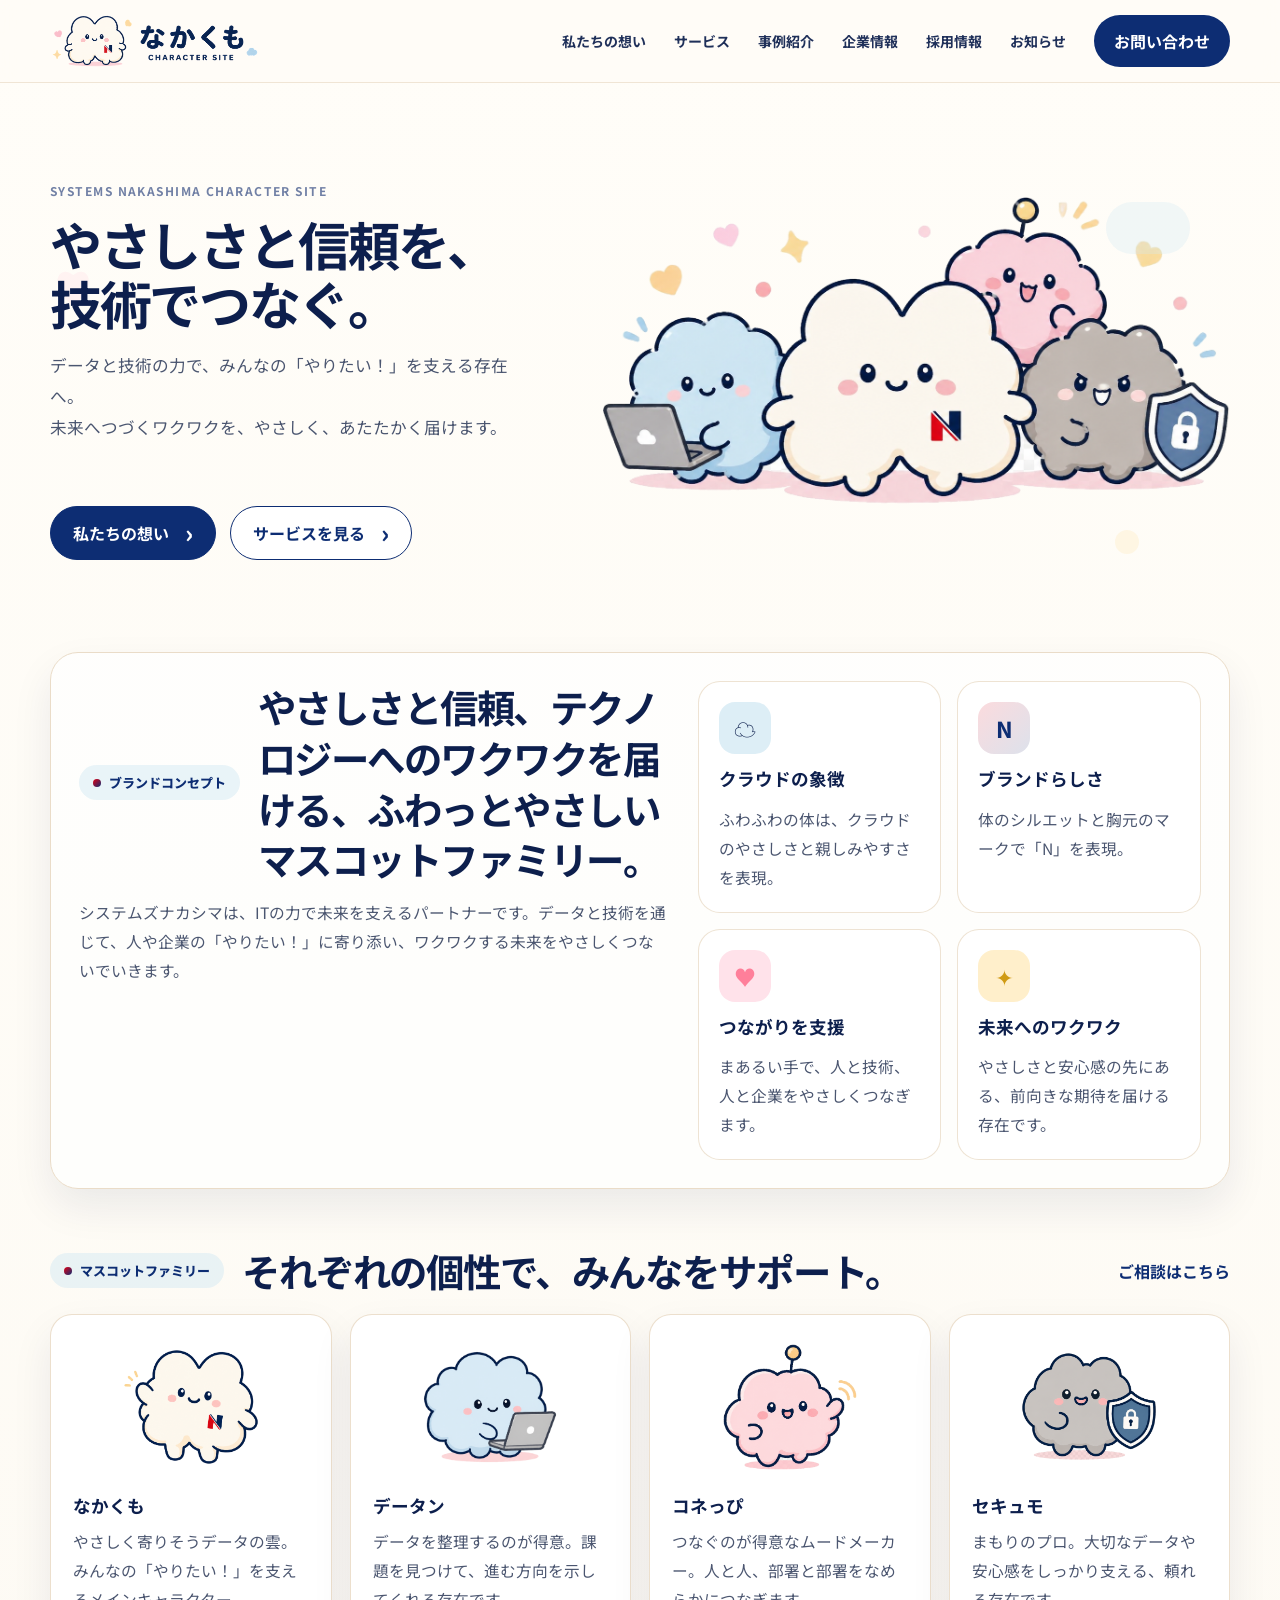
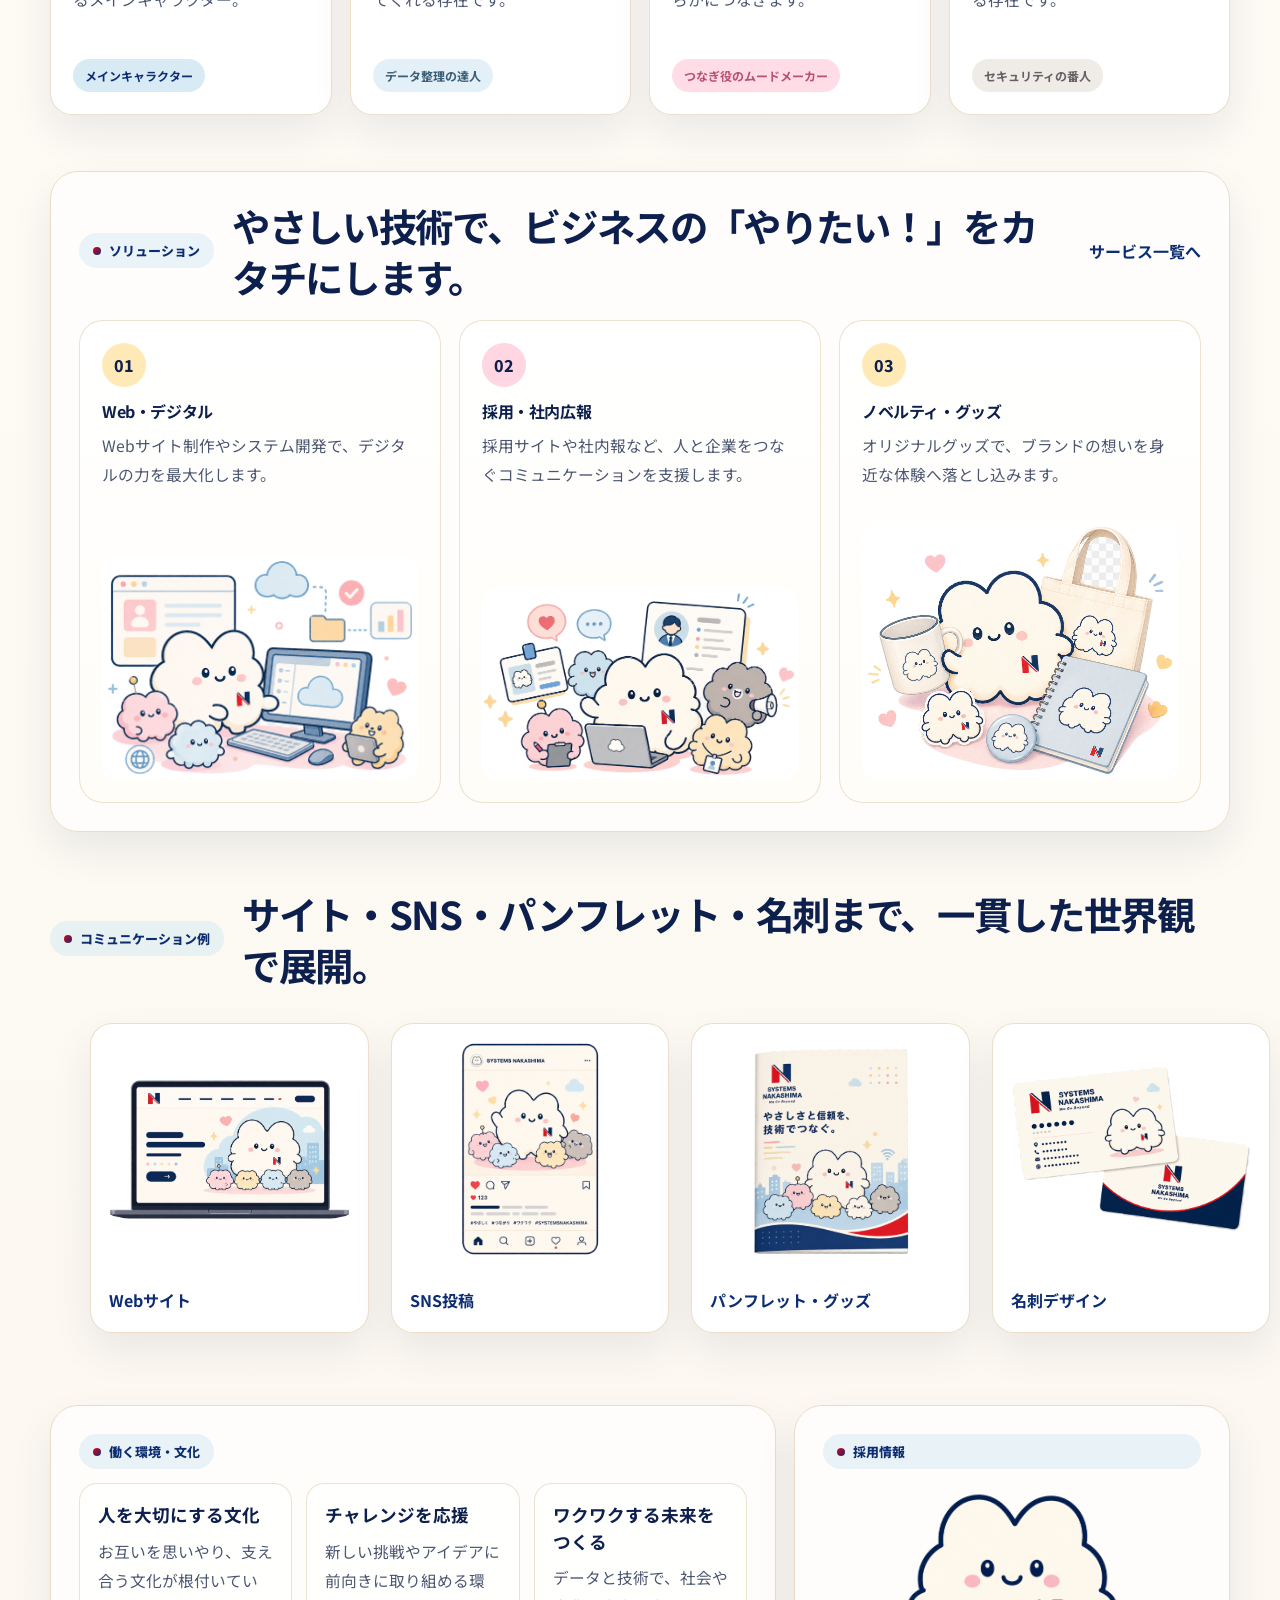
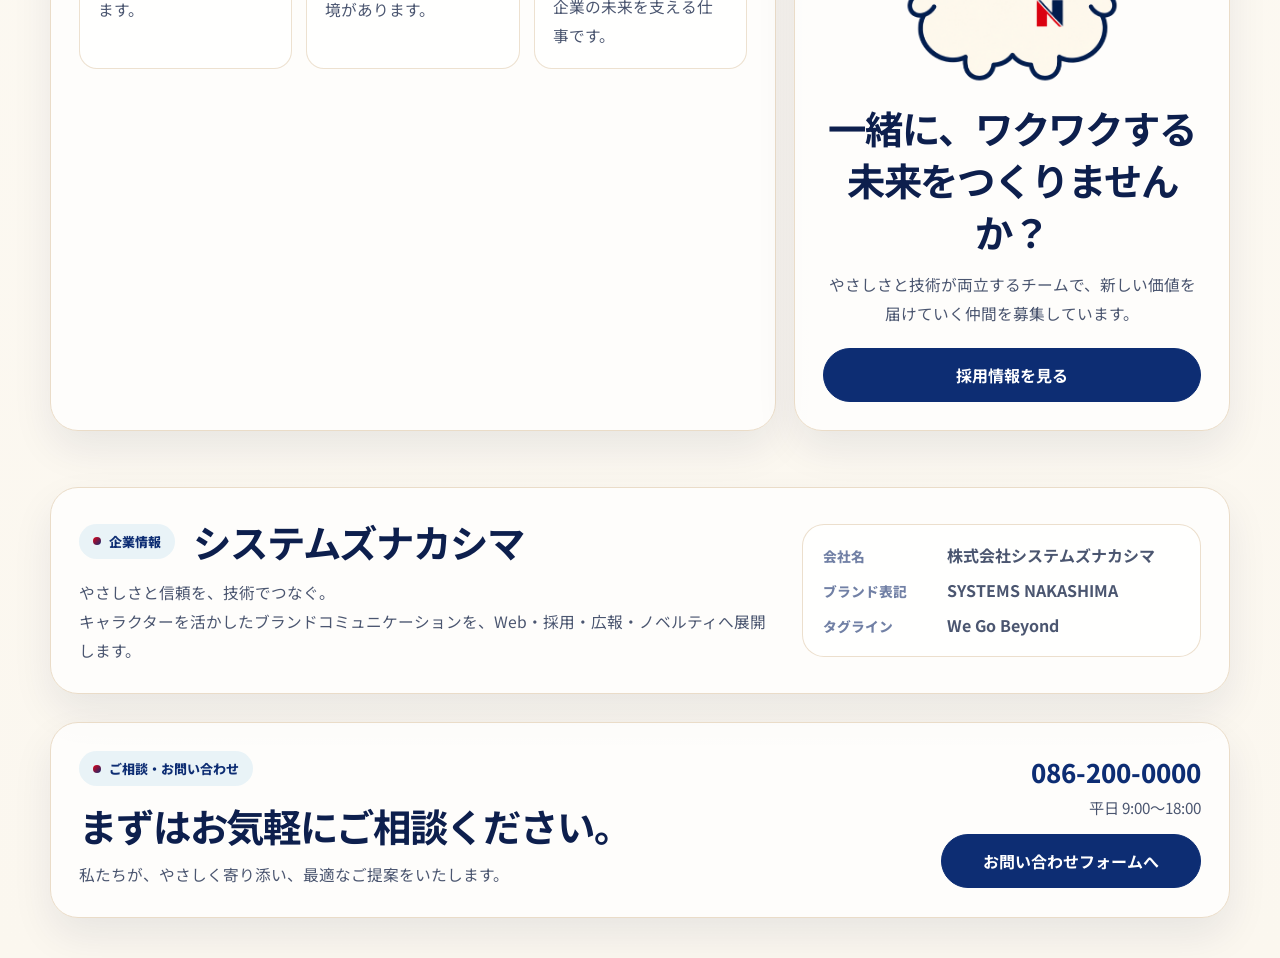
==== commit c0a0afff: "Add files via upload" ====
--- a/index.html
+++ b/index.html
@@ -55,7 +55,7 @@
       <div class="container hero-grid">
         <div class="hero-copy">
           <p class="eyebrow">SYSTEMS NAKASHIMA CHARACTER SITE</p>
-          <h1><span class="hero-line">やさしさと信頼を、</span><span class="hero-line">技術でつなぐ。</span></h1>
+          <h1>やさしさと信頼を、技術でつなぐ。</h1>
           <p class="lead">データと技術の力で、みんなの「やりたい！」を支える存在へ。<br>未来へつづくワクワクを、やさしく、あたたかく届けます。</p>
         </div>
 
@@ -79,7 +79,7 @@
           <div>
             <div class="section-title-row">
               <div class="section-label">ブランドコンセプト</div>
-              <h2>やさしさと信頼、テクノロジーへのワクワクを届ける、<br>ふわっとやさしいマスコットファミリー。</h2>
+              <h2>やさしさと信頼、テクノロジーへのワクワクを届ける、ふわっとやさしいマスコットファミリー。</h2>
             </div>
             <p>システムズナカシマは、ITの力で未来を支えるパートナーです。データと技術を通じて、人や企業の「やりたい！」に寄り添い、ワクワクする未来をやさしくつないでいきます。</p>
           </div>
--- a/styles.css
+++ b/styles.css
@@ -1542,3 +1542,74 @@
     font-weight: 700;
   }
 }
+
+
+/* v14: requested hard fixes */
+/* logo: keep simple logo.png, do not depend on header_mascot_logo.png */
+.site-header .brand-mascot img {
+  display: block;
+  width: 210px;
+  max-height: 58px;
+  height: auto;
+  object-fit: contain;
+}
+
+/* remove forced title line splitting */
+.hero-integrated h1 .hero-line {
+  display: inline !important;
+  white-space: normal !important;
+}
+
+/* hero image: no frame/card/border */
+.hero-integrated .hero-visual {
+  padding: 0 !important;
+  border: 0 !important;
+  background: transparent !important;
+  box-shadow: none !important;
+  border-radius: 0 !important;
+  overflow: visible !important;
+}
+
+.hero-integrated .hero-visual::before {
+  display: none !important;
+}
+
+.hero-integrated .hero-visual img {
+  border: 0 !important;
+  background: transparent !important;
+  box-shadow: none !important;
+}
+
+/* smartphone: keep image centered and frameless */
+@media (max-width: 640px) {
+  .site-header .brand-mascot img {
+    width: 180px;
+    max-height: 52px;
+  }
+
+  .hero-integrated h1 {
+    word-break: keep-all;
+    overflow-wrap: normal;
+  }
+
+  .hero-integrated .hero-visual {
+    padding: 0 !important;
+    border: 0 !important;
+    background: transparent !important;
+    box-shadow: none !important;
+    border-radius: 0 !important;
+    margin-inline: auto !important;
+    left: auto !important;
+    right: auto !important;
+    transform: none !important;
+  }
+
+  .hero-integrated .hero-visual img {
+    display: block;
+    margin-inline: auto !important;
+    width: 100%;
+    max-height: 285px;
+    object-fit: contain;
+    object-position: center;
+  }
+}
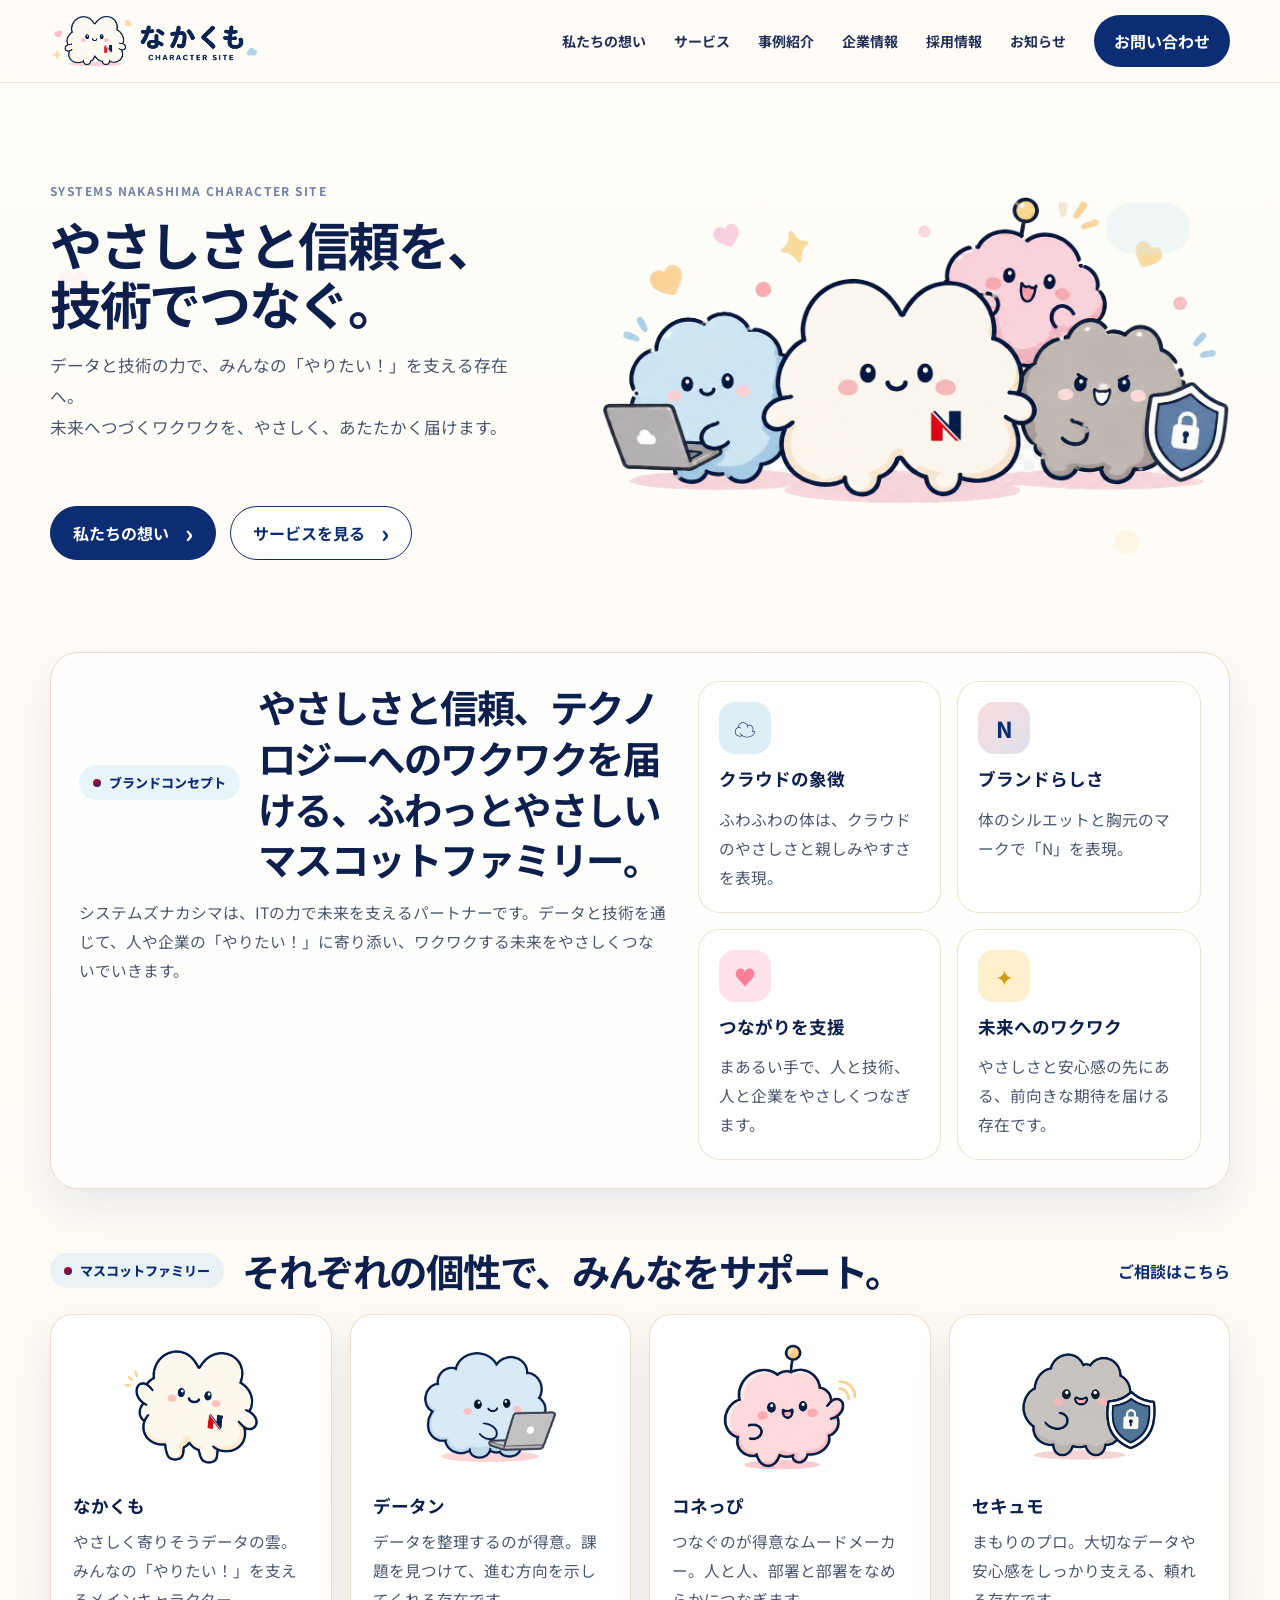
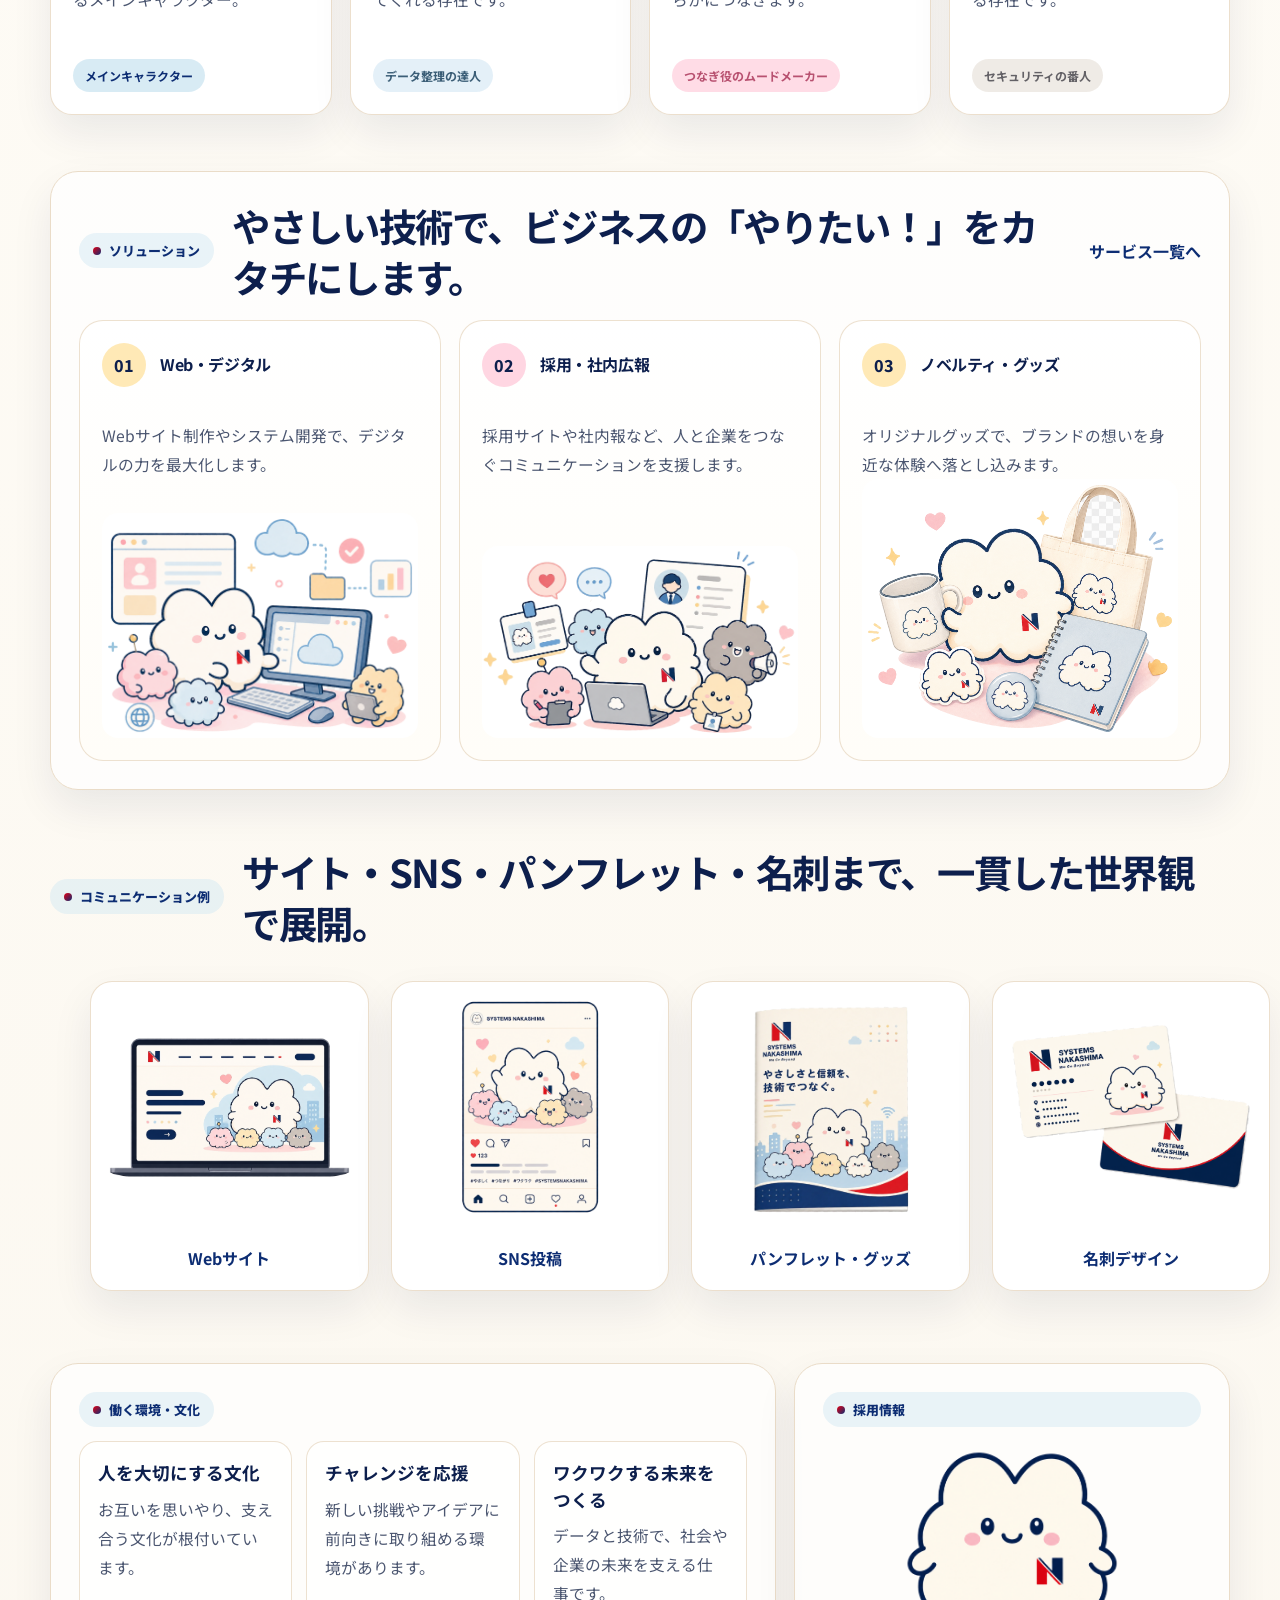
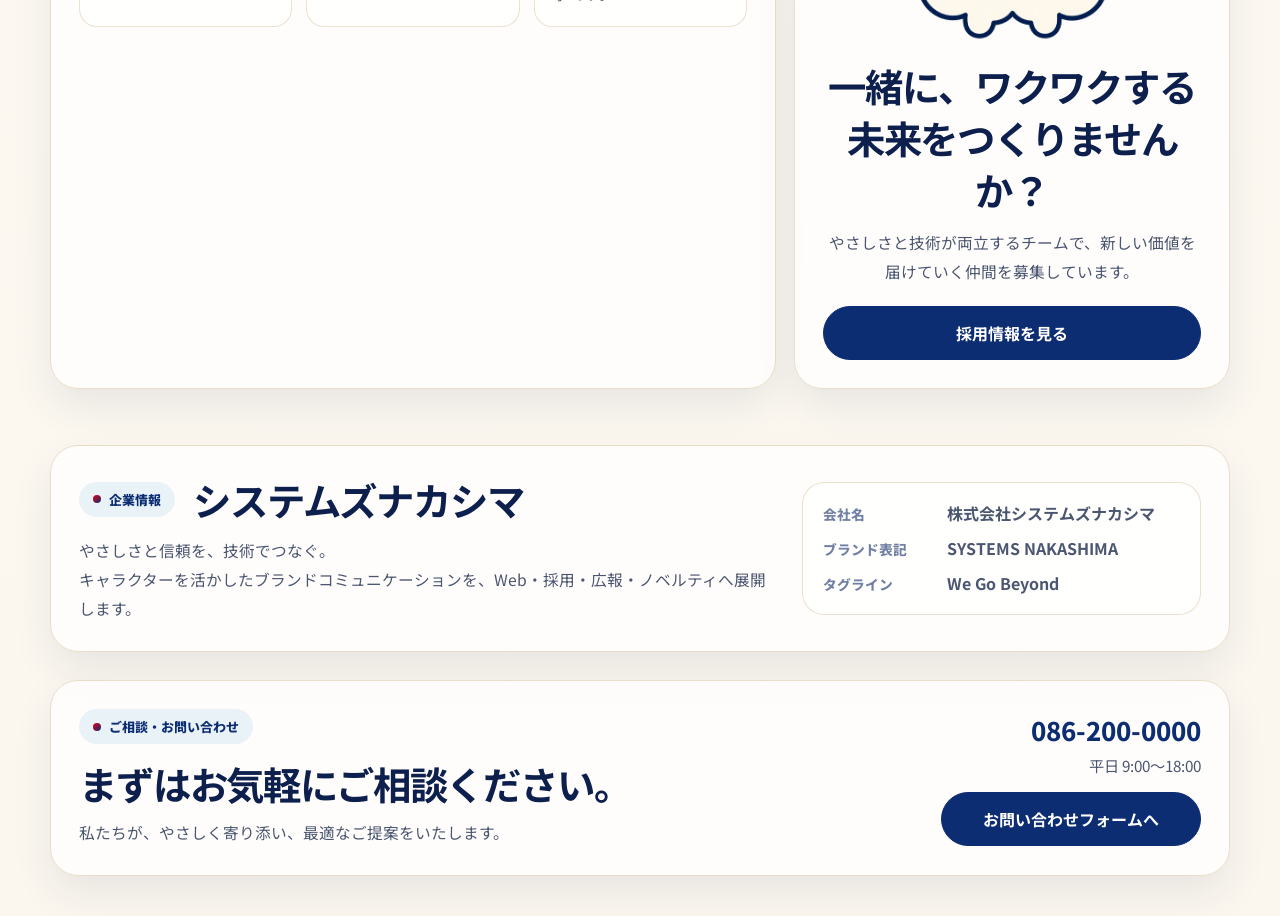
==== commit 695f57bd: "Add files via upload" ====
--- a/index.html
+++ b/index.html
@@ -160,27 +160,33 @@
 
         <div class="services-grid">
           <article class="service-card">
-            <div class="service-no">01</div>
+            <div class="service-card-head">
+              <div class="service-no">01</div>
+              <h3>Web・デジタル</h3>
+            </div>
             <div class="service-copy">
-              <h3>Web・デジタル</h3>
               <p>Webサイト制作やシステム開発で、デジタルの力を最大化します。</p>
             </div>
             <img src="solution_web.png" alt="Web・デジタルのイメージ" />
           </article>
 
           <article class="service-card">
-            <div class="service-no service-no-pink">02</div>
+            <div class="service-card-head">
+              <div class="service-no service-no-pink">02</div>
+              <h3>採用・社内広報</h3>
+            </div>
             <div class="service-copy">
-              <h3>採用・社内広報</h3>
               <p>採用サイトや社内報など、人と企業をつなぐコミュニケーションを支援します。</p>
             </div>
             <img src="solution_recruit.png" alt="採用・社内広報のイメージ" />
           </article>
 
           <article class="service-card">
-            <div class="service-no service-no-yellow">03</div>
+            <div class="service-card-head">
+              <div class="service-no service-no-yellow">03</div>
+              <h3>ノベルティ・グッズ</h3>
+            </div>
             <div class="service-copy">
-              <h3>ノベルティ・グッズ</h3>
               <p>オリジナルグッズで、ブランドの想いを身近な体験へ落とし込みます。</p>
             </div>
             <img src="solution_goods.png" alt="ノベルティ・グッズのイメージ" />
--- a/styles.css
+++ b/styles.css
@@ -1613,3 +1613,229 @@
     object-position: center;
   }
 }
+
+
+/* v15: six-point correction lock */
+/* 1. Header logo: use existing logo.png only. */
+.site-header .brand-mascot img {
+  display: block;
+  width: 210px;
+  max-height: 58px;
+  height: auto;
+  object-fit: contain;
+}
+
+/* 2. No forced split for hero heading / no hero-line behavior. */
+.hero-integrated h1 .hero-line {
+  display: inline !important;
+  white-space: normal !important;
+}
+
+.hero-integrated h1 {
+  word-break: keep-all;
+  overflow-wrap: normal;
+}
+
+/* 3. Hero visual must not be a framed card. */
+.hero-integrated .hero-visual {
+  padding: 0 !important;
+  border: 0 !important;
+  background: transparent !important;
+  box-shadow: none !important;
+  border-radius: 0 !important;
+  overflow: visible !important;
+}
+
+.hero-integrated .hero-visual::before {
+  display: none !important;
+}
+
+.hero-integrated .hero-visual img {
+  display: block;
+  border: 0 !important;
+  background: transparent !important;
+  box-shadow: none !important;
+  object-fit: contain;
+}
+
+/* 4. Section label + heading row on PC. */
+@media (min-width: 881px) {
+  .section-title-row,
+  .section-head > .section-title-row {
+    display: flex !important;
+    align-items: center;
+    justify-content: flex-start;
+    gap: 18px;
+    min-width: 0;
+  }
+
+  .section-title-row .section-label {
+    flex: 0 0 auto;
+    margin: 0;
+    white-space: nowrap;
+  }
+
+  .section-title-row h2 {
+    min-width: 0;
+    margin: 0;
+    line-height: 1.32;
+  }
+
+  .section-head {
+    align-items: center;
+  }
+
+  .section-head .text-link,
+  .services-head .text-link {
+    white-space: nowrap;
+    flex: 0 0 auto;
+    min-width: max-content;
+  }
+
+  .concept-card {
+    display: block !important;
+  }
+
+  .concept-grid {
+    grid-template-columns: minmax(0, 1.08fr) minmax(360px, .92fr);
+    align-items: start;
+  }
+
+  .concept-grid > div:first-child .section-title-row {
+    margin-bottom: 14px;
+  }
+}
+
+/* 5. Service card: number icon + title in one row. */
+.service-card-head {
+  display: flex;
+  align-items: center;
+  gap: 14px;
+  margin-bottom: 14px;
+}
+
+.service-card-head .service-no {
+  flex: 0 0 auto;
+  margin: 0;
+}
+
+.service-card-head h3 {
+  margin: 0;
+  min-width: 0;
+  line-height: 1.35;
+}
+
+.service-copy h3 {
+  margin: 0;
+}
+
+@media (min-width: 881px) {
+  .service-card h3 {
+    white-space: nowrap;
+    letter-spacing: -0.025em;
+    font-size: clamp(1rem, 1.18vw, 1.12rem);
+  }
+
+  .service-copy {
+    min-height: auto !important;
+  }
+}
+
+/* 6. Company info: make the right-side info a structured card, not a floating bullet block. */
+.info-banner ul {
+  display: none !important;
+}
+
+.company-meta {
+  margin: 18px 0 0;
+  padding: 16px;
+  border: 1px solid rgba(234, 220, 200, .9);
+  border-radius: 20px;
+  background: rgba(255, 255, 255, .72);
+  display: grid;
+  gap: 10px;
+}
+
+.company-meta div {
+  display: grid;
+  gap: 2px;
+}
+
+.company-meta dt {
+  color: #7180a5;
+  font-weight: 800;
+  font-size: .84rem;
+}
+
+.company-meta dd {
+  margin: 0;
+  color: var(--sub);
+  font-weight: 700;
+}
+
+@media (min-width: 881px) {
+  .info-banner {
+    grid-template-columns: minmax(0, 1fr) minmax(360px, .58fr);
+    align-items: center;
+    gap: 34px;
+  }
+
+  .company-meta {
+    margin: 0;
+    padding: 18px 20px;
+    border-radius: 22px;
+  }
+
+  .company-meta div {
+    display: grid;
+    grid-template-columns: 112px minmax(0, 1fr);
+    gap: 12px;
+    align-items: baseline;
+  }
+
+  .company-meta dt {
+    white-space: nowrap;
+    font-size: .86rem;
+  }
+
+  .company-meta dd {
+    line-height: 1.55;
+  }
+}
+
+/* Smartphone: keep hero image centered and frameless. */
+@media (max-width: 640px) {
+  .site-header .brand-mascot img {
+    width: 180px;
+    max-height: 52px;
+  }
+
+  .hero-integrated .hero-visual {
+    margin-inline: auto !important;
+    left: auto !important;
+    right: auto !important;
+    transform: none !important;
+  }
+
+  .hero-integrated .hero-visual img {
+    margin-inline: auto !important;
+    width: 100%;
+    max-height: 285px;
+    object-position: center;
+  }
+}
+
+
+/* v16: showcase card heading centering */
+/* コミュニケーション例カードの見出しを中央寄せ */
+.showcase-card figcaption {
+  width: 100%;
+  text-align: center !important;
+  justify-content: center !important;
+  align-items: center;
+  display: flex;
+}
+
+.showcase-card img {
+  margin-inline: auto;
+}
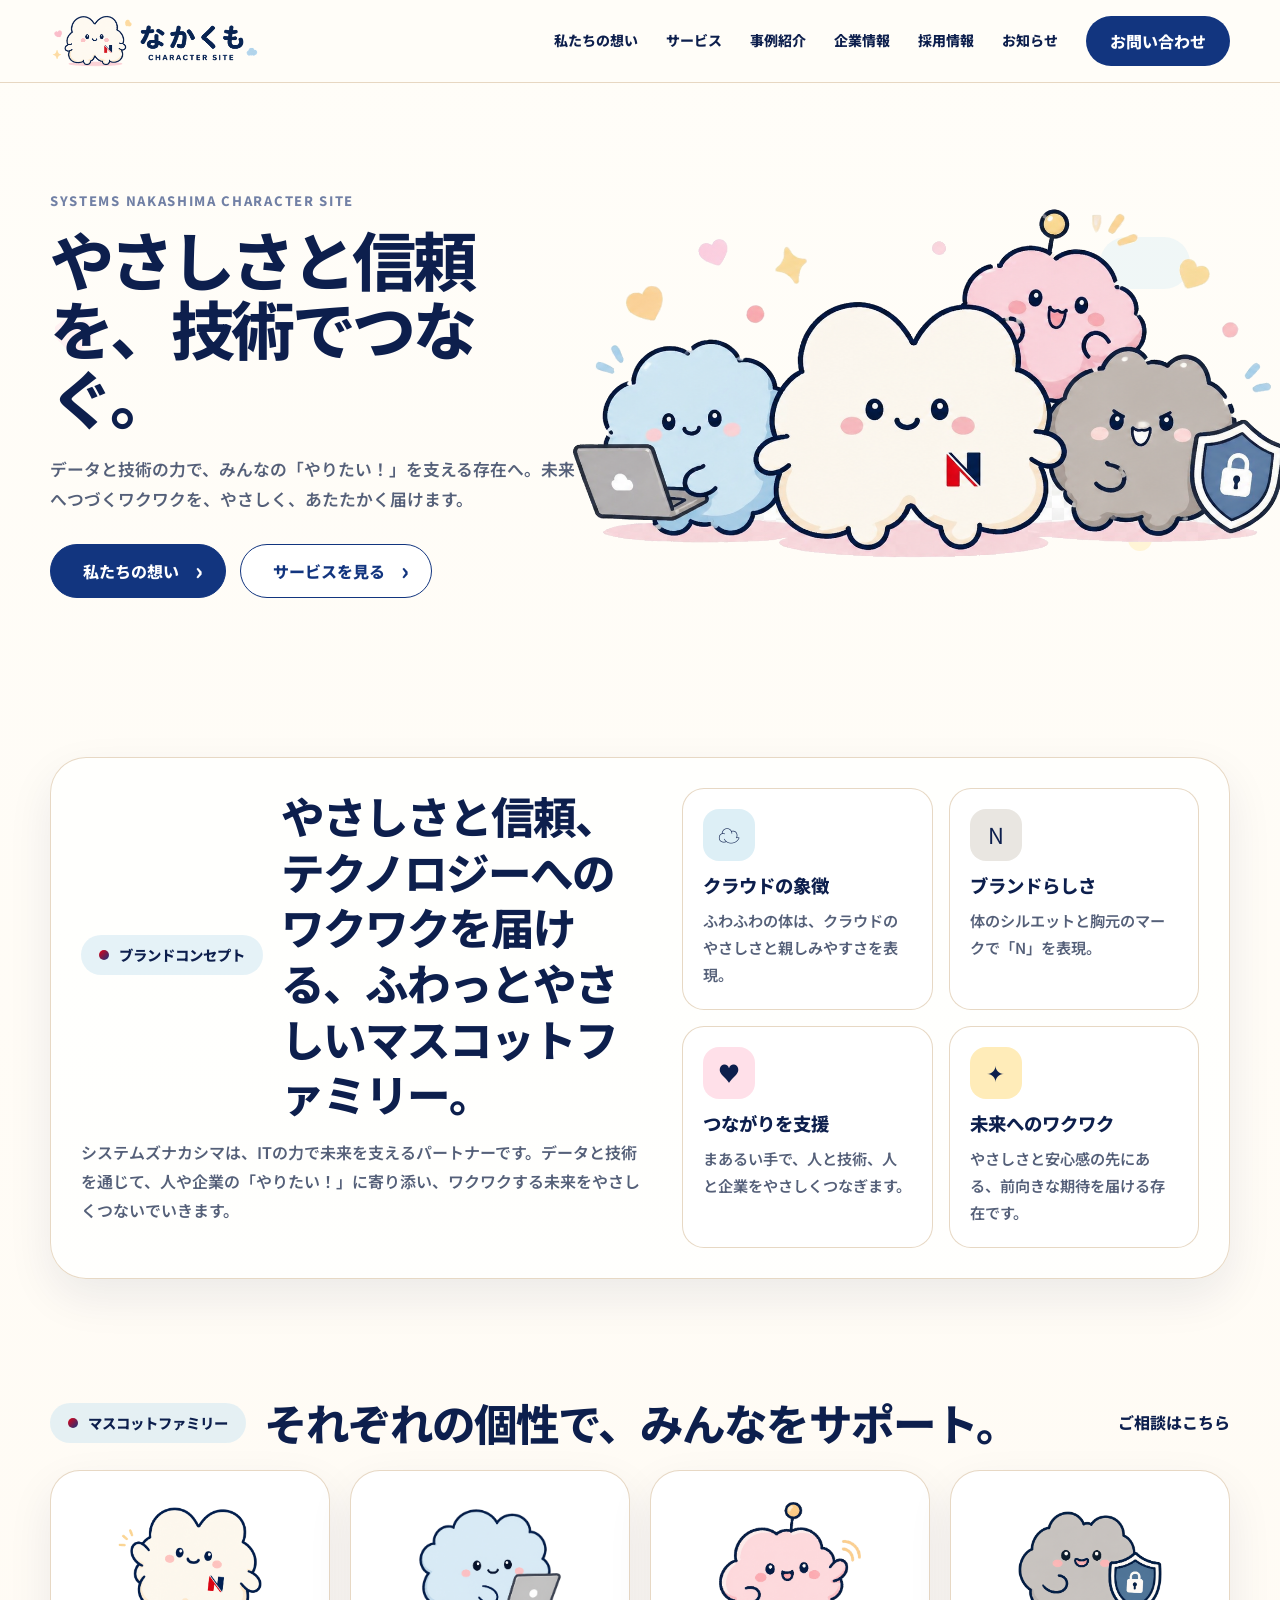
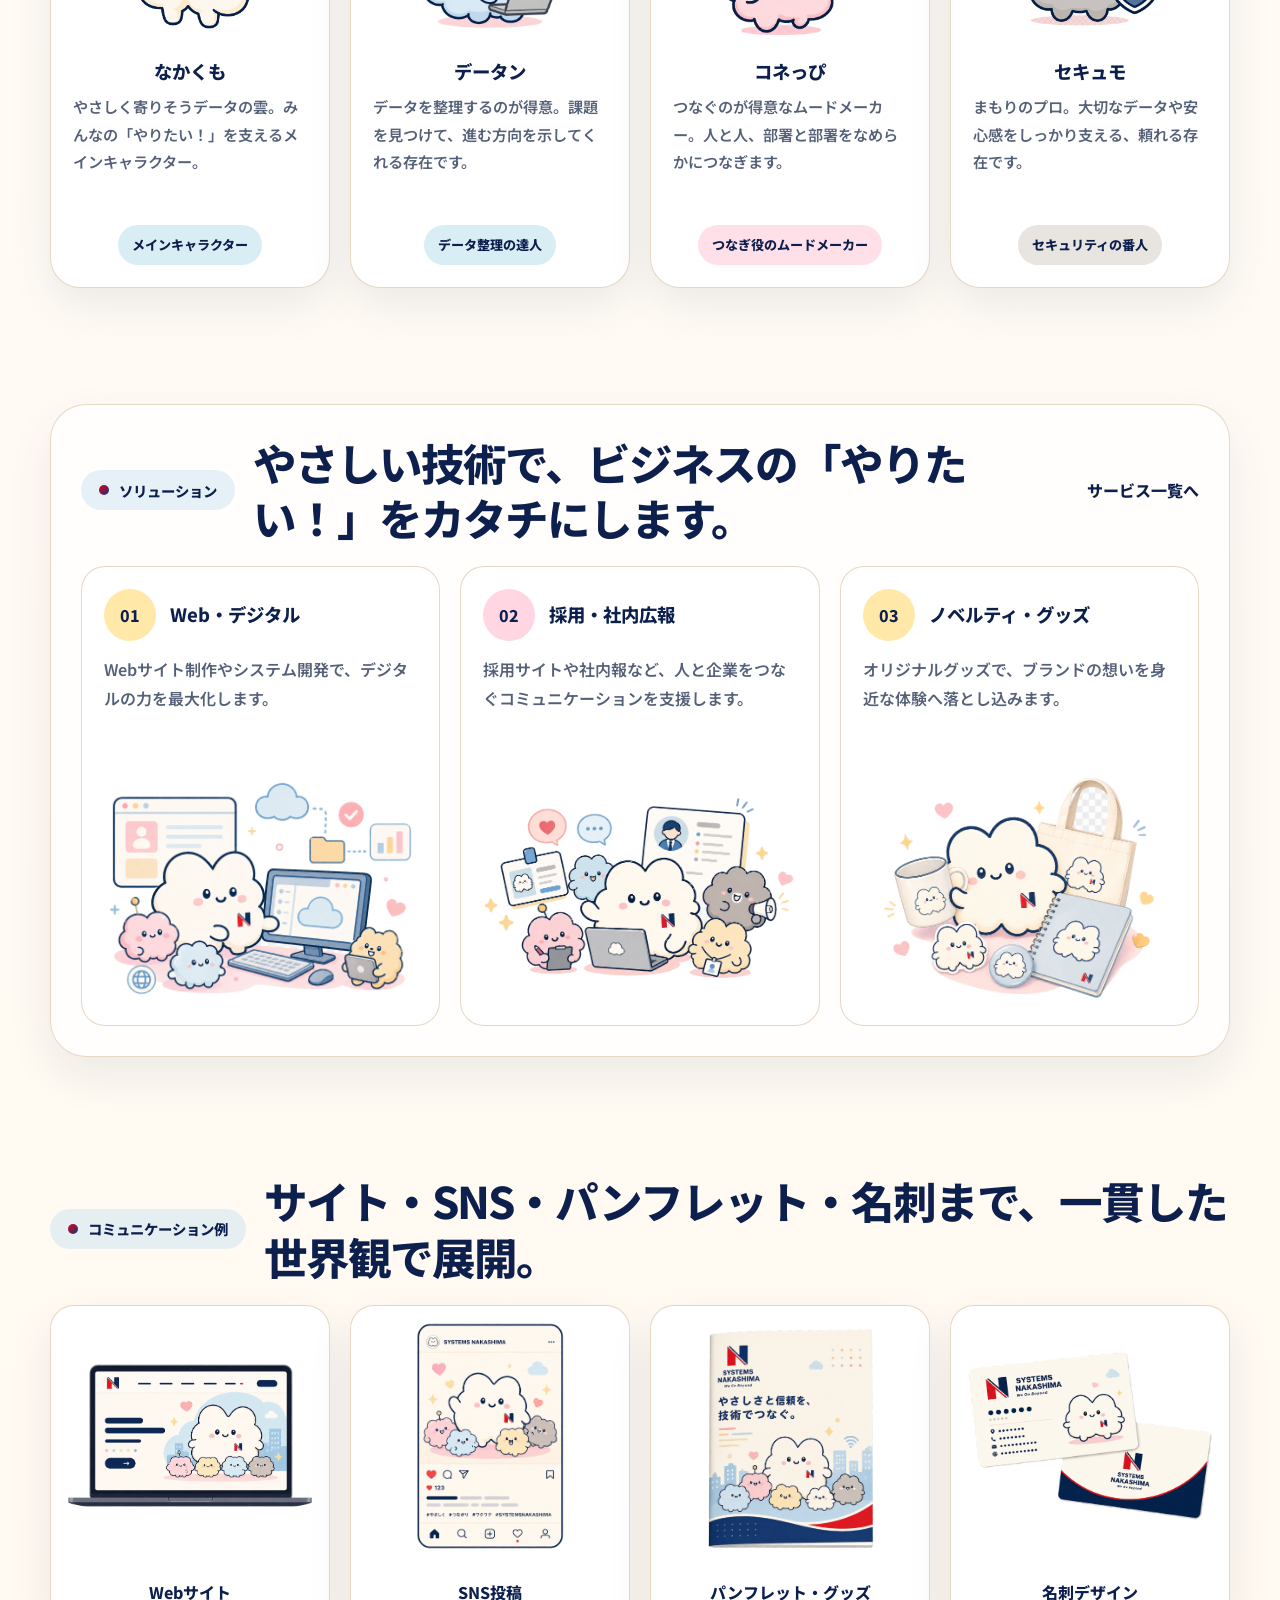
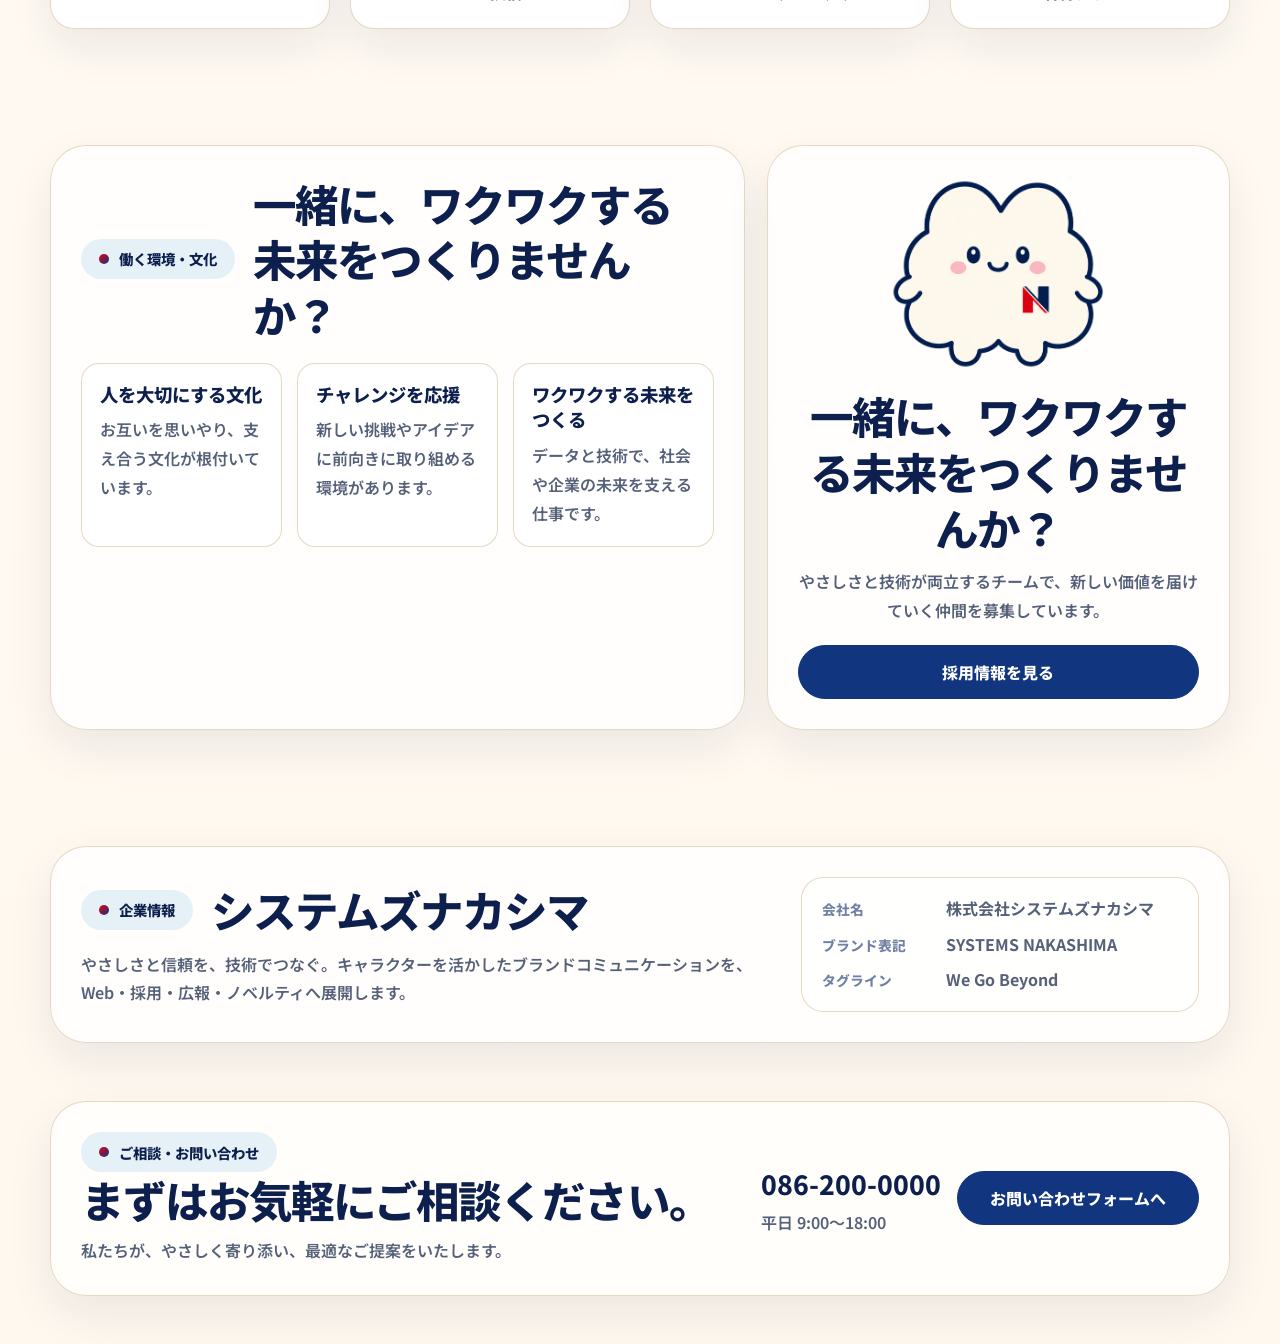
==== commit 6048b770: "Add files via upload" ====
--- a/index.html
+++ b/index.html
@@ -22,6 +22,7 @@
   <meta name="twitter:title" content="なかくも｜システムズナカシマ キャラクターサイト">
   <meta name="twitter:description" content="やさしさと信頼を、技術でつなぐ。システムズナカシマのマスコットファミリー「なかくも」たちのキャラクターサイト。">
   <meta name="twitter:image" content="https://nakakumo.vercel.app/ogp.png">
+
   <link rel="preconnect" href="https://fonts.googleapis.com">
   <link rel="preconnect" href="https://fonts.gstatic.com" crossorigin>
   <link href="https://fonts.googleapis.com/css2?family=Noto+Sans+JP:wght@400;500;700;800&display=swap" rel="stylesheet">
@@ -29,6 +30,7 @@
 </head>
 <body>
   <div class="site-bg"></div>
+
   <header class="site-header">
     <div class="container header-inner">
       <a href="#top" class="brand brand-mascot">
@@ -56,16 +58,14 @@
         <div class="hero-copy">
           <p class="eyebrow">SYSTEMS NAKASHIMA CHARACTER SITE</p>
           <h1>やさしさと信頼を、技術でつなぐ。</h1>
-          <p class="lead">データと技術の力で、みんなの「やりたい！」を支える存在へ。<br>未来へつづくワクワクを、やさしく、あたたかく届けます。</p>
-        </div>
-
+          <p class="lead">データと技術の力で、みんなの「やりたい！」を支える存在へ。未来へつづくワクワクを、やさしく、あたたかく届けます。</p>
+          <div class="hero-actions">
+            <a class="btn btn-primary" href="#about">私たちの想い</a>
+            <a class="btn btn-secondary" href="#services">サービスを見る</a>
+          </div>
+        </div>
         <div class="hero-visual">
           <img src="hero_family.png" alt="システムズナカシマのマスコットファミリー" />
-        </div>
-
-        <div class="hero-actions">
-          <a class="btn btn-primary" href="#about">私たちの想い</a>
-          <a class="btn btn-secondary" href="#services">サービスを見る</a>
         </div>
       </div>
       <div class="hero-deco deco-heart"></div>
@@ -76,7 +76,7 @@
     <section class="section" id="about">
       <div class="container card concept-card">
         <div class="concept-grid">
-          <div>
+          <div class="concept-copy">
             <div class="section-title-row">
               <div class="section-label">ブランドコンセプト</div>
               <h2>やさしさと信頼、テクノロジーへのワクワクを届ける、ふわっとやさしいマスコットファミリー。</h2>
@@ -227,7 +227,10 @@
     <section class="section culture-section" id="recruit">
       <div class="container culture-grid">
         <div class="culture-main card">
-          <div class="section-label">働く環境・文化</div>
+          <div class="section-title-row culture-title-row">
+            <div class="section-label">働く環境・文化</div>
+            <h2>一緒に、ワクワクする未来をつくりませんか？</h2>
+          </div>
           <div class="culture-points">
             <article>
               <h3>人を大切にする文化</h3>
@@ -245,7 +248,6 @@
         </div>
 
         <aside class="recruit-card card">
-          <div class="section-label">採用情報</div>
           <img src="main_mascot.png" alt="システムズナカシマのメインマスコット" />
           <h2>一緒に、ワクワクする未来をつくりませんか？</h2>
           <p>やさしさと技術が両立するチームで、新しい価値を届けていく仲間を募集しています。</p>
@@ -261,7 +263,7 @@
             <div class="section-label">企業情報</div>
             <h2>システムズナカシマ</h2>
           </div>
-          <p>やさしさと信頼を、技術でつなぐ。<br>キャラクターを活かしたブランドコミュニケーションを、Web・採用・広報・ノベルティへ展開します。</p>
+          <p>やさしさと信頼を、技術でつなぐ。キャラクターを活かしたブランドコミュニケーションを、Web・採用・広報・ノベルティへ展開します。</p>
         </div>
         <dl class="company-meta">
           <div>
@@ -301,10 +303,13 @@
   <script>
     const button = document.getElementById('menuToggle');
     const nav = document.getElementById('globalNav');
-    button.addEventListener('click', () => {
-      const isOpen = nav.classList.toggle('is-open');
-      button.setAttribute('aria-expanded', String(isOpen));
-    });
+
+    if (button && nav) {
+      button.addEventListener('click', () => {
+        const isOpen = nav.classList.toggle('is-open');
+        button.setAttribute('aria-expanded', String(isOpen));
+      });
+    }
   </script>
 </body>
 </html>
--- a/styles.css
+++ b/styles.css
@@ -1,1042 +1,46 @@
+* {
+  box-sizing: border-box;
+}
+
 :root {
-  --bg: #fbf7ef;
-  --card: rgba(255,255,255,0.74);
-  --line: #eadcc8;
-  --text: #0d1f4d;
-  --sub: #4b5670;
-  --navy: #0d2d73;
-  --red: #e50012;
+  --cream: #fffaf0;
+  --cream-2: #fffdf8;
+  --navy: #0d1f4d;
+  --sub: #556079;
+  --blue: #cfe8f2;
+  --yellow: #ffe8a8;
   --pink: #ffd6e2;
-  --blue: #cfe7f2;
-  --yellow: #ffe9b6;
-  --gray: #efebe5;
-  --shadow: 0 18px 40px rgba(13,31,77,0.08);
-  --radius-xl: 28px;
-  --radius-lg: 22px;
-  --radius-md: 18px;
-  --container: min(1180px, calc(100vw - 32px));
-}
-
-* { box-sizing: border-box; }
-html { scroll-behavior: smooth; }
+  --gray: #d8d1c9;
+  --red: #e60012;
+  --line: rgba(222, 202, 174, 0.72);
+  --shadow: 0 18px 46px rgba(13, 31, 77, 0.08);
+  --radius-lg: 30px;
+  --radius-xl: 36px;
+}
+
+html {
+  scroll-behavior: smooth;
+  background: var(--cream);
+}
+
 body {
   margin: 0;
-  font-family: "Noto Sans JP", system-ui, sans-serif;
-  color: var(--text);
-  background: linear-gradient(180deg, #fffdf8 0%, var(--bg) 100%);
-}
-img { max-width: 100%; display: block; }
-a { color: inherit; text-decoration: none; }
-.container { width: var(--container); margin: 0 auto; }
-.section { padding: 28px 0; }
-.card {
-  background: var(--card);
-  border: 1px solid var(--line);
-  border-radius: var(--radius-xl);
-  box-shadow: var(--shadow);
-}
-.section-label {
-  display: inline-flex;
-  align-items: center;
-  gap: 8px;
-  font-size: 13px;
-  font-weight: 800;
+  font-family: "Noto Sans JP", system-ui, -apple-system, BlinkMacSystemFont, sans-serif;
   color: var(--navy);
-  padding: 8px 14px;
-  border-radius: 999px;
-  background: rgba(207, 231, 242, 0.45);
-  margin-bottom: 14px;
-}
-.section-label::before {
-  content: "";
-  width: 8px;
-  height: 8px;
-  border-radius: 50%;
-  background: linear-gradient(135deg, var(--red), var(--navy));
-}
-h1, h2, h3, p { margin: 0; }
-h1 {
-  font-size: clamp(2.5rem, 6vw, 4.6rem);
-  line-height: 1.14;
-  letter-spacing: -0.04em;
-}
-h2 {
-  font-size: clamp(1.5rem, 3vw, 2.4rem);
-  line-height: 1.35;
-  letter-spacing: -0.03em;
-}
-h3 {
-  font-size: 1.1rem;
-  line-height: 1.5;
-}
-p {
-  color: var(--sub);
-  line-height: 1.85;
-  font-size: 0.98rem;
-}
-.eyebrow {
-  font-weight: 700;
-  letter-spacing: 0.12em;
-  font-size: 12px;
-  color: #7180a5;
-  margin-bottom: 12px;
-}
-.lead { margin-top: 18px; font-size: 1.04rem; }
-.btn {
-  display: inline-flex;
-  align-items: center;
-  justify-content: center;
-  min-height: 54px;
-  padding: 0 22px;
-  border-radius: 999px;
-  font-weight: 700;
-  border: 1.5px solid var(--navy);
-  transition: transform .2s ease, box-shadow .2s ease, background .2s ease;
-}
-.btn:hover { transform: translateY(-1px); box-shadow: 0 10px 25px rgba(13, 45, 115, .14); }
-.btn-primary { background: var(--navy); color: #fff; }
-.btn-secondary { background: #fff; color: var(--navy); }
-.btn-block { width: 100%; }
-.text-link {
-  color: var(--navy);
-  font-weight: 700;
-}
-
-.site-header {
-  position: sticky;
-  top: 0;
-  z-index: 30;
-  background: rgba(255, 252, 246, 0.88);
-  backdrop-filter: blur(14px);
-  border-bottom: 1px solid rgba(234, 220, 200, 0.7);
-}
-.header-inner {
-  display: grid;
-  grid-template-columns: auto 1fr auto;
-  align-items: center;
-  gap: 20px;
-  min-height: 78px;
-}
-.brand img { width: 128px; height: auto; object-fit: contain; }
-.global-nav {
-  display: flex;
-  align-items: center;
-  justify-content: center;
-  gap: 28px;
-  font-size: 14px;
-  font-weight: 700;
-}
-.global-nav a { color: var(--text); opacity: .92; }
-.header-cta {
-  display: inline-flex;
-  align-items: center;
-  justify-content: center;
-  padding: 14px 20px;
-  border-radius: 999px;
-  background: var(--navy);
-  color: #fff;
-  font-weight: 700;
-}
-.menu-toggle {
-  display: none;
-  border: 0;
-  background: var(--navy);
-  color: #fff;
-  width: 50px;
-  height: 50px;
-  border-radius: 50%;
-  font-size: 24px;
-  cursor: pointer;
-}
-
-.hero {
-  position: relative;
-  overflow: clip;
-  padding-top: 48px;
-}
-.hero-grid {
-  display: grid;
-  grid-template-columns: 1.1fr .9fr;
-  align-items: center;
-  gap: 26px;
-}
-.hero-copy {
-  padding: 28px 0;
-}
-.hero-actions {
-  display: flex;
-  flex-wrap: wrap;
-  gap: 14px;
-  margin-top: 28px;
-}
-.hero-visual {
-  position: relative;
-  padding: 28px;
-  border-radius: 38px;
-  background: radial-gradient(circle at 55% 38%, #fff 0%, rgba(255,255,255,.95) 44%, rgba(255,233,182,.45) 100%);
-  border: 1px solid rgba(234, 220, 200, 0.8);
-}
-.hero-visual::before {
-  content: "";
-  position: absolute;
-  inset: auto auto 18px 20px;
-  width: 180px;
-  height: 180px;
-  background: rgba(255, 214, 226, 0.22);
-  filter: blur(16px);
-  border-radius: 50%;
-}
-.hero-visual img { position: relative; z-index: 1; margin: 0 auto; }
-.hero-deco {
-  position: absolute;
-  border-radius: 999px;
-  opacity: .5;
-}
-.deco-heart {
-  width: 44px; height: 44px; top: 160px; left: 5%; background: rgba(255, 214, 226, .55);
-  clip-path: path("M22 39 C-5 18 8 -4 22 8 C36 -4 49 18 22 39 Z");
-}
-.deco-cloud { width: 84px; height: 52px; top: 120px; right: 14%; background: rgba(207, 231, 242, .6); }
-.deco-dot { width: 24px; height: 24px; right: 8%; bottom: 28px; background: rgba(255, 233, 182, .6); }
-
-.concept-card { padding: 28px; }
-.concept-grid {
-  display: grid;
-  grid-template-columns: 1.05fr .95fr;
-  gap: 28px;
-  align-items: start;
-}
-.concept-grid p { margin-top: 12px; }
-.concept-points {
-  display: grid;
-  grid-template-columns: repeat(2, 1fr);
-  gap: 16px;
-}
-.concept-points article {
-  background: #fff;
-  border-radius: 22px;
-  padding: 20px;
-  border: 1px solid rgba(234, 220, 200, .8);
-}
-.icon {
-  display: inline-flex;
-  align-items: center;
-  justify-content: center;
-  width: 52px;
-  height: 52px;
-  border-radius: 16px;
-  font-size: 22px;
-  margin-bottom: 12px;
-}
-.icon-cloud { background: rgba(207, 231, 242, .7); }
-.icon-heart { background: rgba(255, 214, 226, .7); color: #ff7f9a; }
-.icon-star { background: rgba(255, 233, 182, .7); color: #d09b14; }
-.icon-n { background: linear-gradient(135deg, rgba(229,0,18,.14), rgba(13,45,115,.14)); color: var(--navy); font-weight: 800; }
-
-.section-head {
-  display: flex;
-  align-items: end;
-  justify-content: space-between;
-  gap: 20px;
-  margin-bottom: 18px;
-}
-.family-grid {
-  display: grid;
-  grid-template-columns: repeat(4, 1fr);
-  gap: 18px;
-}
-.family-card {
-  background: #fff;
-  border: 1px solid rgba(234, 220, 200, .9);
-  border-radius: var(--radius-lg);
-  padding: 22px;
-  box-shadow: var(--shadow);
-}
-.family-card img {
-  width: 140px;
-  height: 140px;
-  object-fit: contain;
-  margin: 0 auto 16px;
-}
-.family-card h3 { margin-bottom: 8px; }
-.family-card p { min-height: 120px; }
-.pill {
-  display: inline-flex;
-  margin-top: 12px;
-  padding: 8px 12px;
-  border-radius: 999px;
-  font-size: 12px;
-  font-weight: 700;
-}
-.pill-blue { background: rgba(207, 231, 242, .8); color: var(--navy); }
-.pill-light { background: rgba(226, 239, 248, .9); color: #3b5e77; }
-.pill-pink { background: rgba(255, 214, 226, .85); color: #b85170; }
-.pill-gray { background: rgba(239, 235, 229, .96); color: #636166; }
-
-.services-wrap { padding: 28px; }
-.services-grid {
-  display: grid;
-  grid-template-columns: repeat(3, 1fr);
-  gap: 18px;
-}
-.service-card {
-  position: relative;
-  overflow: hidden;
-  background: linear-gradient(180deg, #fff 0%, #fffdf8 100%);
-  border: 1px solid rgba(234, 220, 200, .85);
-  border-radius: 24px;
-  min-height: 350px;
-  display: flex;
-  flex-direction: column;
-  justify-content: space-between;
-  padding: 22px;
-}
-.service-card img {
-  margin-top: 10px;
-  border-radius: 16px;
-  background: #fff;
-}
-.service-no {
-  display: inline-flex;
-  align-items: center;
-  justify-content: center;
-  width: 44px;
-  height: 44px;
-  border-radius: 50%;
-  background: rgba(255, 233, 182, 1);
-  font-weight: 800;
-}
-.service-no-pink { background: rgba(255, 214, 226, 1); }
-.service-no-yellow { background: rgba(255, 233, 182, 1); }
-.service-copy { margin-top: 12px; }
-.service-copy p { margin-top: 8px; }
-
-.showcase-grid {
-  display: grid;
-  grid-template-columns: repeat(4, 1fr);
-  gap: 18px;
-}
-.showcase-card {
-  background: #fff;
-  border: 1px solid rgba(234, 220, 200, .9);
-  border-radius: 22px;
-  overflow: hidden;
-  box-shadow: var(--shadow);
-}
-.showcase-card { width: 100%; min-width: 0; }
-.showcase-card img { width: 100%; aspect-ratio: 4 / 3; object-fit: cover; padding: 0; background: #fff; }
-.showcase-card figcaption {
-  padding: 16px 18px 18px;
-  font-weight: 700;
-  color: var(--navy);
-}
-
-.culture-grid {
-  display: grid;
-  grid-template-columns: 1.25fr .75fr;
-  gap: 18px;
-}
-.culture-main,
-.recruit-card,
-.info-banner,
-.footer-card { padding: 28px; }
-.culture-points {
-  display: grid;
-  grid-template-columns: repeat(3, 1fr);
-  gap: 14px;
-}
-.culture-points article {
-  background: rgba(255,255,255,.75);
-  border: 1px solid rgba(234, 220, 200, .85);
-  border-radius: 18px;
-  padding: 18px;
-}
-.culture-points p { margin-top: 8px; }
-.recruit-card {
-  display: flex;
-  flex-direction: column;
-  justify-content: space-between;
-  text-align: center;
-}
-.recruit-card img {
-  width: min(220px, 70%);
-  margin: 6px auto 16px;
-}
-.recruit-card p { margin: 12px 0 20px; }
-
-.info-banner {
-  display: grid;
-  grid-template-columns: 1fr auto;
-  align-items: center;
-  gap: 24px;
-}
-.info-banner ul {
-  margin: 0;
-  padding-left: 18px;
-  color: var(--sub);
-  line-height: 2;
-}
-.info-banner p { margin-top: 10px; }
-
-.site-footer { padding: 0 0 40px; }
-.footer-card {
-  display: flex;
-  align-items: center;
-  justify-content: space-between;
-  gap: 24px;
-}
-.footer-copy p { margin-top: 8px; }
-.footer-actions {
-  display: flex;
-  align-items: center;
-  gap: 14px;
-  flex-wrap: wrap;
-  justify-content: flex-end;
-}
-.footer-actions .btn {
-  white-space: nowrap;
-}
-.phone-link {
-  font-size: 1.6rem;
-  font-weight: 800;
-  color: var(--navy);
-}
-.time {
-  color: var(--sub);
-  font-size: .95rem;
-}
-
-@media (max-width: 1080px) {
-  .hero-grid,
-  .concept-grid,
-  .culture-grid,
-  .info-banner { grid-template-columns: 1fr; }
-  .family-grid,
-  .showcase-grid,
-  .services-grid,
-  .culture-points { grid-template-columns: repeat(2, 1fr); }
-}
-
-@media (max-width: 880px) {
-  .header-inner {
-    grid-template-columns: auto auto;
-    justify-content: space-between;
-  }
-  .menu-toggle { display: inline-flex; align-items: center; justify-content: center; }
-  .header-cta { display: none; }
-  .global-nav {
-    display: none;
-    position: absolute;
-    top: calc(100% + 8px);
-    left: 16px;
-    right: 16px;
-    padding: 16px;
-    border-radius: 24px;
-    background: rgba(255, 252, 246, 0.98);
-    border: 1px solid var(--line);
-    box-shadow: var(--shadow);
-    flex-direction: column;
-    align-items: flex-start;
-    gap: 14px;
-  }
-  .global-nav.is-open { display: flex; }
-}
-
-@media (max-width: 640px) {
-  .section { padding: 18px 0; }
-  .brand img { width: 132px; height: auto; object-fit: contain; }
-  .hero { padding-top: 20px; }
-  .hero-grid,
-  .family-grid,
-  .showcase-grid,
-  .services-grid,
-  .culture-points,
-  .concept-points,
-  .footer-card { grid-template-columns: 1fr; }
-  .hero-actions,
-  .footer-actions,
-  .section-head { flex-direction: column; align-items: stretch; }
-  .family-grid,
-  .showcase-grid,
-  .services-grid,
-  .culture-points,
-  .concept-points { display: grid; }
-  .family-card p { min-height: auto; }
-  .service-card { min-height: 0; }
-  .concept-card,
-  .services-wrap,
-  .culture-main,
-  .recruit-card,
-  .info-banner,
-  .footer-card { padding: 20px; }
-  .phone-link { font-size: 1.3rem; }
-}
-
-/* mobile image fixes */
-@media (max-width: 640px) {
-  .site-header { position: sticky; }
-  .header-inner { min-height: 72px; }
-  .brand img { width: 128px; max-height: 64px; }
-  .menu-toggle { width: 54px; height: 54px; font-size: 22px; }
-  .hero-visual { padding: 12px; border-radius: 26px; }
-  .hero-visual img { width: 100%; max-height: 280px; object-fit: contain; }
-  .family-card img { width: 170px; height: 140px; object-fit: contain; }
-  .service-card img { width: 100%; max-height: 180px; object-fit: contain; }
-}
-
-
-/* v2 mobile tuning */
-@media (max-width: 640px) {
-  .header-inner { min-height: 66px; }
-  .brand img { width: 100px; max-height: 54px; }
-  .menu-toggle { width: 44px; height: 44px; font-size: 20px; }
-
-  .showcase-section .container { width: min(1180px, calc(100vw - 24px)); }
-  .showcase-grid {
-    grid-template-columns: 1fr;
-    gap: 14px;
-  }
-  .showcase-card {
-    width: 100%;
-    border-radius: 20px;
-  }
-  .showcase-card img {
-    width: 100%;
-    aspect-ratio: 4 / 3;
-    object-fit: cover;
-  }
-  .showcase-card figcaption {
-    padding: 14px 16px 16px;
-    font-size: 1rem;
-  }
-
-  .footer-card {
-    display: grid;
-    grid-template-columns: 1fr;
-    gap: 16px;
-  }
-  .footer-actions {
-    display: grid;
-    grid-template-columns: 1fr;
-    justify-items: stretch;
-    align-items: stretch;
-    gap: 10px;
-  }
-  .phone-link {
-    font-size: 1.95rem;
-    line-height: 1.15;
-  }
-  .time {
-    font-size: 0.95rem;
-  }
-  .footer-actions .btn {
-    width: 100%;
-    max-width: none;
-    min-height: 56px;
-    white-space: nowrap;
-  }
-}
-
-
-/* v3: communication example card width tuning */
-@media (max-width: 640px) {
-  .showcase-section .container {
-    width: min(1180px, calc(100vw - 32px));
-  }
-
-  .showcase-grid {
-    max-width: 340px;
-    margin-inline: auto;
-    gap: 18px;
-  }
-
-  .showcase-card {
-    border-radius: 20px;
-  }
-
-  .showcase-card img {
-    aspect-ratio: 4 / 3;
-    object-fit: cover;
-  }
-}
-
-
-/* v4: brand/header, showcase, contact refinements */
-.brand {
-  display: inline-flex;
-  align-items: center;
-  gap: 10px;
-}
-.brand-mascot img {
-  width: 56px;
-  height: 56px;
-  object-fit: contain;
-}
-.brand-copy {
-  display: flex;
-  flex-direction: column;
-  gap: 2px;
-  line-height: 1.05;
-}
-.brand-copy strong {
-  font-size: 1.06rem;
-  font-weight: 800;
-  color: var(--navy);
-}
-.brand-copy small {
-  font-size: 10px;
-  letter-spacing: 0.14em;
-  color: #7180a5;
-  font-weight: 700;
-}
-
-.showcase-card img {
-  width: 100%;
-  aspect-ratio: 4 / 3;
-  object-fit: contain;
-  padding: 16px;
-  background: transparent;
-}
-
-.footer-actions {
-  display: grid;
-  gap: 16px;
-  justify-items: end;
-}
-.footer-contact-meta {
-  display: flex;
-  flex-direction: column;
-  align-items: flex-end;
-  gap: 6px;
-}
-.footer-form-btn {
-  min-width: 260px;
-  padding-inline: 28px;
-  text-align: center;
-  white-space: nowrap;
-}
-
-@media (max-width: 640px) {
-  .brand-mascot img {
-    width: 44px;
-    height: 44px;
-  }
-  .brand-copy strong {
-    font-size: 0.96rem;
-  }
-  .brand-copy small {
-    font-size: 9px;
-    letter-spacing: 0.1em;
-  }
-
-  .showcase-section .container {
-    width: min(1180px, calc(100vw - 24px));
-  }
-  .showcase-grid {
-    max-width: none;
-    margin-inline: 0;
-    width: 100%;
-    gap: 16px;
-  }
-  .showcase-card {
-    width: 100%;
-  }
-  .showcase-card img {
-    padding: 14px;
-    object-fit: contain;
-  }
-
-  .footer-actions {
-    justify-items: stretch;
-  }
-  .footer-contact-meta {
-    align-items: flex-start;
-  }
-  .phone-link {
-    font-size: 1.95rem;
-    line-height: 1.15;
-  }
-  .footer-form-btn {
-    width: 100%;
-    min-width: 0;
-    min-height: 56px;
-    white-space: normal;
-  }
-}
-
-
-/* v5: communication section alignment fix */
-.showcase-section .container {
-  width: var(--container);
-}
-
-.showcase-grid {
-  width: 100%;
-}
-
-.showcase-card {
-  width: 100%;
-  min-width: 0;
-}
-
-.showcase-card img {
+  background: linear-gradient(180deg, var(--cream-2) 0%, #fff8ef 100%);
+  line-height: 1.8;
+}
+
+a {
+  color: inherit;
+  text-decoration: none;
+}
+
+img {
   display: block;
-  width: 100%;
-  height: auto;
-  aspect-ratio: auto;
-  object-fit: contain;
-  padding: 0;
-  background: transparent;
-}
-
-@media (max-width: 640px) {
-  .showcase-section .container {
-    width: min(1180px, calc(100vw - 32px));
-  }
-
-  .showcase-grid {
-    width: 100%;
-    max-width: none !important;
-    margin: 0 !important;
-    grid-template-columns: 1fr !important;
-    gap: 18px;
-  }
-
-  .showcase-card {
-    width: 100%;
-    margin: 0;
-    padding: 14px 14px 0;
-  }
-
-  .showcase-card img {
-    width: 100%;
-    height: auto;
-    aspect-ratio: auto !important;
-    object-fit: contain;
-    padding: 0 !important;
-  }
-
-  .showcase-card figcaption {
-    padding: 10px 2px 16px;
-  }
-}
-
-
-/* v6: hamburger icon visual-centering fix */
-/* 原因: 「☰」文字はフォント依存で上下左右にズレるため、CSSで3本線を描画 */
-.menu-toggle {
-  position: relative;
-  padding: 0;
-  font-size: 0 !important;
-  line-height: 0 !important;
-  display: inline-flex;
-  align-items: center;
-  justify-content: center;
-}
-
-.menu-toggle::before {
-  content: "";
-  display: block;
-  width: 19px;
-  height: 15px;
-  background:
-    linear-gradient(#fff 0 0) top center / 19px 2.4px no-repeat,
-    linear-gradient(#fff 0 0) center center / 19px 2.4px no-repeat,
-    linear-gradient(#fff 0 0) bottom center / 19px 2.4px no-repeat;
-}
-
-@media (max-width: 640px) {
-  .menu-toggle {
-    width: 48px;
-    height: 48px;
-  }
-
-  .menu-toggle::before {
-    width: 19px;
-    height: 15px;
-    background:
-      linear-gradient(#fff 0 0) top center / 19px 2.4px no-repeat,
-      linear-gradient(#fff 0 0) center center / 19px 2.4px no-repeat,
-      linear-gradient(#fff 0 0) bottom center / 19px 2.4px no-repeat;
-  }
-}
-
-
-/* v7 final: header logo / menu balance + OGP-ready layout */
-.brand {
-  display: inline-flex;
-  align-items: center;
-  gap: 0;
-}
-
-.brand-mascot img {
-  width: 210px;
-  height: auto;
-  max-height: 58px;
-  object-fit: contain;
-}
-
-.menu-toggle {
-  position: relative;
-  padding: 0;
-  font-size: 0 !important;
-  line-height: 0 !important;
-  display: inline-flex;
-  align-items: center;
-  justify-content: center;
-}
-
-.menu-toggle::before {
-  content: "";
-  display: block;
-  width: 18px;
-  height: 14px;
-  background:
-    linear-gradient(#fff 0 0) top center / 18px 2.2px no-repeat,
-    linear-gradient(#fff 0 0) center center / 18px 2.2px no-repeat,
-    linear-gradient(#fff 0 0) bottom center / 18px 2.2px no-repeat;
-}
-
-@media (max-width: 640px) {
-  .header-inner {
-    min-height: 64px;
-  }
-
-  .brand-mascot img {
-    width: 180px;
-    max-height: 52px;
-  }
-
-  .menu-toggle {
-    width: 46px;
-    height: 46px;
-  }
-
-  .menu-toggle::before {
-    width: 18px;
-    height: 14px;
-    background:
-      linear-gradient(#fff 0 0) top center / 18px 2.2px no-repeat,
-      linear-gradient(#fff 0 0) center center / 18px 2.2px no-repeat,
-      linear-gradient(#fff 0 0) bottom center / 18px 2.2px no-repeat;
-  }
-}
-
-
-/* v8: mobile-first hero integration */
-/* 目的: ファーストビューを「文字だけ」にせず、マスコット画像をヒーロー内に組み込む */
-.hero-integrated {
-  padding-top: 42px;
-  padding-bottom: 22px;
-}
-
-.hero-integrated .hero-grid {
-  display: grid;
-  grid-template-columns: minmax(0, 1.02fr) minmax(360px, .98fr);
-  grid-template-areas:
-    "copy visual"
-    "actions visual";
-  align-items: center;
-  gap: 22px 32px;
-}
-
-.hero-integrated .hero-copy {
-  grid-area: copy;
-  padding: 18px 0 0;
-  position: relative;
-  z-index: 2;
-}
-
-.hero-integrated .hero-visual {
-  grid-area: visual;
-  align-self: center;
-  padding: 24px;
-  border-radius: 38px;
-  background:
-    radial-gradient(circle at 52% 45%, rgba(255,255,255,.98) 0%, rgba(255,255,255,.94) 42%, rgba(255,233,182,.42) 100%);
-  border: 1px solid rgba(234, 220, 200, .86);
-  box-shadow: 0 18px 44px rgba(13, 31, 77, .07);
-}
-
-.hero-integrated .hero-visual img {
-  width: 100%;
-  max-height: 420px;
-  object-fit: contain;
-}
-
-.hero-integrated .hero-actions {
-  grid-area: actions;
-  display: flex;
-  flex-wrap: wrap;
-  gap: 14px;
-  margin-top: 0;
-}
-
-/* ボタンに右向きの導線を足して、カンプの「動けるUI」感に寄せる */
-.hero-integrated .hero-actions .btn {
-  position: relative;
-  padding-right: 46px;
-}
-
-.hero-integrated .hero-actions .btn::after {
-  content: "›";
-  position: absolute;
-  right: 22px;
-  top: 50%;
-  transform: translateY(-54%);
-  font-size: 1.55em;
-  line-height: 1;
-  font-weight: 800;
-}
-
-/* 既存の雲・ハート装飾をヒーロー全体の奥行きとして使う */
-.hero-integrated .deco-heart {
-  top: 34%;
-  left: 4%;
-}
-
-.hero-integrated .deco-cloud {
-  top: 22%;
-  right: 7%;
-}
-
-.hero-integrated .deco-dot {
-  right: 11%;
-  bottom: 13%;
-}
-
-/* tablet */
-@media (max-width: 880px) {
-  .hero-integrated {
-    padding-top: 34px;
-  }
-
-  .hero-integrated .hero-grid {
-    grid-template-columns: 1fr;
-    grid-template-areas:
-      "copy"
-      "visual"
-      "actions";
-    gap: 18px;
-  }
-
-  .hero-integrated .hero-copy {
-    padding-top: 0;
-  }
-
-  .hero-integrated .hero-visual {
-    width: min(100%, 720px);
-    margin-inline: auto;
-  }
-
-  .hero-integrated .hero-actions {
-    width: min(100%, 720px);
-    margin-inline: auto;
-  }
-}
-
-/* smartphone */
-@media (max-width: 640px) {
-  .hero-integrated {
-    padding-top: 26px;
-    padding-bottom: 14px;
-    overflow: hidden;
-  }
-
-  .hero-integrated .hero-grid {
-    gap: 16px;
-  }
-
-  .hero-integrated .hero-copy {
-    padding: 0;
-  }
-
-  .hero-integrated .eyebrow {
-    margin-bottom: 18px;
-    font-size: 12px;
-    line-height: 1.45;
-  }
-
-  .hero-integrated h1 {
-    font-size: clamp(3.05rem, 13.6vw, 4rem);
-    line-height: 1.1;
-    letter-spacing: -0.055em;
-  }
-
-  .hero-integrated .lead {
-    margin-top: 22px;
-    font-size: 1.04rem;
-    line-height: 1.9;
-  }
-
-  .hero-integrated .hero-visual {
-    width: 100%;
-    padding: 16px 12px 12px;
-    border-radius: 28px;
-    margin-top: 2px;
-    background:
-      radial-gradient(circle at 52% 42%, rgba(255,255,255,1) 0%, rgba(255,255,255,.95) 38%, rgba(255,233,182,.42) 100%);
-  }
-
-  .hero-integrated .hero-visual::before {
-    width: 160px;
-    height: 160px;
-    inset: auto auto 10px 10px;
-  }
-
-  .hero-integrated .hero-visual img {
-    width: 100%;
-    max-height: 285px;
-    object-fit: contain;
-  }
-
-  .hero-integrated .hero-actions {
-    display: grid;
-    grid-template-columns: 1fr;
-    gap: 14px;
-    margin-top: 2px;
-    width: 100%;
-  }
-
-  .hero-integrated .hero-actions .btn {
-    width: 100%;
-    min-height: 58px;
-    font-size: 1.05rem;
-  }
-
-  /* 次セクションは少しだけ見せる。画像がセクション区切りに見えないようにする */
-  .hero-integrated + .section {
-    padding-top: 18px;
-  }
-}
-
-/* small iPhone safe tuning */
-@media (max-width: 390px) {
-  .hero-integrated h1 {
-    font-size: clamp(2.75rem, 12.8vw, 3.35rem);
-  }
-
-  .hero-integrated .lead {
-    font-size: .99rem;
-  }
-
-  .hero-integrated .hero-visual img {
-    max-height: 255px;
-  }
-}
-
-
-/* v10: PC layout final fixes */
-/* 修正内容:
-   1) PCでハンバーガーが出る問題を解消
-   2) お問い合わせボタンが2段落ちする問題を解消
-   3) PCヒーロー見出しの変な改行を解消
-   4) アンカー移動時に見出しが固定ヘッダーに隠れる問題を解消
-   5) 「サービス一覧へ」の折り返しと、サービス2番タイトルの段落ちを解消
-   6) コミュニケーション例カードの高さ・余白のばらつきを整理
-*/
-
-/* anchor offset */
+  max-width: 100%;
+}
+
 #about,
 #services,
 #examples,
@@ -1044,669 +48,452 @@
 #recruit,
 #news,
 #contact {
-  scroll-margin-top: 118px;
-}
-
-/* Prevent small action links from breaking awkwardly */
-.section-head .text-link,
-.services-head .text-link {
-  white-space: nowrap;
-}
-
-/* DESKTOP HEADER */
-@media (min-width: 881px) {
-  .site-header .header-inner {
-    display: grid;
-    grid-template-columns: auto minmax(0, 1fr) auto;
-    align-items: center;
-    gap: 28px;
-    min-height: 82px;
-  }
-
-  .site-header .brand,
-  .site-header .brand-mascot {
-    grid-column: 1;
-    justify-self: start;
-    align-self: center;
-  }
-
-  .site-header .brand-mascot img {
-    width: 210px;
-    max-height: 58px;
-    height: auto;
-    object-fit: contain;
-  }
-
-  .site-header .menu-toggle {
-    display: none !important;
-    visibility: hidden !important;
-    pointer-events: none !important;
-  }
-
-  .site-header .global-nav {
-    grid-column: 2;
-    display: flex !important;
-    justify-content: flex-end;
-    align-items: center;
-    gap: 28px;
-    min-width: 0;
-  }
-
-  .site-header .global-nav a {
-    white-space: nowrap;
-  }
-
-  .site-header .header-cta {
-    grid-column: 3;
-    display: inline-flex !important;
-    justify-self: end;
-    align-self: center;
-    white-space: nowrap;
-    margin: 0;
-  }
-}
-
-/* Keep hamburger only on tablet/mobile */
-@media (max-width: 880px) {
-  .site-header .menu-toggle {
-    display: inline-flex !important;
-  }
-
-  .site-header .header-cta {
-    display: none !important;
-  }
-}
-
-/* DESKTOP HERO */
-@media (min-width: 881px) {
-  .hero-integrated .hero-grid {
-    grid-template-columns: minmax(520px, .92fr) minmax(460px, 1fr);
-    grid-template-areas:
-      "copy visual"
-      "actions visual";
-    gap: 20px 54px;
-    align-items: center;
-  }
-
-  .hero-integrated h1 {
-    font-size: clamp(3.25rem, 4vw, 3.65rem);
-    line-height: 1.14;
-    letter-spacing: -0.045em;
-  }
-
-  .hero-integrated h1 .hero-line {
-    display: block;
-    white-space: nowrap;
-  }
-
-  .hero-integrated .lead {
-    max-width: 610px;
-  }
-
-  .hero-integrated .hero-visual {
-    align-self: center;
-  }
-
-  .hero-integrated .hero-visual img {
-    max-height: 390px;
-  }
-
-  .hero-integrated .hero-actions {
-    width: auto;
-    margin-inline: 0;
-  }
-}
-
-/* Mobile can still wrap naturally if needed */
-@media (max-width: 640px) {
-  .hero-integrated h1 .hero-line {
-    display: block;
-    white-space: normal;
-  }
-}
-
-/* SERVICES desktop tuning */
-@media (min-width: 881px) {
-  .services-grid {
-    align-items: stretch;
-  }
-
-  .service-card {
-    display: flex;
-    flex-direction: column;
-  }
-
-  .service-card h3 {
-    white-space: nowrap;
-    font-size: clamp(1.02rem, 1.35vw, 1.16rem);
-    letter-spacing: -0.02em;
-  }
-
-  .service-copy {
-    min-height: 122px;
-  }
-
-  .service-card img {
-    margin-top: auto;
-  }
-}
-
-/* SHOWCASE desktop tuning */
-@media (min-width: 881px) {
-  .showcase-grid {
-    grid-template-columns: repeat(4, minmax(0, 1fr));
-    align-items: start;
-    gap: 22px;
-  }
-
-  .showcase-card {
-    display: flex;
-    flex-direction: column;
-    justify-content: flex-start;
-    min-height: 0 !important;
-    height: auto !important;
-    align-self: start;
-  }
-
-  .showcase-card img {
-    width: 100%;
-    height: 250px;
-    aspect-ratio: auto !important;
-    object-fit: contain;
-    object-position: center center;
-    padding: 16px;
-    background: transparent;
-  }
-
-  .showcase-card figcaption {
-    padding: 14px 18px 20px;
-    white-space: nowrap;
-    font-size: 1rem;
-    line-height: 1.5;
-    margin-top: 0;
-  }
-}
-
-/* Slightly narrower desktop/tablet safeguard */
-@media (min-width: 881px) and (max-width: 1180px) {
-  .site-header .global-nav {
-    gap: 18px;
-    font-size: 13px;
-  }
-
-  .site-header .brand-mascot img {
-    width: 190px;
-  }
-
-  .hero-integrated .hero-grid {
-    grid-template-columns: minmax(460px, .9fr) minmax(420px, 1fr);
-    gap: 20px 36px;
-  }
-
-  .hero-integrated h1 {
-    font-size: clamp(3rem, 4vw, 3.35rem);
-  }
-}
-
-
-/* v11: desktop hero image bigger */
-/* 目的: PC版ファーストビューで右側のマスコット画像をヒーローの主役として大きく見せる */
-@media (min-width: 881px) {
-  .hero-integrated {
-    padding-top: 58px;
-    padding-bottom: 44px;
-  }
-
-  .hero-integrated .hero-grid {
-    grid-template-columns: minmax(470px, .86fr) minmax(560px, 1.14fr);
-    gap: 22px 64px;
-  }
-
-  .hero-integrated .hero-visual {
-    padding: 8px;
-    border: 0;
-    background: transparent;
-    box-shadow: none;
-    overflow: visible;
-    transform: translateX(12px);
-  }
-
-  .hero-integrated .hero-visual::before {
-    display: none;
-  }
-
-  .hero-integrated .hero-visual img {
-    width: 112%;
-    max-width: none;
-    max-height: 500px;
-    object-fit: contain;
-    transform: translateX(-2%);
-  }
-}
-
-/* 画面幅が少し狭いPCでは、画像だけ少し抑える */
-@media (min-width: 881px) and (max-width: 1180px) {
-  .hero-integrated .hero-grid {
-    grid-template-columns: minmax(430px, .9fr) minmax(460px, 1.1fr);
-    gap: 20px 38px;
-  }
-
-  .hero-integrated .hero-visual img {
-    width: 108%;
-    max-height: 430px;
-  }
-}
-
-
-/* v12: desktop section heading inline layout */
-/* 目的: PC版でも「アイコン/ラベル」の隣に見出しを表示し、セクション導入を横並びで読みやすくする */
-@media (min-width: 881px) {
-  /* 通常のセクションヘッダー */
-  .section-head > div:first-child {
-    display: grid;
-    grid-template-columns: auto minmax(0, 1fr);
-    align-items: center;
-    column-gap: 22px;
-    row-gap: 8px;
-  }
-
-  .section-head .section-label {
-    margin: 0;
-    white-space: nowrap;
-    align-self: center;
-  }
-
-  .section-head h2 {
-    margin: 0;
-    min-width: 0;
-  }
-
-  .section-head .text-link {
-    white-space: nowrap;
-    justify-self: end;
-  }
-
-  /* ブランドコンセプトだけは .section-head を使っていないので個別対応 */
-  .concept-card {
-    display: grid;
-    grid-template-columns: auto minmax(0, 1fr);
-    align-items: start;
-    column-gap: 24px;
-  }
-
-  .concept-card > .section-label {
-    grid-column: 1;
-    margin: 6px 0 0;
-    white-space: nowrap;
-  }
-
-  .concept-card > .concept-grid {
-    grid-column: 2;
-    min-width: 0;
-  }
-
-  /* PCで横並びにした分、見出しが詰まりすぎないよう微調整 */
-  .concept-card h2,
-  .services-head h2,
-  .showcase-section .section-head h2 {
-    letter-spacing: -0.035em;
-  }
-}
-
-/* 1180px以下では横並びを維持しつつ少し詰める */
-@media (min-width: 881px) and (max-width: 1180px) {
-  .section-head > div:first-child {
-    column-gap: 16px;
-  }
-
-  .concept-card {
-    column-gap: 18px;
-  }
-}
-
-
-/* v13: final PC section/title/company/logo fixes */
-/* 1) ロゴは既存の logo.png を使う前提。altだけ表示される事故を防ぐためサイズも明示 */
-.site-header .brand-mascot img {
-  display: block;
-  height: auto;
-  object-fit: contain;
-}
-
-/* PC: section label + heading should sit in one readable row */
-@media (min-width: 881px) {
-  /* Override previous v12 grid attempt */
-  .section-head > div:first-child,
-  .section-head > .section-title-row {
-    display: flex !important;
-    grid-template-columns: none !important;
-    align-items: center;
-    justify-content: flex-start;
-    gap: 18px;
-    min-width: 0;
-  }
-
-  .section-title-row {
-    display: flex;
-    align-items: center;
-    gap: 18px;
-    min-width: 0;
-  }
-
-  .section-title-row .section-label {
-    flex: 0 0 auto;
-    margin: 0;
-    white-space: nowrap;
-  }
-
-  .section-title-row h2 {
-    min-width: 0;
-    margin: 0;
-    line-height: 1.32;
-  }
-
-  .section-head {
-    align-items: center;
-  }
-
-  .section-head .text-link,
-  .services-head .text-link {
-    white-space: nowrap;
-    flex: 0 0 auto;
-    min-width: max-content;
-  }
-
-  /* Concept card: label is now inside the text column, not a separate left rail */
-  .concept-card {
-    display: block !important;
-  }
-
-  .concept-grid {
-    grid-template-columns: minmax(0, 1.08fr) minmax(360px, .92fr);
-    align-items: start;
-  }
-
-  .concept-grid > div:first-child .section-title-row {
-    margin-bottom: 14px;
-  }
-
-  .concept-grid h2 {
-    letter-spacing: -0.04em;
-  }
-
-  /* Services heading: keep label and title in the same visual row */
-  .services-head {
-    align-items: center;
-  }
-
-  .services-head .section-title-row {
-    flex: 1 1 auto;
-  }
-
-  /* Avoid 02 title dropping */
-  .service-card h3 {
-    white-space: nowrap;
-    letter-spacing: -0.025em;
-    font-size: clamp(1rem, 1.18vw, 1.12rem);
-  }
-
-  /* Company info: replace detached bullet list with structured meta card */
-  .info-banner {
-    grid-template-columns: minmax(0, 1fr) minmax(360px, .58fr);
-    align-items: center;
-    gap: 34px;
-  }
-
-  .company-main {
-    min-width: 0;
-  }
-
-  .company-title-row {
-    margin-bottom: 12px;
-  }
-
-  .company-meta {
-    margin: 0;
-    padding: 18px 20px;
-    list-style: none;
-    border: 1px solid rgba(234, 220, 200, .9);
-    border-radius: 22px;
-    background: rgba(255, 255, 255, .72);
-    display: grid;
-    gap: 10px;
-  }
-
-  .company-meta div {
-    display: grid;
-    grid-template-columns: 112px minmax(0, 1fr);
-    gap: 12px;
-    align-items: baseline;
-  }
-
-  .company-meta dt {
-    color: #7180a5;
-    font-weight: 800;
-    font-size: .86rem;
-    white-space: nowrap;
-  }
-
-  .company-meta dd {
-    margin: 0;
-    color: var(--sub);
-    font-weight: 700;
-    line-height: 1.55;
-  }
-
-  .info-banner ul {
-    display: none;
-  }
-}
-
-/* Mobile/tablet: stack title rows so nothing gets cramped */
-@media (max-width: 880px) {
-  .section-title-row {
-    display: flex;
-    flex-direction: column;
-    align-items: flex-start;
-    gap: 12px;
-  }
-
-  .section-title-row .section-label {
-    margin: 0;
-  }
-
-  .company-meta {
-    margin: 18px 0 0;
-    padding: 16px;
-    border: 1px solid rgba(234, 220, 200, .9);
-    border-radius: 20px;
-    background: rgba(255, 255, 255, .72);
-    display: grid;
-    gap: 10px;
-  }
-
-  .company-meta div {
-    display: grid;
-    gap: 2px;
-  }
-
-  .company-meta dt {
-    color: #7180a5;
-    font-weight: 800;
-    font-size: .84rem;
-  }
-
-  .company-meta dd {
-    margin: 0;
-    color: var(--sub);
-    font-weight: 700;
-  }
-}
-
-
-/* v14: requested hard fixes */
-/* logo: keep simple logo.png, do not depend on header_mascot_logo.png */
-.site-header .brand-mascot img {
-  display: block;
+  scroll-margin-top: 120px;
+}
+
+.site-bg {
+  position: fixed;
+  inset: 0;
+  pointer-events: none;
+  background:
+    radial-gradient(circle at 8% 30%, rgba(255,214,226,.32), transparent 12%),
+    radial-gradient(circle at 90% 18%, rgba(207,232,242,.42), transparent 16%),
+    radial-gradient(circle at 86% 74%, rgba(255,232,168,.28), transparent 14%);
+  z-index: -1;
+}
+
+.container {
+  width: min(1180px, calc(100% - 40px));
+  margin: 0 auto;
+}
+
+.site-header {
+  position: sticky;
+  top: 0;
+  z-index: 20;
+  background: rgba(255, 253, 248, .9);
+  backdrop-filter: blur(18px);
+  border-bottom: 1px solid var(--line);
+}
+
+.header-inner {
+  min-height: 82px;
+  display: grid;
+  grid-template-columns: auto minmax(0, 1fr) auto;
+  align-items: center;
+  gap: 28px;
+}
+
+.brand-mascot img {
   width: 210px;
   max-height: 58px;
   height: auto;
   object-fit: contain;
 }
 
-/* remove forced title line splitting */
-.hero-integrated h1 .hero-line {
-  display: inline !important;
-  white-space: normal !important;
-}
-
-/* hero image: no frame/card/border */
-.hero-integrated .hero-visual {
-  padding: 0 !important;
-  border: 0 !important;
-  background: transparent !important;
-  box-shadow: none !important;
-  border-radius: 0 !important;
-  overflow: visible !important;
-}
-
-.hero-integrated .hero-visual::before {
-  display: none !important;
-}
-
-.hero-integrated .hero-visual img {
-  border: 0 !important;
-  background: transparent !important;
-  box-shadow: none !important;
-}
-
-/* smartphone: keep image centered and frameless */
-@media (max-width: 640px) {
-  .site-header .brand-mascot img {
-    width: 180px;
-    max-height: 52px;
-  }
-
-  .hero-integrated h1 {
-    word-break: keep-all;
-    overflow-wrap: normal;
-  }
-
-  .hero-integrated .hero-visual {
-    padding: 0 !important;
-    border: 0 !important;
-    background: transparent !important;
-    box-shadow: none !important;
-    border-radius: 0 !important;
-    margin-inline: auto !important;
-    left: auto !important;
-    right: auto !important;
-    transform: none !important;
-  }
-
-  .hero-integrated .hero-visual img {
-    display: block;
-    margin-inline: auto !important;
-    width: 100%;
-    max-height: 285px;
-    object-fit: contain;
-    object-position: center;
-  }
-}
-
-
-/* v15: six-point correction lock */
-/* 1. Header logo: use existing logo.png only. */
-.site-header .brand-mascot img {
-  display: block;
-  width: 210px;
-  max-height: 58px;
-  height: auto;
+.global-nav {
+  display: flex;
+  align-items: center;
+  justify-content: flex-end;
+  gap: 28px;
+  font-size: 14px;
+  font-weight: 800;
+}
+
+.global-nav a {
+  white-space: nowrap;
+}
+
+.header-cta {
+  display: inline-flex;
+  align-items: center;
+  justify-content: center;
+  min-height: 50px;
+  padding: 0 24px;
+  border-radius: 999px;
+  background: #12357f;
+  color: #fff;
+  font-weight: 800;
+  white-space: nowrap;
+}
+
+.menu-toggle {
+  display: none;
+  align-items: center;
+  justify-content: center;
+  border: 0;
+  width: 66px;
+  height: 66px;
+  border-radius: 999px;
+  background: #12357f;
+  color: #fff;
+  font-size: 30px;
+  line-height: 1;
+  cursor: pointer;
+}
+
+.section {
+  padding: 58px 0;
+}
+
+.card {
+  border: 1px solid var(--line);
+  border-radius: var(--radius-xl);
+  background: rgba(255,255,255,.76);
+  box-shadow: var(--shadow);
+}
+
+.eyebrow {
+  margin: 0 0 14px;
+  font-size: 13px;
+  font-weight: 800;
+  line-height: 1.4;
+  letter-spacing: .13em;
+  color: #7180a5;
+}
+
+h1,
+h2,
+h3,
+p {
+  margin: 0;
+}
+
+h1 {
+  font-size: clamp(3.35rem, 5vw, 5.1rem);
+  line-height: 1.08;
+  letter-spacing: -0.055em;
+  font-weight: 800;
+}
+
+h2 {
+  font-size: clamp(2rem, 3.4vw, 3.25rem);
+  line-height: 1.28;
+  letter-spacing: -0.045em;
+  font-weight: 800;
+}
+
+h3 {
+  font-size: 1.15rem;
+  line-height: 1.4;
+  font-weight: 800;
+}
+
+.lead {
+  margin-top: 22px;
+  max-width: 590px;
+  color: var(--sub);
+  font-size: 1.05rem;
+  font-weight: 600;
+}
+
+.btn {
+  display: inline-flex;
+  align-items: center;
+  justify-content: center;
+  min-height: 54px;
+  padding: 0 32px;
+  border-radius: 999px;
+  border: 1px solid #12357f;
+  font-weight: 800;
+  white-space: nowrap;
+}
+
+.btn-primary {
+  background: #12357f;
+  color: #fff;
+}
+
+.btn-secondary {
+  background: #fff;
+  color: #12357f;
+}
+
+.hero-integrated {
+  position: relative;
+  overflow: hidden;
+  padding-top: 62px;
+  padding-bottom: 54px;
+}
+
+.hero-grid {
+  position: relative;
+  display: grid;
+  grid-template-columns: minmax(430px, .92fr) minmax(560px, 1.08fr);
+  align-items: center;
+  gap: 20px;
+}
+
+.hero-copy {
+  position: relative;
+  z-index: 2;
+  padding: 10px 0;
+}
+
+.hero-actions {
+  display: flex;
+  flex-wrap: wrap;
+  gap: 14px;
+  margin-top: 30px;
+}
+
+.hero-actions .btn {
+  position: relative;
+  padding-right: 46px;
+}
+
+.hero-actions .btn::after {
+  content: "›";
+  position: absolute;
+  right: 22px;
+  top: 50%;
+  transform: translateY(-54%);
+  font-size: 1.5em;
+  line-height: 1;
+}
+
+.hero-visual {
+  position: relative;
+  z-index: 1;
+  margin-left: -86px;
+  transform: translateX(28px);
+  padding: 0;
+  border: 0;
+  background: transparent;
+  box-shadow: none;
+  border-radius: 0;
+  overflow: visible;
+}
+
+.hero-visual::before {
+  display: none;
+}
+
+.hero-visual img {
+  width: 118%;
+  max-width: none;
+  max-height: 500px;
   object-fit: contain;
-}
-
-/* 2. No forced split for hero heading / no hero-line behavior. */
-.hero-integrated h1 .hero-line {
-  display: inline !important;
-  white-space: normal !important;
-}
-
-.hero-integrated h1 {
-  word-break: keep-all;
-  overflow-wrap: normal;
-}
-
-/* 3. Hero visual must not be a framed card. */
-.hero-integrated .hero-visual {
-  padding: 0 !important;
-  border: 0 !important;
-  background: transparent !important;
-  box-shadow: none !important;
-  border-radius: 0 !important;
-  overflow: visible !important;
-}
-
-.hero-integrated .hero-visual::before {
-  display: none !important;
-}
-
-.hero-integrated .hero-visual img {
-  display: block;
-  border: 0 !important;
-  background: transparent !important;
-  box-shadow: none !important;
+  object-position: center;
+  border: 0;
+  background: transparent;
+  box-shadow: none;
+}
+
+.hero-deco {
+  position: absolute;
+  border-radius: 999px;
+  pointer-events: none;
+  opacity: .55;
+}
+
+.deco-heart {
+  width: 46px;
+  height: 46px;
+  left: 4%;
+  top: 38%;
+  background: rgba(255, 214, 226, .6);
+  clip-path: polygon(50% 88%, 10% 45%, 8% 20%, 28% 6%, 50% 23%, 72% 6%, 92% 20%, 90% 45%);
+}
+
+.deco-cloud {
+  width: 90px;
+  height: 52px;
+  right: 7%;
+  top: 25%;
+  background: rgba(207, 232, 242, .58);
+}
+
+.deco-dot {
+  width: 24px;
+  height: 24px;
+  right: 10%;
+  bottom: 24%;
+  background: rgba(255, 232, 168, .75);
+}
+
+.section-label {
+  display: inline-flex;
+  align-items: center;
+  gap: 10px;
+  width: fit-content;
+  min-height: 40px;
+  padding: 8px 18px;
+  border-radius: 999px;
+  background: rgba(207,232,242,.55);
+  color: var(--navy);
+  font-size: .9rem;
+  font-weight: 800;
+  line-height: 1.35;
+}
+
+.section-label::before {
+  content: "";
+  width: 10px;
+  height: 10px;
+  border-radius: 999px;
+  background: linear-gradient(135deg, #e60012, #12357f);
+  flex: 0 0 auto;
+}
+
+.section-head {
+  display: flex;
+  align-items: center;
+  justify-content: space-between;
+  gap: 22px;
+  margin-bottom: 20px;
+}
+
+.section-title-row {
+  display: flex;
+  align-items: center;
+  gap: 18px;
+  min-width: 0;
+}
+
+.section-title-row .section-label {
+  flex: 0 0 auto;
+}
+
+.section-title-row h2 {
+  min-width: 0;
+}
+
+.text-link {
+  color: var(--navy);
+  font-weight: 800;
+  white-space: nowrap;
+}
+
+.concept-card {
+  padding: 30px;
+}
+
+.concept-grid {
+  display: grid;
+  grid-template-columns: minmax(0, 1.05fr) minmax(360px, .95fr);
+  gap: 30px;
+  align-items: start;
+}
+
+.concept-copy p {
+  margin-top: 16px;
+  color: var(--sub);
+  font-weight: 600;
+}
+
+.concept-points {
+  display: grid;
+  grid-template-columns: repeat(2, 1fr);
+  gap: 16px;
+}
+
+.concept-points article {
+  padding: 20px;
+  border-radius: 22px;
+  border: 1px solid var(--line);
+  background: #fff;
+}
+
+.concept-points p {
+  margin-top: 8px;
+  color: var(--sub);
+  font-size: .95rem;
+  font-weight: 600;
+}
+
+.icon {
+  display: inline-flex;
+  align-items: center;
+  justify-content: center;
+  width: 52px;
+  height: 52px;
+  margin-bottom: 12px;
+  border-radius: 16px;
+  font-size: 22px;
+}
+
+.icon-cloud { background: rgba(207, 232, 242, .7); }
+.icon-n { background: rgba(216, 209, 201, .55); }
+.icon-heart { background: rgba(255, 214, 226, .75); }
+.icon-star { background: rgba(255, 232, 168, .8); }
+
+.family-grid,
+.services-grid,
+.showcase-grid {
+  display: grid;
+  gap: 20px;
+}
+
+.family-grid {
+  grid-template-columns: repeat(4, 1fr);
+}
+
+.family-card {
+  padding: 22px;
+  border: 1px solid var(--line);
+  border-radius: var(--radius-lg);
+  background: #fff;
+  box-shadow: var(--shadow);
+  text-align: left;
+}
+
+.family-card img {
+  width: 150px;
+  height: 150px;
   object-fit: contain;
-}
-
-/* 4. Section label + heading row on PC. */
-@media (min-width: 881px) {
-  .section-title-row,
-  .section-head > .section-title-row {
-    display: flex !important;
-    align-items: center;
-    justify-content: flex-start;
-    gap: 18px;
-    min-width: 0;
-  }
-
-  .section-title-row .section-label {
-    flex: 0 0 auto;
-    margin: 0;
-    white-space: nowrap;
-  }
-
-  .section-title-row h2 {
-    min-width: 0;
-    margin: 0;
-    line-height: 1.32;
-  }
-
-  .section-head {
-    align-items: center;
-  }
-
-  .section-head .text-link,
-  .services-head .text-link {
-    white-space: nowrap;
-    flex: 0 0 auto;
-    min-width: max-content;
-  }
-
-  .concept-card {
-    display: block !important;
-  }
-
-  .concept-grid {
-    grid-template-columns: minmax(0, 1.08fr) minmax(360px, .92fr);
-    align-items: start;
-  }
-
-  .concept-grid > div:first-child .section-title-row {
-    margin-bottom: 14px;
-  }
-}
-
-/* 5. Service card: number icon + title in one row. */
+  margin: 0 auto 16px;
+}
+
+.family-card h3 {
+  text-align: center;
+  margin-bottom: 8px;
+}
+
+.family-card p {
+  min-height: 118px;
+  color: var(--sub);
+  font-size: .95rem;
+  font-weight: 600;
+  text-align: left;
+}
+
+.pill {
+  display: flex;
+  width: fit-content;
+  align-items: center;
+  justify-content: center;
+  margin: 14px auto 0;
+  padding: 8px 14px;
+  border-radius: 999px;
+  font-size: .82rem;
+  font-weight: 800;
+  text-align: center;
+}
+
+.pill-blue,
+.pill-light { background: rgba(207,232,242,.78); }
+.pill-pink { background: rgba(255,214,226,.78); }
+.pill-gray { background: rgba(216,209,201,.58); }
+
+.services-wrap {
+  padding: 30px;
+}
+
+.services-grid {
+  grid-template-columns: repeat(3, 1fr);
+}
+
+.service-card {
+  display: flex;
+  flex-direction: column;
+  min-height: 460px;
+  padding: 22px;
+  border: 1px solid var(--line);
+  border-radius: 24px;
+  background: #fff;
+}
+
 .service-card-head {
   display: flex;
   align-items: center;
@@ -1714,43 +501,144 @@
   margin-bottom: 14px;
 }
 
-.service-card-head .service-no {
+.service-no {
+  display: inline-flex;
+  align-items: center;
+  justify-content: center;
+  width: 52px;
+  height: 52px;
+  border-radius: 999px;
+  background: var(--yellow);
+  font-weight: 800;
   flex: 0 0 auto;
+}
+
+.service-no-pink { background: var(--pink); }
+.service-no-yellow { background: var(--yellow); }
+
+.service-card h3 {
   margin: 0;
-}
-
-.service-card-head h3 {
+  white-space: nowrap;
+}
+
+.service-copy p {
+  color: var(--sub);
+  font-weight: 600;
+}
+
+.service-card img {
+  margin-top: auto;
+  width: 100%;
+  height: 230px;
+  object-fit: contain;
+}
+
+.showcase-grid {
+  grid-template-columns: repeat(4, 1fr);
+}
+
+.showcase-card {
   margin: 0;
-  min-width: 0;
-  line-height: 1.35;
-}
-
-.service-copy h3 {
+  border: 1px solid var(--line);
+  border-radius: 24px;
+  background: #fff;
+  box-shadow: var(--shadow);
+  overflow: hidden;
+}
+
+.showcase-card img {
+  width: 100%;
+  height: 260px;
+  object-fit: contain;
+  object-position: center;
+  padding: 14px;
+  margin: 0 auto;
+}
+
+.showcase-card figcaption {
+  display: flex;
+  justify-content: center;
+  align-items: center;
+  min-height: 62px;
+  padding: 12px 16px 20px;
+  color: var(--navy);
+  font-weight: 800;
+  text-align: center;
+}
+
+.culture-grid {
+  display: grid;
+  grid-template-columns: 1.2fr .8fr;
+  gap: 22px;
+}
+
+.culture-main,
+.recruit-card,
+.info-banner,
+.footer-card {
+  padding: 30px;
+}
+
+.culture-title-row {
+  margin-bottom: 20px;
+}
+
+.culture-points {
+  display: grid;
+  grid-template-columns: repeat(3, 1fr);
+  gap: 15px;
+}
+
+.culture-points article {
+  padding: 18px;
+  border-radius: 18px;
+  border: 1px solid var(--line);
+  background: #fff;
+}
+
+.culture-points p {
+  margin-top: 8px;
+  color: var(--sub);
+  font-weight: 600;
+}
+
+.recruit-card {
+  text-align: center;
+}
+
+.recruit-card img {
+  width: min(220px, 70%);
+  margin: 0 auto 16px;
+}
+
+.recruit-card p {
+  margin: 12px 0 20px;
+  color: var(--sub);
+  font-weight: 600;
+}
+
+.btn-block {
+  width: 100%;
+}
+
+.info-banner {
+  display: grid;
+  grid-template-columns: minmax(0, 1fr) minmax(360px, .58fr);
+  align-items: center;
+  gap: 34px;
+}
+
+.company-main p {
+  margin-top: 12px;
+  color: var(--sub);
+  font-weight: 600;
+}
+
+.company-meta {
   margin: 0;
-}
-
-@media (min-width: 881px) {
-  .service-card h3 {
-    white-space: nowrap;
-    letter-spacing: -0.025em;
-    font-size: clamp(1rem, 1.18vw, 1.12rem);
-  }
-
-  .service-copy {
-    min-height: auto !important;
-  }
-}
-
-/* 6. Company info: make the right-side info a structured card, not a floating bullet block. */
-.info-banner ul {
-  display: none !important;
-}
-
-.company-meta {
-  margin: 18px 0 0;
-  padding: 16px;
-  border: 1px solid rgba(234, 220, 200, .9);
-  border-radius: 20px;
+  padding: 18px 20px;
+  border: 1px solid var(--line);
+  border-radius: 22px;
   background: rgba(255, 255, 255, .72);
   display: grid;
   gap: 10px;
@@ -1758,84 +646,305 @@
 
 .company-meta div {
   display: grid;
-  gap: 2px;
+  grid-template-columns: 112px minmax(0, 1fr);
+  gap: 12px;
+  align-items: baseline;
 }
 
 .company-meta dt {
   color: #7180a5;
   font-weight: 800;
-  font-size: .84rem;
+  font-size: .86rem;
+  white-space: nowrap;
 }
 
 .company-meta dd {
   margin: 0;
   color: var(--sub);
   font-weight: 700;
-}
-
-@media (min-width: 881px) {
+  line-height: 1.55;
+}
+
+.site-footer {
+  padding: 0 0 48px;
+}
+
+.footer-card {
+  display: flex;
+  align-items: center;
+  justify-content: space-between;
+  gap: 24px;
+}
+
+.footer-copy p {
+  margin-top: 8px;
+  color: var(--sub);
+  font-weight: 600;
+}
+
+.footer-actions {
+  display: flex;
+  align-items: center;
+  justify-content: flex-end;
+  gap: 16px;
+  flex-wrap: wrap;
+}
+
+.phone-link {
+  display: block;
+  color: var(--navy);
+  font-size: 1.65rem;
+  font-weight: 800;
+}
+
+.time {
+  display: block;
+  color: var(--sub);
+  font-weight: 600;
+}
+
+@media (max-width: 1180px) {
+  .global-nav {
+    gap: 18px;
+    font-size: 13px;
+  }
+
+  .brand-mascot img {
+    width: 190px;
+  }
+
+  .hero-grid {
+    grid-template-columns: minmax(420px, .92fr) minmax(480px, 1.08fr);
+  }
+
+  h1 {
+    font-size: clamp(3rem, 5vw, 4.2rem);
+  }
+}
+
+@media (max-width: 1080px) {
+  .concept-grid,
+  .culture-grid,
   .info-banner {
-    grid-template-columns: minmax(0, 1fr) minmax(360px, .58fr);
-    align-items: center;
-    gap: 34px;
-  }
-
-  .company-meta {
-    margin: 0;
-    padding: 18px 20px;
-    border-radius: 22px;
-  }
-
-  .company-meta div {
-    display: grid;
-    grid-template-columns: 112px minmax(0, 1fr);
-    gap: 12px;
-    align-items: baseline;
-  }
-
-  .company-meta dt {
-    white-space: nowrap;
-    font-size: .86rem;
-  }
-
-  .company-meta dd {
-    line-height: 1.55;
-  }
-}
-
-/* Smartphone: keep hero image centered and frameless. */
-@media (max-width: 640px) {
-  .site-header .brand-mascot img {
+    grid-template-columns: 1fr;
+  }
+
+  .family-grid,
+  .showcase-grid,
+  .services-grid,
+  .culture-points {
+    grid-template-columns: repeat(2, 1fr);
+  }
+
+  .hero-grid {
+    grid-template-columns: 1fr;
+  }
+
+  .hero-visual {
+    margin-left: 0;
+    transform: none;
+  }
+
+  .hero-visual img {
+    width: 100%;
+    max-width: 720px;
+    margin-inline: auto;
+  }
+}
+
+@media (max-width: 880px) {
+  .header-inner {
+    grid-template-columns: auto auto;
+    justify-content: space-between;
+    min-height: 86px;
+  }
+
+  .brand-mascot img {
     width: 180px;
     max-height: 52px;
   }
 
-  .hero-integrated .hero-visual {
-    margin-inline: auto !important;
-    left: auto !important;
-    right: auto !important;
-    transform: none !important;
-  }
-
-  .hero-integrated .hero-visual img {
-    margin-inline: auto !important;
+  .menu-toggle {
+    display: inline-flex;
+  }
+
+  .global-nav {
+    position: absolute;
+    left: 20px;
+    right: 20px;
+    top: calc(100% + 10px);
+    display: none;
+    flex-direction: column;
+    align-items: stretch;
+    gap: 0;
+    padding: 12px;
+    border: 1px solid var(--line);
+    border-radius: 20px;
+    background: #fff;
+    box-shadow: var(--shadow);
+  }
+
+  .global-nav.is-open {
+    display: flex;
+  }
+
+  .global-nav a {
+    padding: 12px 14px;
+  }
+
+  .header-cta {
+    display: none;
+  }
+
+  .section {
+    padding: 42px 0;
+  }
+
+  .section-head {
+    align-items: flex-start;
+    flex-direction: column;
+  }
+
+  .section-title-row {
+    flex-direction: column;
+    align-items: flex-start;
+    gap: 12px;
+  }
+
+  .hero-integrated {
+    padding-top: 44px;
+    padding-bottom: 28px;
+  }
+
+  .hero-copy {
+    padding: 0;
+  }
+
+  .hero-actions {
+    display: grid;
+    grid-template-columns: 1fr;
+  }
+
+  .hero-actions .btn {
     width: 100%;
-    max-height: 285px;
+    min-height: 58px;
+  }
+
+  .hero-visual {
+    margin-inline: auto;
+    left: auto;
+    right: auto;
+    transform: none;
+  }
+
+  .hero-visual img {
+    width: 100%;
+    max-height: 310px;
+    margin-inline: auto;
     object-position: center;
   }
-}
-
-
-/* v16: showcase card heading centering */
-/* コミュニケーション例カードの見出しを中央寄せ */
-.showcase-card figcaption {
-  width: 100%;
-  text-align: center !important;
-  justify-content: center !important;
-  align-items: center;
-  display: flex;
-}
-
-.showcase-card img {
-  margin-inline: auto;
-}
+
+  .concept-card,
+  .services-wrap,
+  .culture-main,
+  .recruit-card,
+  .info-banner,
+  .footer-card {
+    padding: 24px;
+  }
+
+  .company-meta {
+    margin-top: 18px;
+  }
+
+  .company-meta div {
+    grid-template-columns: 1fr;
+    gap: 2px;
+  }
+
+  .footer-card {
+    flex-direction: column;
+    align-items: stretch;
+  }
+
+  .footer-actions {
+    justify-content: stretch;
+  }
+
+  .footer-form-btn {
+    width: 100%;
+  }
+}
+
+@media (max-width: 640px) {
+  .container {
+    width: min(100% - 32px, 720px);
+  }
+
+  h1 {
+    font-size: clamp(3.05rem, 13vw, 4.25rem);
+    line-height: 1.12;
+    letter-spacing: -0.055em;
+  }
+
+  h2 {
+    font-size: clamp(2.05rem, 8.6vw, 3.15rem);
+    line-height: 1.34;
+  }
+
+  .lead {
+    font-size: 1.05rem;
+    line-height: 1.9;
+  }
+
+  .family-grid,
+  .showcase-grid,
+  .services-grid,
+  .culture-points {
+    grid-template-columns: 1fr;
+  }
+
+  .family-card,
+  .service-card,
+  .showcase-card {
+    border-radius: 28px;
+  }
+
+  .service-card {
+    min-height: auto;
+    padding: 24px;
+  }
+
+  .service-card-head {
+    align-items: center;
+  }
+
+  .service-card img {
+    height: auto;
+    max-height: 330px;
+    margin-top: 18px;
+  }
+
+  .showcase-card img {
+    height: auto;
+    max-height: 360px;
+  }
+
+  .showcase-card figcaption {
+    text-align: center;
+  }
+}
+
+@media (max-width: 390px) {
+  h1 {
+    font-size: clamp(2.65rem, 12vw, 3.3rem);
+  }
+
+  h2 {
+    font-size: clamp(1.9rem, 8vw, 2.55rem);
+  }
+
+  .lead {
+    font-size: .98rem;
+  }
+}
